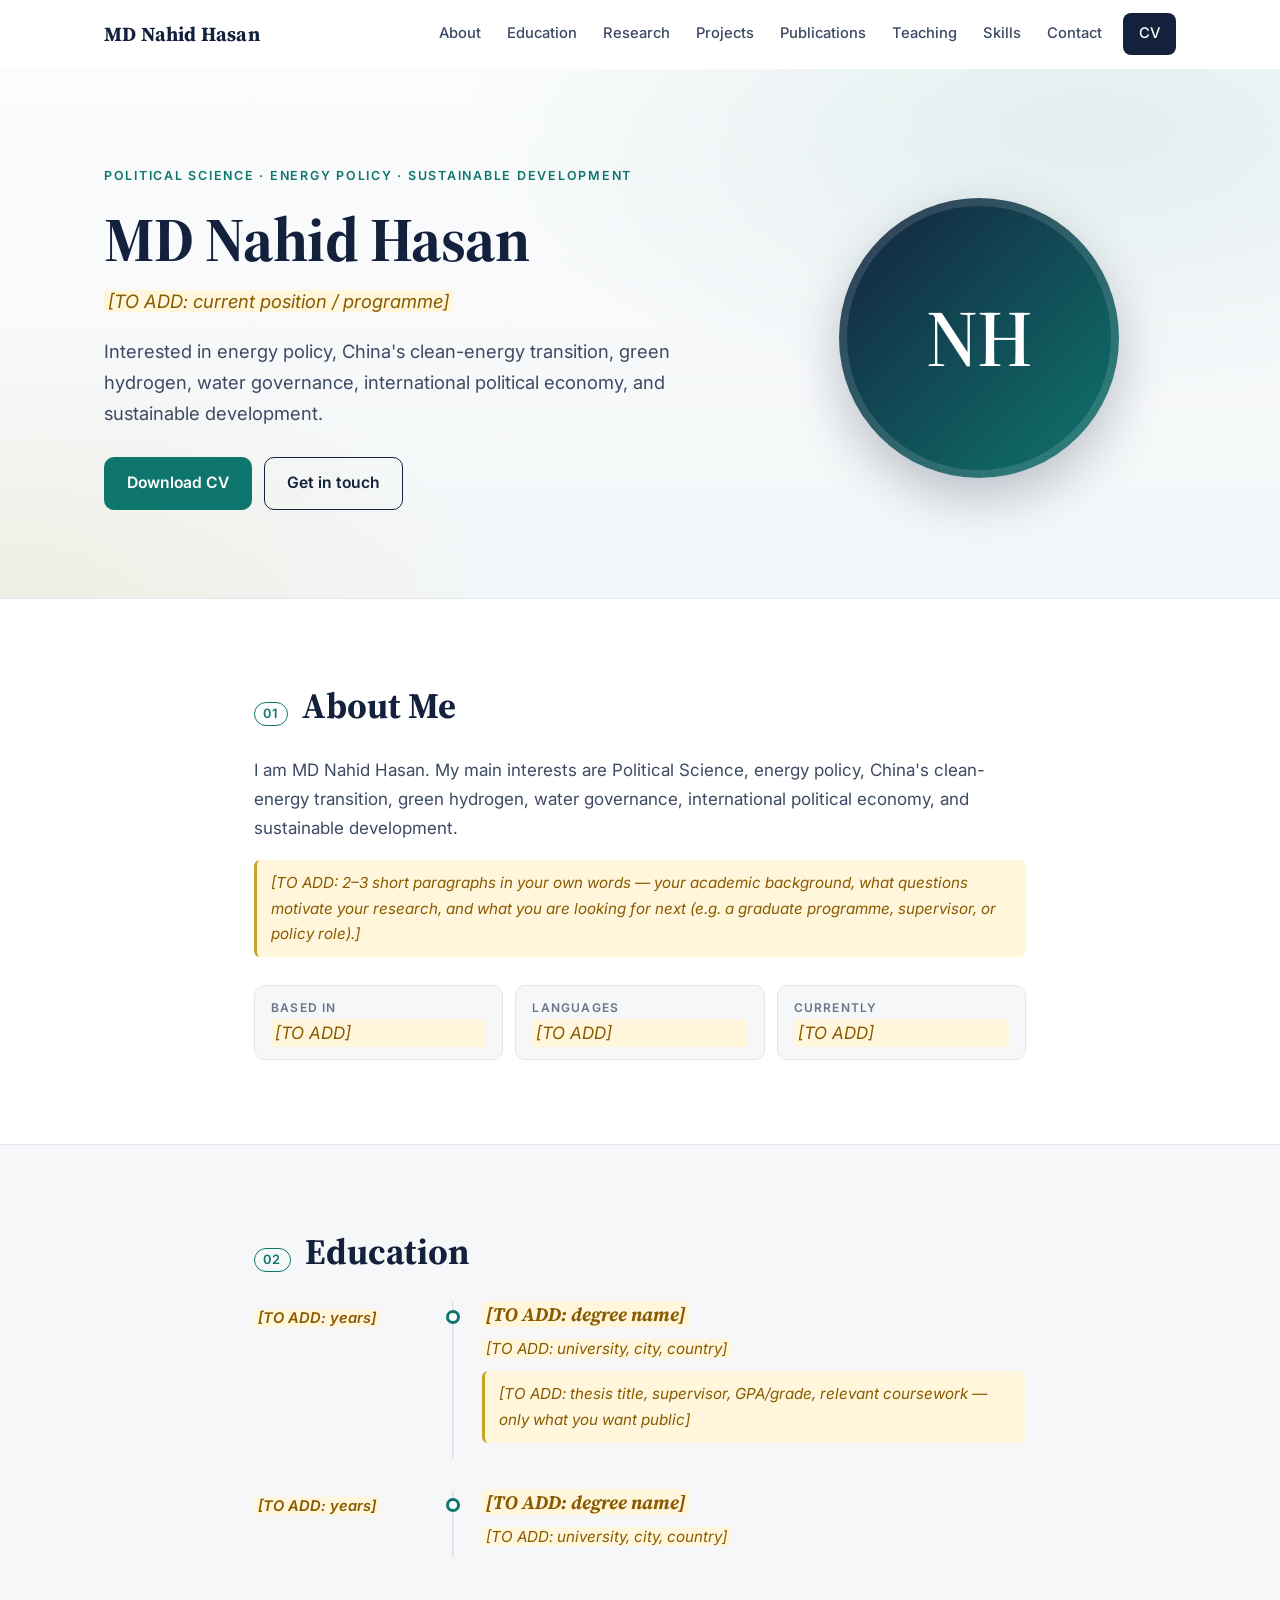
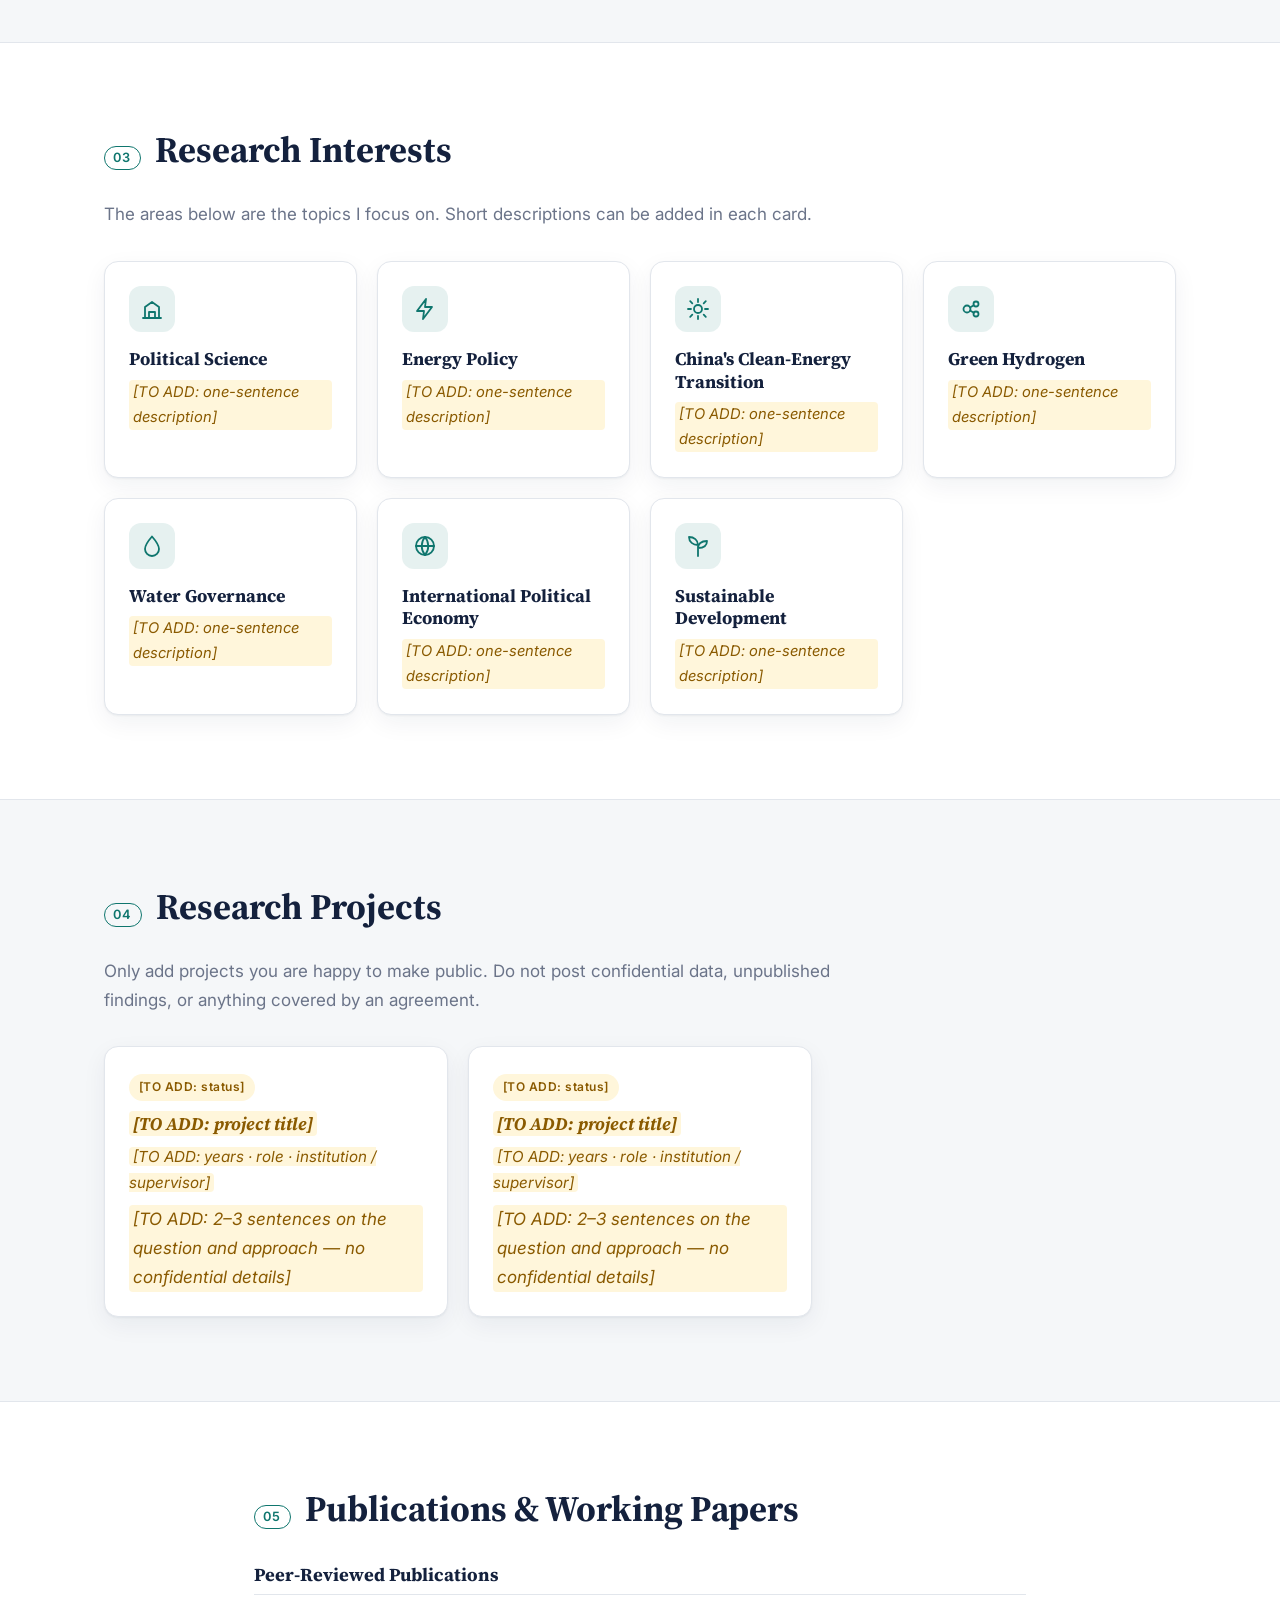
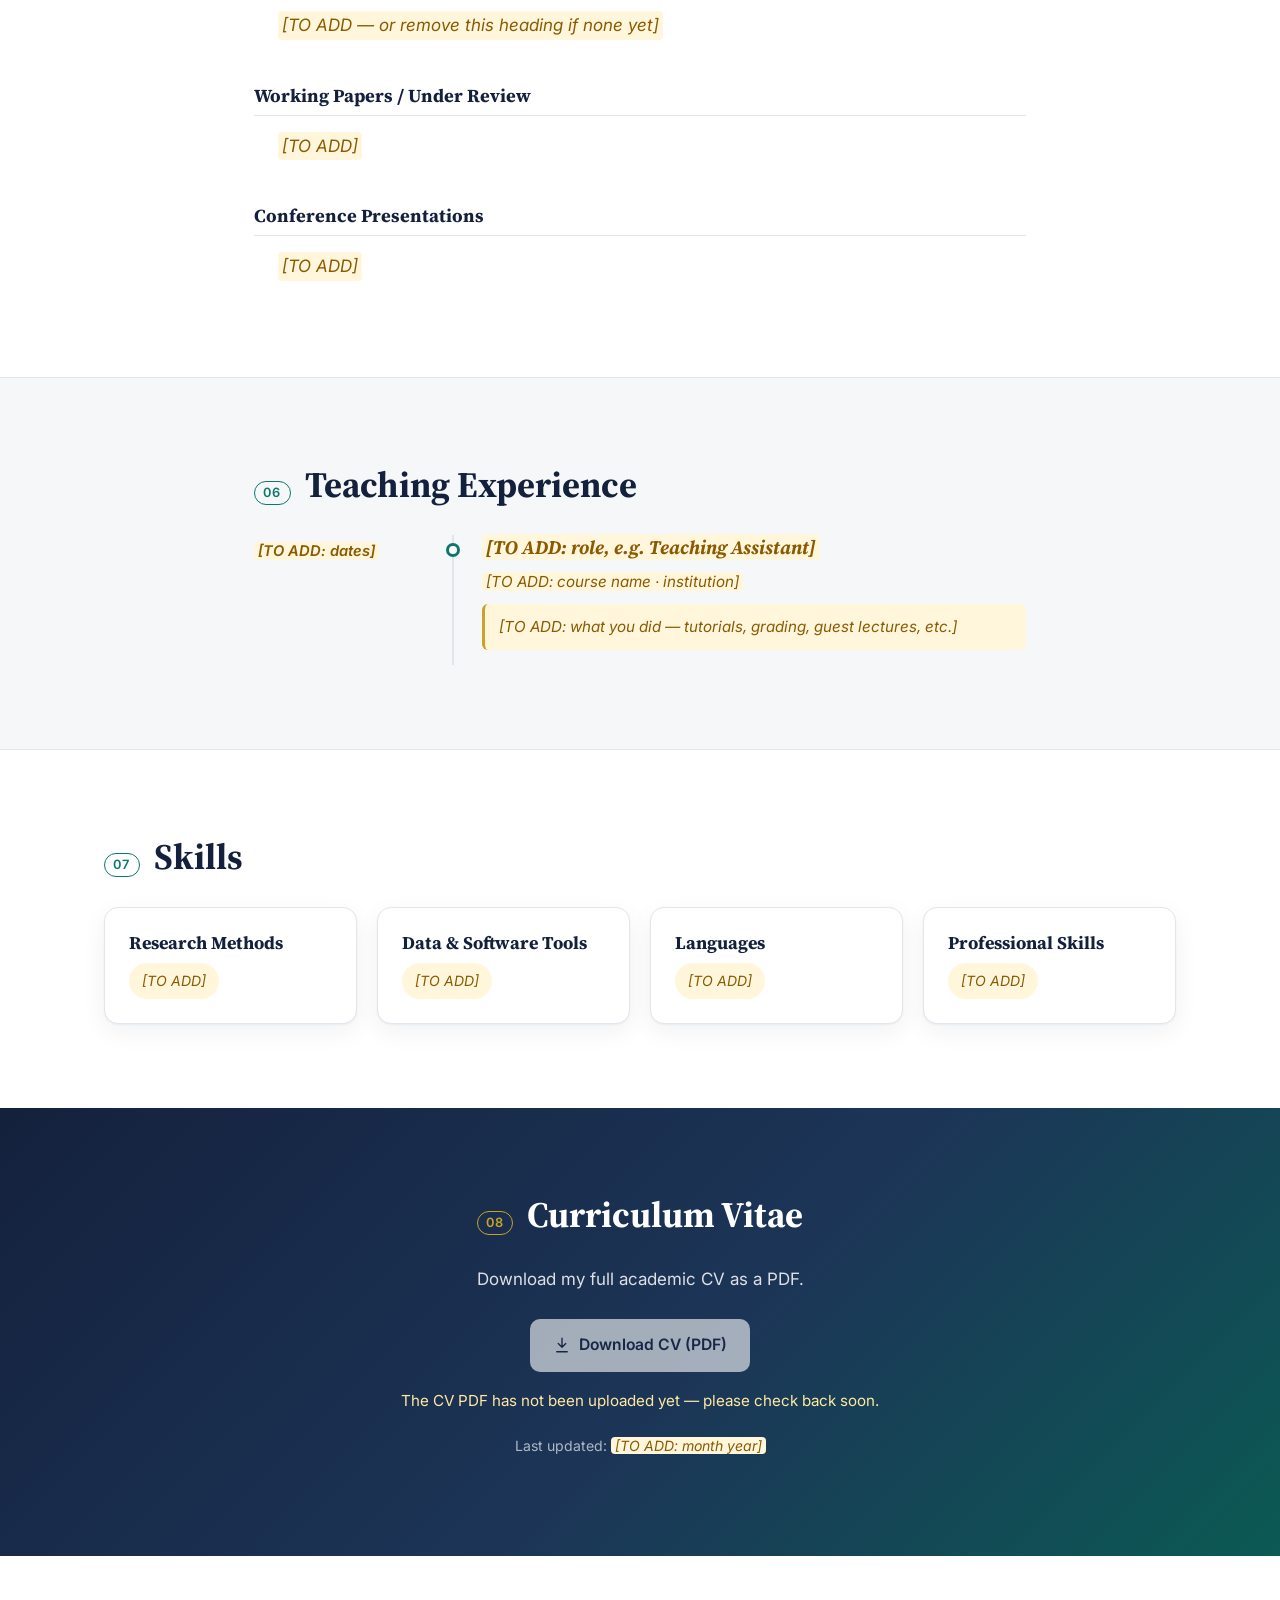
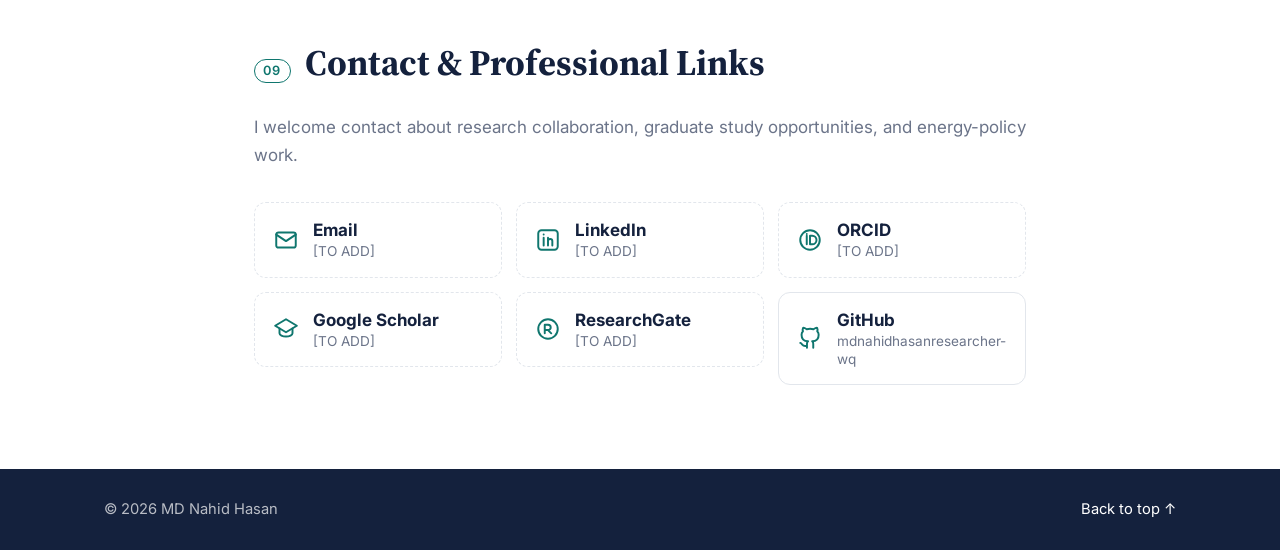
==== index.html @ 3b17d207 "Build first version of academic website Single-page responsive site for GitHub Pages: navigation bar" ====
<!DOCTYPE html>
<html lang="en">
<head>
  <meta charset="UTF-8">
  <meta name="viewport" content="width=device-width, initial-scale=1.0">
  <title>MD Nahid Hasan | Political Science &amp; Energy Policy</title>
  <meta name="description" content="Academic and professional website of MD Nahid Hasan — Political Science, energy policy, China's clean-energy transition, green hydrogen, water governance, international political economy, and sustainable development.">
  <meta name="author" content="MD Nahid Hasan">

  <!-- Preview card when the link is shared (LinkedIn, WeChat, email, etc.) -->
  <meta property="og:type" content="website">
  <meta property="og:title" content="MD Nahid Hasan | Political Science &amp; Energy Policy">
  <meta property="og:description" content="Political Science · Energy Policy · China's Clean-Energy Transition · Green Hydrogen · Water Governance · Sustainable Development">
  <meta property="og:url" content="https://mdnahidhasanresearcher-wq.github.io/">

  <link rel="icon" href="assets/img/favicon.svg" type="image/svg+xml">
  <link rel="preconnect" href="https://fonts.googleapis.com">
  <link rel="preconnect" href="https://fonts.gstatic.com" crossorigin>
  <link href="https://fonts.googleapis.com/css2?family=Inter:wght@400;500;600;700&family=Source+Serif+4:opsz,wght@8..60,500;8..60,600;8..60,700&display=swap" rel="stylesheet">
  <link rel="stylesheet" href="assets/css/style.css">
</head>
<body>

  <a class="skip-link" href="#main">Skip to content</a>

  <!-- ================= NAVIGATION BAR ================= -->
  <header class="site-header" id="top">
    <nav class="nav container" aria-label="Main navigation">
      <a class="brand" href="#home">MD Nahid Hasan</a>
      <button class="nav-toggle" aria-label="Open menu" aria-expanded="false" aria-controls="nav-menu">
        <span></span><span></span><span></span>
      </button>
      <ul class="nav-menu" id="nav-menu">
        <li><a href="#about">About</a></li>
        <li><a href="#education">Education</a></li>
        <li><a href="#research">Research</a></li>
        <li><a href="#projects">Projects</a></li>
        <li><a href="#publications">Publications</a></li>
        <li><a href="#teaching">Teaching</a></li>
        <li><a href="#skills">Skills</a></li>
        <li><a href="#contact">Contact</a></li>
        <li><a class="nav-cta" href="#cv">CV</a></li>
      </ul>
    </nav>
  </header>

  <main id="main">

    <!-- ================= HOME / HERO ================= -->
    <section class="hero" id="home">
      <div class="container hero-grid">
        <div class="hero-text">
          <p class="eyebrow">Political Science · Energy Policy · Sustainable Development</p>
          <h1>MD Nahid Hasan</h1>
          <!-- Replace with your current title, e.g. your degree programme or position -->
          <p class="hero-role"><span class="todo">[TO ADD: current position / programme]</span></p>
          <p class="hero-lead">
            Interested in energy policy, China's clean-energy transition, green hydrogen,
            water governance, international political economy, and sustainable development.
          </p>
          <div class="hero-actions">
            <a class="btn btn-primary" href="#cv">Download CV</a>
            <a class="btn btn-ghost" href="#contact">Get in touch</a>
          </div>
        </div>
        <div class="hero-photo">
          <!--
            TO ADD YOUR PHOTO: put a square photo at assets/img/profile.jpg, then replace
            the <div class="avatar">…</div> below with:
            <img class="avatar" src="assets/img/profile.jpg" alt="Portrait of MD Nahid Hasan">
          -->
          <div class="avatar" role="img" aria-label="Initials of MD Nahid Hasan">NH</div>
        </div>
      </div>
    </section>

    <!-- ================= ABOUT ME ================= -->
    <section class="section" id="about">
      <div class="container narrow">
        <h2 class="section-title"><span class="section-num">01</span>About Me</h2>
        <p>
          I am MD Nahid Hasan. My main interests are Political Science, energy policy,
          China's clean-energy transition, green hydrogen, water governance, international
          political economy, and sustainable development.
        </p>
        <p class="todo-block">
          [TO ADD: 2–3 short paragraphs in your own words — your academic background,
          what questions motivate your research, and what you are looking for next
          (e.g. a graduate programme, supervisor, or policy role).]
        </p>
        <ul class="facts">
          <li><span class="fact-label">Based in</span><span class="todo">[TO ADD]</span></li>
          <li><span class="fact-label">Languages</span><span class="todo">[TO ADD]</span></li>
          <li><span class="fact-label">Currently</span><span class="todo">[TO ADD]</span></li>
        </ul>
      </div>
    </section>

    <!-- ================= EDUCATION ================= -->
    <section class="section alt" id="education">
      <div class="container narrow">
        <h2 class="section-title"><span class="section-num">02</span>Education</h2>

        <!--
          HOW TO ADD A DEGREE: copy one whole <article class="timeline-item">…</article>
          block and change the text. Newest degree goes first.
        -->
        <div class="timeline">
          <article class="timeline-item">
            <div class="timeline-date"><span class="todo">[TO ADD: years]</span></div>
            <div class="timeline-body">
              <h3><span class="todo">[TO ADD: degree name]</span></h3>
              <p class="meta"><span class="todo">[TO ADD: university, city, country]</span></p>
              <p class="todo-block">[TO ADD: thesis title, supervisor, GPA/grade, relevant coursework — only what you want public]</p>
            </div>
          </article>
          <article class="timeline-item">
            <div class="timeline-date"><span class="todo">[TO ADD: years]</span></div>
            <div class="timeline-body">
              <h3><span class="todo">[TO ADD: degree name]</span></h3>
              <p class="meta"><span class="todo">[TO ADD: university, city, country]</span></p>
            </div>
          </article>
        </div>
      </div>
    </section>

    <!-- ================= RESEARCH INTERESTS ================= -->
    <section class="section" id="research">
      <div class="container">
        <h2 class="section-title"><span class="section-num">03</span>Research Interests</h2>
        <p class="section-intro">
          The areas below are the topics I focus on. Short descriptions can be added in each card.
        </p>
        <div class="card-grid">
          <article class="card interest">
            <div class="icon" aria-hidden="true">
              <svg viewBox="0 0 24 24"><path d="M3 21h18M5 21V10l7-5 7 5v11M9 21v-6h6v6"/></svg>
            </div>
            <h3>Political Science</h3>
            <p class="todo">[TO ADD: one-sentence description]</p>
          </article>
          <article class="card interest">
            <div class="icon" aria-hidden="true">
              <svg viewBox="0 0 24 24"><path d="M13 2 4 14h7l-1 8 9-12h-7l1-8z"/></svg>
            </div>
            <h3>Energy Policy</h3>
            <p class="todo">[TO ADD: one-sentence description]</p>
          </article>
          <article class="card interest">
            <div class="icon" aria-hidden="true">
              <svg viewBox="0 0 24 24"><circle cx="12" cy="12" r="4"/><path d="M12 2v3M12 19v3M4.2 4.2l2.1 2.1M17.7 17.7l2.1 2.1M2 12h3M19 12h3M4.2 19.8l2.1-2.1M17.7 6.3l2.1-2.1"/></svg>
            </div>
            <h3>China's Clean-Energy Transition</h3>
            <p class="todo">[TO ADD: one-sentence description]</p>
          </article>
          <article class="card interest">
            <div class="icon" aria-hidden="true">
              <svg viewBox="0 0 24 24"><circle cx="8" cy="12" r="3.5"/><circle cx="17" cy="7" r="2.5"/><circle cx="17" cy="17" r="2.5"/><path d="M11 10.5l3.8-2.2M11 13.5l3.8 2.2"/></svg>
            </div>
            <h3>Green Hydrogen</h3>
            <p class="todo">[TO ADD: one-sentence description]</p>
          </article>
          <article class="card interest">
            <div class="icon" aria-hidden="true">
              <svg viewBox="0 0 24 24"><path d="M12 2.5S5 10.5 5 15a7 7 0 0 0 14 0c0-4.5-7-12.5-7-12.5z"/></svg>
            </div>
            <h3>Water Governance</h3>
            <p class="todo">[TO ADD: one-sentence description]</p>
          </article>
          <article class="card interest">
            <div class="icon" aria-hidden="true">
              <svg viewBox="0 0 24 24"><circle cx="12" cy="12" r="9"/><path d="M3 12h18M12 3a14 14 0 0 1 0 18M12 3a14 14 0 0 0 0 18"/></svg>
            </div>
            <h3>International Political Economy</h3>
            <p class="todo">[TO ADD: one-sentence description]</p>
          </article>
          <article class="card interest">
            <div class="icon" aria-hidden="true">
              <svg viewBox="0 0 24 24"><path d="M12 22V11M12 11C12 6 8 3 3 3c0 5 4 8 9 8zM12 14c0-4 3-7 9-7 0 4-3 7-9 7z"/></svg>
            </div>
            <h3>Sustainable Development</h3>
            <p class="todo">[TO ADD: one-sentence description]</p>
          </article>
        </div>
      </div>
    </section>

    <!-- ================= RESEARCH PROJECTS ================= -->
    <section class="section alt" id="projects">
      <div class="container">
        <h2 class="section-title"><span class="section-num">04</span>Research Projects</h2>
        <p class="section-intro">
          Only add projects you are happy to make public. Do not post confidential data,
          unpublished findings, or anything covered by an agreement.
        </p>
        <!--
          HOW TO ADD A PROJECT: copy one <article class="card project">…</article> block.
          Status options you can use: Ongoing, Completed, Planned.
        -->
        <div class="card-grid two">
          <article class="card project">
            <span class="tag">[TO ADD: status]</span>
            <h3><span class="todo">[TO ADD: project title]</span></h3>
            <p class="meta"><span class="todo">[TO ADD: years · role · institution / supervisor]</span></p>
            <p class="todo">[TO ADD: 2–3 sentences on the question and approach — no confidential details]</p>
          </article>
          <article class="card project">
            <span class="tag">[TO ADD: status]</span>
            <h3><span class="todo">[TO ADD: project title]</span></h3>
            <p class="meta"><span class="todo">[TO ADD: years · role · institution / supervisor]</span></p>
            <p class="todo">[TO ADD: 2–3 sentences on the question and approach — no confidential details]</p>
          </article>
        </div>
      </div>
    </section>

    <!-- ================= PUBLICATIONS / WORKING PAPERS ================= -->
    <section class="section" id="publications">
      <div class="container narrow">
        <h2 class="section-title"><span class="section-num">05</span>Publications &amp; Working Papers</h2>

        <!--
          HOW TO ADD A PUBLICATION: copy one <li>…</li> line into the right list.
          Example format (APA style):
          <li>Hasan, M. N. (Year). Title of paper. <em>Journal Name</em>, Volume(Issue), pages. <a href="https://doi.org/...">DOI</a></li>
          Only list items that really exist. Label work honestly: "Under review", "Working paper", "In preparation".
        -->
        <h3 class="sub-title">Peer-Reviewed Publications</h3>
        <ol class="pub-list">
          <li class="todo">[TO ADD — or remove this heading if none yet]</li>
        </ol>

        <h3 class="sub-title">Working Papers / Under Review</h3>
        <ol class="pub-list">
          <li class="todo">[TO ADD]</li>
        </ol>

        <h3 class="sub-title">Conference Presentations</h3>
        <ol class="pub-list">
          <li class="todo">[TO ADD]</li>
        </ol>
      </div>
    </section>

    <!-- ================= TEACHING EXPERIENCE ================= -->
    <section class="section alt" id="teaching">
      <div class="container narrow">
        <h2 class="section-title"><span class="section-num">06</span>Teaching Experience</h2>
        <!-- HOW TO ADD: copy one <article class="timeline-item">…</article> block. -->
        <div class="timeline">
          <article class="timeline-item">
            <div class="timeline-date"><span class="todo">[TO ADD: dates]</span></div>
            <div class="timeline-body">
              <h3><span class="todo">[TO ADD: role, e.g. Teaching Assistant]</span></h3>
              <p class="meta"><span class="todo">[TO ADD: course name · institution]</span></p>
              <p class="todo-block">[TO ADD: what you did — tutorials, grading, guest lectures, etc.]</p>
            </div>
          </article>
        </div>
      </div>
    </section>

    <!-- ================= SKILLS ================= -->
    <section class="section" id="skills">
      <div class="container">
        <h2 class="section-title"><span class="section-num">07</span>Skills</h2>
        <!--
          HOW TO ADD A SKILL: inside a list, replace or copy <li>[TO ADD]</li>,
          e.g. <li>Policy analysis</li>
        -->
        <div class="card-grid">
          <article class="card skill-group">
            <h3>Research Methods</h3>
            <ul class="chips"><li class="todo">[TO ADD]</li></ul>
          </article>
          <article class="card skill-group">
            <h3>Data &amp; Software Tools</h3>
            <ul class="chips"><li class="todo">[TO ADD]</li></ul>
          </article>
          <article class="card skill-group">
            <h3>Languages</h3>
            <ul class="chips"><li class="todo">[TO ADD]</li></ul>
          </article>
          <article class="card skill-group">
            <h3>Professional Skills</h3>
            <ul class="chips"><li class="todo">[TO ADD]</li></ul>
          </article>
        </div>
      </div>
    </section>

    <!-- ================= CV DOWNLOAD ================= -->
    <section class="section cv-section" id="cv">
      <div class="container narrow cv-box">
        <h2 class="section-title light"><span class="section-num">08</span>Curriculum Vitae</h2>
        <p>Download my full academic CV as a PDF.</p>
        <!--
          The button links to files/MD_Nahid_Hasan_CV.pdf
          To make it work: upload your CV PDF into the "files" folder with exactly that name.
        -->
        <a class="btn btn-light" id="cv-button" href="files/MD_Nahid_Hasan_CV.pdf" download>
          <svg viewBox="0 0 24 24" aria-hidden="true"><path d="M12 3v12M7 10l5 5 5-5M5 21h14"/></svg>
          Download CV (PDF)
        </a>
        <p class="cv-note" id="cv-note" hidden>The CV PDF has not been uploaded yet — please check back soon.</p>
        <p class="cv-updated">Last updated: <span class="todo">[TO ADD: month year]</span></p>
      </div>
    </section>

    <!-- ================= CONTACT / LINKS ================= -->
    <section class="section" id="contact">
      <div class="container narrow">
        <h2 class="section-title"><span class="section-num">09</span>Contact &amp; Professional Links</h2>
        <p class="section-intro">
          I welcome contact about research collaboration, graduate study opportunities,
          and energy-policy work.
        </p>
        <!--
          HOW TO ADD A LINK: replace href="#" with your real address, delete the
          class "is-placeholder", and replace "[TO ADD]" with a short label.
          Email example: href="mailto:yourname@example.com"
        -->
        <ul class="link-list">
          <li>
            <a class="link-card is-placeholder" href="#">
              <svg viewBox="0 0 24 24" aria-hidden="true"><rect x="3" y="5" width="18" height="14" rx="2"/><path d="m3 7 9 6 9-6"/></svg>
              <span><strong>Email</strong><small>[TO ADD]</small></span>
            </a>
          </li>
          <li>
            <a class="link-card is-placeholder" href="#">
              <svg viewBox="0 0 24 24" aria-hidden="true"><rect x="3" y="3" width="18" height="18" rx="3"/><path d="M8 10v7M8 7v.01M12 17v-4a2 2 0 0 1 4 0v4M12 10v7"/></svg>
              <span><strong>LinkedIn</strong><small>[TO ADD]</small></span>
            </a>
          </li>
          <li>
            <a class="link-card is-placeholder" href="#">
              <svg viewBox="0 0 24 24" aria-hidden="true"><circle cx="12" cy="12" r="9"/><path d="M9 8v8M9 6.5v.01M12 8h2a4 4 0 0 1 0 8h-2z"/></svg>
              <span><strong>ORCID</strong><small>[TO ADD]</small></span>
            </a>
          </li>
          <li>
            <a class="link-card is-placeholder" href="#">
              <svg viewBox="0 0 24 24" aria-hidden="true"><path d="M2 9 12 3l10 6-10 6z"/><path d="M6 11.5V16c0 1.5 2.7 3 6 3s6-1.5 6-3v-4.5"/></svg>
              <span><strong>Google Scholar</strong><small>[TO ADD]</small></span>
            </a>
          </li>
          <li>
            <a class="link-card is-placeholder" href="#">
              <svg viewBox="0 0 24 24" aria-hidden="true"><circle cx="12" cy="12" r="9"/><path d="M9 16V8h3a2.5 2.5 0 0 1 0 5H9M12 13l3 3"/></svg>
              <span><strong>ResearchGate</strong><small>[TO ADD]</small></span>
            </a>
          </li>
          <li>
            <a class="link-card" href="https://github.com/mdnahidhasanresearcher-wq" target="_blank" rel="noopener">
              <svg viewBox="0 0 24 24" aria-hidden="true"><path d="M9 19c-4 1.5-4-2-6-2.5M15 21v-3.5a3 3 0 0 0-1-2.5c3 0 6-1.5 6-6a4.6 4.6 0 0 0-1.3-3.2 4.3 4.3 0 0 0-.1-3.2s-1-.3-3.4 1.3a11.6 11.6 0 0 0-6.2 0C6.6 2.3 5.6 2.6 5.6 2.6a4.3 4.3 0 0 0-.1 3.2A4.6 4.6 0 0 0 4.2 9c0 4.5 3 6 6 6a3 3 0 0 0-1 2.5V21"/></svg>
              <span><strong>GitHub</strong><small>mdnahidhasanresearcher-wq</small></span>
            </a>
          </li>
        </ul>
      </div>
    </section>

  </main>

  <footer class="site-footer">
    <div class="container footer-inner">
      <p>&copy; <span id="year"></span> MD Nahid Hasan</p>
      <a href="#home">Back to top ↑</a>
    </div>
  </footer>

  <script src="assets/js/main.js"></script>
</body>
</html>
---- assets/css/style.css ----
/* =========================================================
   MD Nahid Hasan — site styles
   Colours are defined once here. Change them to restyle the site.
   ========================================================= */
:root {
  --ink: #14213d;          /* main dark navy */
  --ink-soft: #3d4a63;     /* body text */
  --muted: #6b7489;        /* small grey text */
  --accent: #0f766e;       /* deep teal (energy / sustainability) */
  --accent-dark: #0b5a54;
  --gold: #c9a227;         /* small warm highlight */
  --bg: #ffffff;
  --bg-alt: #f5f7f9;
  --line: #e2e6ec;
  --todo-bg: #fff6db;
  --todo-ink: #8a5a00;
  --radius: 14px;
  --shadow: 0 1px 2px rgba(20, 33, 61, .05), 0 8px 24px rgba(20, 33, 61, .06);
  --serif: "Source Serif 4", Georgia, "Times New Roman", serif;
  --sans: "Inter", system-ui, -apple-system, "Segoe UI", Roboto, Arial, sans-serif;
  --header-h: 68px;
}

*, *::before, *::after { box-sizing: border-box; }

html { scroll-behavior: smooth; scroll-padding-top: calc(var(--header-h) + 12px); }
@media (prefers-reduced-motion: reduce) { html { scroll-behavior: auto; } }

body {
  margin: 0;
  font-family: var(--sans);
  font-size: 1.0625rem;
  line-height: 1.7;
  color: var(--ink-soft);
  background: var(--bg);
  -webkit-font-smoothing: antialiased;
}

h1, h2, h3 { font-family: var(--serif); color: var(--ink); line-height: 1.25; margin: 0 0 .5em; }
h3 { font-size: 1.2rem; }
p { margin: 0 0 1em; }
a { color: var(--accent); text-underline-offset: 3px; }
a:hover { color: var(--accent-dark); }
svg { fill: none; stroke: currentColor; stroke-width: 1.8; stroke-linecap: round; stroke-linejoin: round; }

.container { width: 100%; max-width: 1120px; margin: 0 auto; padding: 0 24px; }
.container.narrow { max-width: 820px; }

.skip-link { position: absolute; left: -999px; top: 8px; background: var(--ink); color: #fff; padding: 8px 14px; border-radius: 6px; z-index: 100; }
.skip-link:focus { left: 8px; }

/* ---------- [TO ADD] placeholder highlighting ---------- */
.todo, .todo-block, .tag, .is-placeholder small {
  color: var(--todo-ink);
}
.todo { background: var(--todo-bg); border-radius: 4px; padding: 0 4px; font-style: italic; }
p.todo, li.todo { display: inline-block; }
.todo-block { background: var(--todo-bg); border-left: 3px solid var(--gold); padding: 10px 14px; border-radius: 6px; font-style: italic; font-size: .95rem; }

/* ---------- Header / navigation ---------- */
.site-header {
  position: sticky; top: 0; z-index: 50;
  background: rgba(255, 255, 255, .92);
  backdrop-filter: saturate(160%) blur(10px);
  -webkit-backdrop-filter: saturate(160%) blur(10px);
  border-bottom: 1px solid transparent;
  transition: border-color .2s, box-shadow .2s;
}
.site-header.scrolled { border-bottom-color: var(--line); box-shadow: 0 2px 12px rgba(20, 33, 61, .05); }
.nav { display: flex; align-items: center; justify-content: space-between; height: var(--header-h); }
.brand { font-family: var(--serif); font-weight: 700; font-size: 1.25rem; color: var(--ink); text-decoration: none; letter-spacing: .2px; }
.nav-menu { list-style: none; display: flex; gap: 4px; margin: 0; padding: 0; align-items: center; }
.nav-menu a {
  display: block; padding: 8px 11px; border-radius: 8px;
  color: var(--ink-soft); text-decoration: none; font-size: .92rem; font-weight: 500;
}
.nav-menu a:hover, .nav-menu a.active { color: var(--accent); background: rgba(15, 118, 110, .08); }
.nav-menu a.nav-cta { background: var(--ink); color: #fff; margin-left: 6px; padding: 8px 16px; }
.nav-menu a.nav-cta:hover { background: var(--accent); color: #fff; }

.nav-toggle { display: none; background: none; border: 0; padding: 10px; cursor: pointer; }
.nav-toggle span { display: block; width: 22px; height: 2px; background: var(--ink); margin: 5px 0; border-radius: 2px; transition: transform .25s, opacity .25s; }
.nav-toggle[aria-expanded="true"] span:nth-child(1) { transform: translateY(7px) rotate(45deg); }
.nav-toggle[aria-expanded="true"] span:nth-child(2) { opacity: 0; }
.nav-toggle[aria-expanded="true"] span:nth-child(3) { transform: translateY(-7px) rotate(-45deg); }

/* ---------- Hero ---------- */
.hero {
  padding: 96px 0 88px;
  background:
    radial-gradient(900px 400px at 85% 10%, rgba(15, 118, 110, .10), transparent 70%),
    radial-gradient(700px 360px at 0% 100%, rgba(201, 162, 39, .10), transparent 70%),
    linear-gradient(180deg, #fbfcfd, #f3f6f8);
  border-bottom: 1px solid var(--line);
}
.hero-grid { display: grid; grid-template-columns: 1.6fr 1fr; gap: 48px; align-items: center; }
.eyebrow { text-transform: uppercase; letter-spacing: .14em; font-size: .78rem; font-weight: 600; color: var(--accent); margin-bottom: 14px; }
.hero h1 { font-size: clamp(2.4rem, 6vw, 3.9rem); margin-bottom: 8px; letter-spacing: -.5px; }
.hero-role { font-size: 1.15rem; margin-bottom: 18px; }
.hero-lead { font-size: 1.15rem; max-width: 36em; color: var(--ink-soft); }
.hero-actions { display: flex; flex-wrap: wrap; gap: 12px; margin-top: 28px; }
.hero-photo { display: flex; justify-content: center; }
.avatar {
  width: min(280px, 70vw); aspect-ratio: 1; border-radius: 50%;
  object-fit: cover;
  display: grid; place-items: center;
  font-family: var(--serif); font-size: 5rem; font-weight: 600; color: #fff;
  background: linear-gradient(135deg, var(--ink) 0%, var(--accent) 100%);
  box-shadow: 0 20px 50px rgba(20, 33, 61, .25), inset 0 0 0 8px rgba(255, 255, 255, .12);
}

/* ---------- Buttons ---------- */
.btn {
  display: inline-flex; align-items: center; gap: 8px;
  padding: 12px 22px; border-radius: 10px;
  font-weight: 600; font-size: .98rem; text-decoration: none;
  border: 1.5px solid transparent; transition: transform .15s, background .2s, color .2s, border-color .2s;
}
.btn:hover { transform: translateY(-1px); }
.btn svg { width: 18px; height: 18px; }
.btn-primary { background: var(--accent); color: #fff; }
.btn-primary:hover { background: var(--accent-dark); color: #fff; }
.btn-ghost { border-color: var(--ink); color: var(--ink); }
.btn-ghost:hover { background: var(--ink); color: #fff; }
.btn-light { background: #fff; color: var(--ink); }
.btn-light:hover { background: var(--gold); color: var(--ink); }

/* ---------- Sections ---------- */
.section { padding: 84px 0; }
.section.alt { background: var(--bg-alt); border-top: 1px solid var(--line); border-bottom: 1px solid var(--line); }
.section-title { font-size: clamp(1.7rem, 3.5vw, 2.25rem); display: flex; align-items: baseline; gap: 14px; margin-bottom: 28px; }
.section-num { font-family: var(--sans); font-size: .8rem; font-weight: 600; color: var(--accent); letter-spacing: .1em; padding: 3px 8px; border: 1px solid currentColor; border-radius: 999px; }
.section-intro { color: var(--muted); margin-bottom: 32px; max-width: 46em; }
.sub-title { font-size: 1.15rem; margin-top: 32px; padding-bottom: 8px; border-bottom: 1px solid var(--line); }
.meta { color: var(--muted); font-size: .95rem; margin-bottom: .6em; }

.facts { list-style: none; padding: 0; margin: 28px 0 0; display: grid; grid-template-columns: repeat(auto-fit, minmax(200px, 1fr)); gap: 12px; }
.facts li { background: var(--bg-alt); border: 1px solid var(--line); border-radius: 10px; padding: 12px 16px; display: flex; flex-direction: column; }
.fact-label { font-size: .75rem; text-transform: uppercase; letter-spacing: .1em; color: var(--muted); font-weight: 600; }

/* ---------- Timeline (education, teaching) ---------- */
.timeline { position: relative; padding-left: 0; }
.timeline-item { display: grid; grid-template-columns: 170px 1fr; gap: 28px; padding: 0 0 32px; position: relative; }
.timeline-item:last-child { padding-bottom: 0; }
.timeline-date { font-weight: 600; color: var(--accent); font-size: .92rem; padding-top: 4px; }
.timeline-body { border-left: 2px solid var(--line); padding-left: 28px; position: relative; }
.timeline-body::before {
  content: ""; position: absolute; left: -8px; top: 8px; width: 14px; height: 14px;
  border-radius: 50%; background: #fff; border: 3px solid var(--accent);
}

/* ---------- Cards ---------- */
.card-grid { display: grid; grid-template-columns: repeat(auto-fill, minmax(250px, 1fr)); gap: 20px; }
.card-grid.two { grid-template-columns: repeat(auto-fill, minmax(320px, 1fr)); }
.card {
  background: #fff; border: 1px solid var(--line); border-radius: var(--radius);
  padding: 24px; box-shadow: var(--shadow); transition: transform .2s, box-shadow .2s, border-color .2s;
}
.card:hover { transform: translateY(-3px); border-color: rgba(15, 118, 110, .35); box-shadow: 0 14px 34px rgba(20, 33, 61, .10); }
.card h3 { font-size: 1.12rem; }
.card p:last-child { margin-bottom: 0; }
.card .icon {
  width: 46px; height: 46px; border-radius: 12px; display: grid; place-items: center;
  background: rgba(15, 118, 110, .10); color: var(--accent); margin-bottom: 16px;
}
.card .icon svg { width: 24px; height: 24px; }
.interest p { font-size: .92rem; }
.tag {
  display: inline-block; font-size: .75rem; font-weight: 600; letter-spacing: .04em;
  background: var(--todo-bg); padding: 3px 10px; border-radius: 999px; margin-bottom: 12px;
}

/* ---------- Publications ---------- */
.pub-list { padding-left: 1.4em; margin: 16px 0 0; }
.pub-list li { margin-bottom: 12px; padding-left: 4px; }

/* ---------- Skills ---------- */
.chips { list-style: none; padding: 0; margin: 0; display: flex; flex-wrap: wrap; gap: 8px; }
.chips li { font-size: .88rem; padding: 5px 12px; border-radius: 999px; background: var(--bg-alt); border: 1px solid var(--line); color: var(--ink); }
.chips li.todo { background: var(--todo-bg); border-color: transparent; color: var(--todo-ink); }

/* ---------- CV ---------- */
.cv-section {
  background: linear-gradient(135deg, var(--ink) 0%, #1c3557 55%, var(--accent-dark) 100%);
  color: rgba(255, 255, 255, .85);
}
.cv-box { text-align: center; }
.section-title.light { color: #fff; justify-content: center; }
.section-title.light .section-num { color: var(--gold); }
.cv-box .btn { margin-top: 8px; }
.cv-note { margin-top: 16px; color: #ffe8a3; font-size: .95rem; }
.cv-updated { margin-top: 20px; font-size: .88rem; color: rgba(255, 255, 255, .65); }

/* ---------- Contact links ---------- */
.link-list { list-style: none; padding: 0; margin: 0; display: grid; grid-template-columns: repeat(auto-fill, minmax(230px, 1fr)); gap: 14px; }
.link-card {
  display: flex; align-items: center; gap: 14px; padding: 16px 18px;
  border: 1px solid var(--line); border-radius: 12px; background: #fff;
  text-decoration: none; color: var(--ink); transition: border-color .2s, transform .2s, box-shadow .2s;
}
.link-card:hover { border-color: var(--accent); transform: translateY(-2px); box-shadow: var(--shadow); color: var(--ink); }
.link-card svg { width: 26px; height: 26px; flex-shrink: 0; color: var(--accent); }
.link-card span { display: flex; flex-direction: column; line-height: 1.35; min-width: 0; }
.link-card small { color: var(--muted); font-size: .85rem; overflow-wrap: anywhere; }
.link-card.is-placeholder { border-style: dashed; cursor: default; }
.link-card.is-placeholder:hover { transform: none; box-shadow: none; border-color: var(--gold); }

/* ---------- Footer ---------- */
.site-footer { background: var(--ink); color: rgba(255, 255, 255, .7); padding: 28px 0; font-size: .92rem; }
.footer-inner { display: flex; justify-content: space-between; align-items: center; gap: 16px; flex-wrap: wrap; }
.site-footer p { margin: 0; }
.site-footer a { color: #fff; text-decoration: none; }

/* ---------- Fade-in on scroll ---------- */
.reveal { opacity: 0; transform: translateY(16px); transition: opacity .6s ease, transform .6s ease; }
.reveal.visible { opacity: 1; transform: none; }
@media (prefers-reduced-motion: reduce) { .reveal { opacity: 1; transform: none; transition: none; } }

/* =========================================================
   Responsive: tablets and phones
   ========================================================= */
@media (max-width: 960px) {
  .nav-toggle { display: block; }
  .nav-menu {
    position: absolute; top: var(--header-h); left: 0; right: 0;
    flex-direction: column; align-items: stretch; gap: 0;
    background: #fff; border-bottom: 1px solid var(--line);
    box-shadow: 0 12px 24px rgba(20, 33, 61, .08);
    padding: 8px 16px 16px;
    max-height: calc(100vh - var(--header-h)); overflow-y: auto;
    display: none;
  }
  .nav-menu.open { display: flex; }
  .nav-menu a { padding: 12px 10px; font-size: 1rem; }
  .nav-menu a.nav-cta { margin: 8px 0 0; text-align: center; }
}

@media (max-width: 760px) {
  body { font-size: 1rem; }
  .container { padding: 0 16px; }
  .hero { padding: 56px 0 60px; }
  .hero-grid { grid-template-columns: 1fr; gap: 32px; text-align: center; }
  .hero-photo { order: -1; }
  .avatar { width: 150px; font-size: 3rem; }
  .hero-lead { margin-left: auto; margin-right: auto; }
  .hero-actions { justify-content: center; }
  .section { padding: 60px 0; }
  .timeline-item { grid-template-columns: 1fr; gap: 6px; }
  .timeline-date { padding-left: 28px; }
  .card-grid.two { grid-template-columns: 1fr; }
}
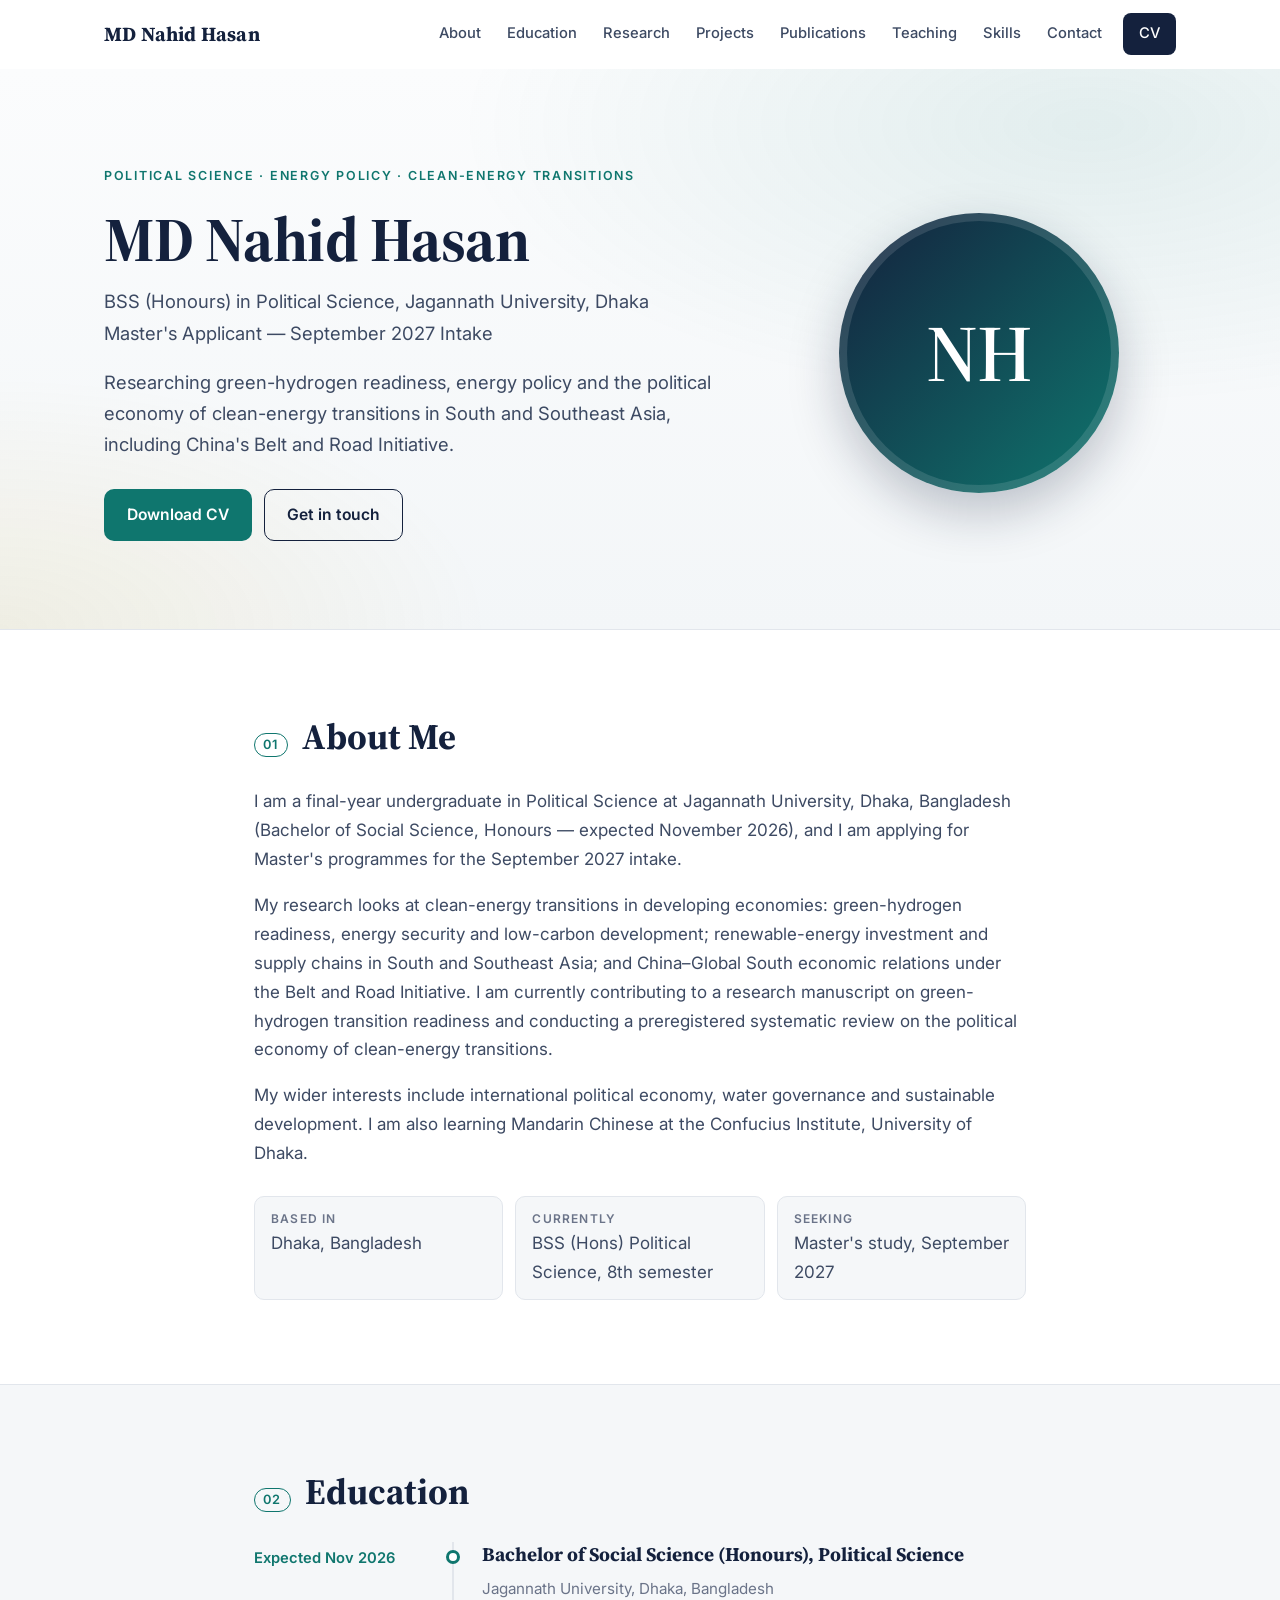
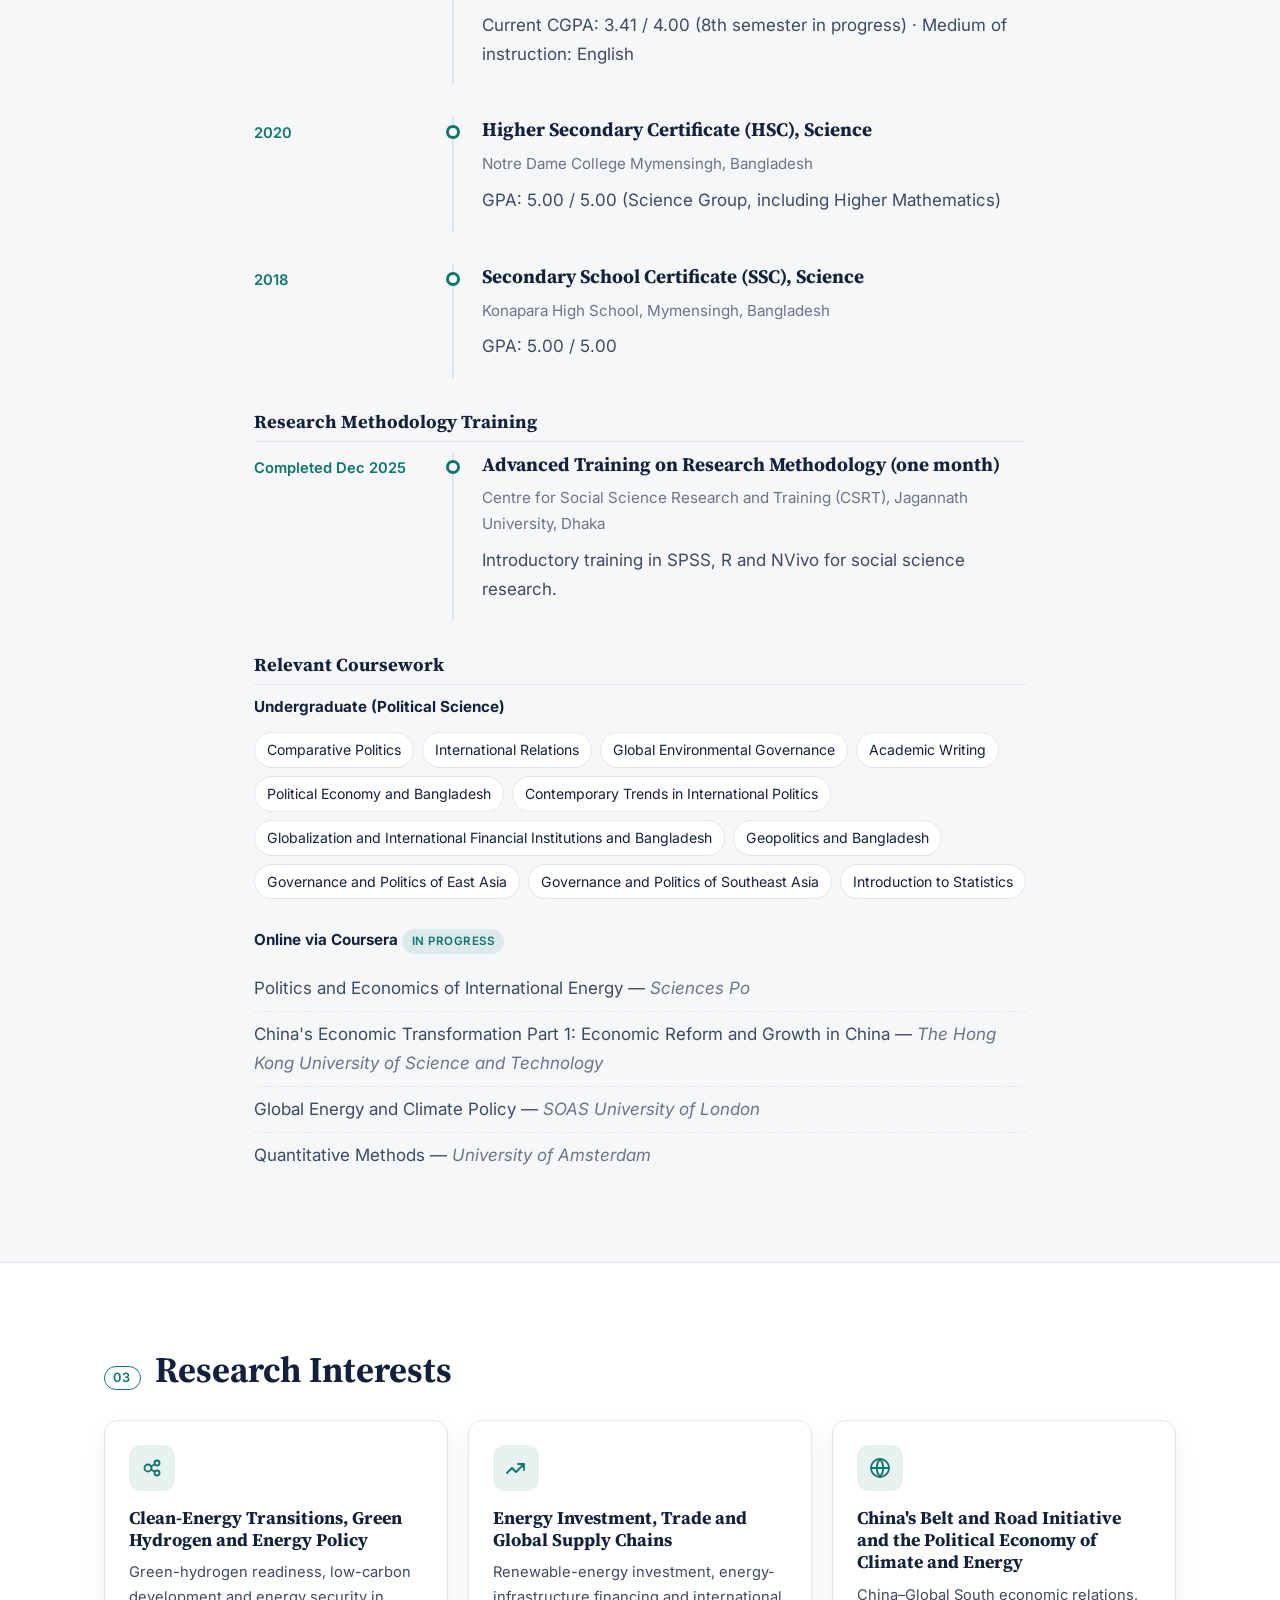
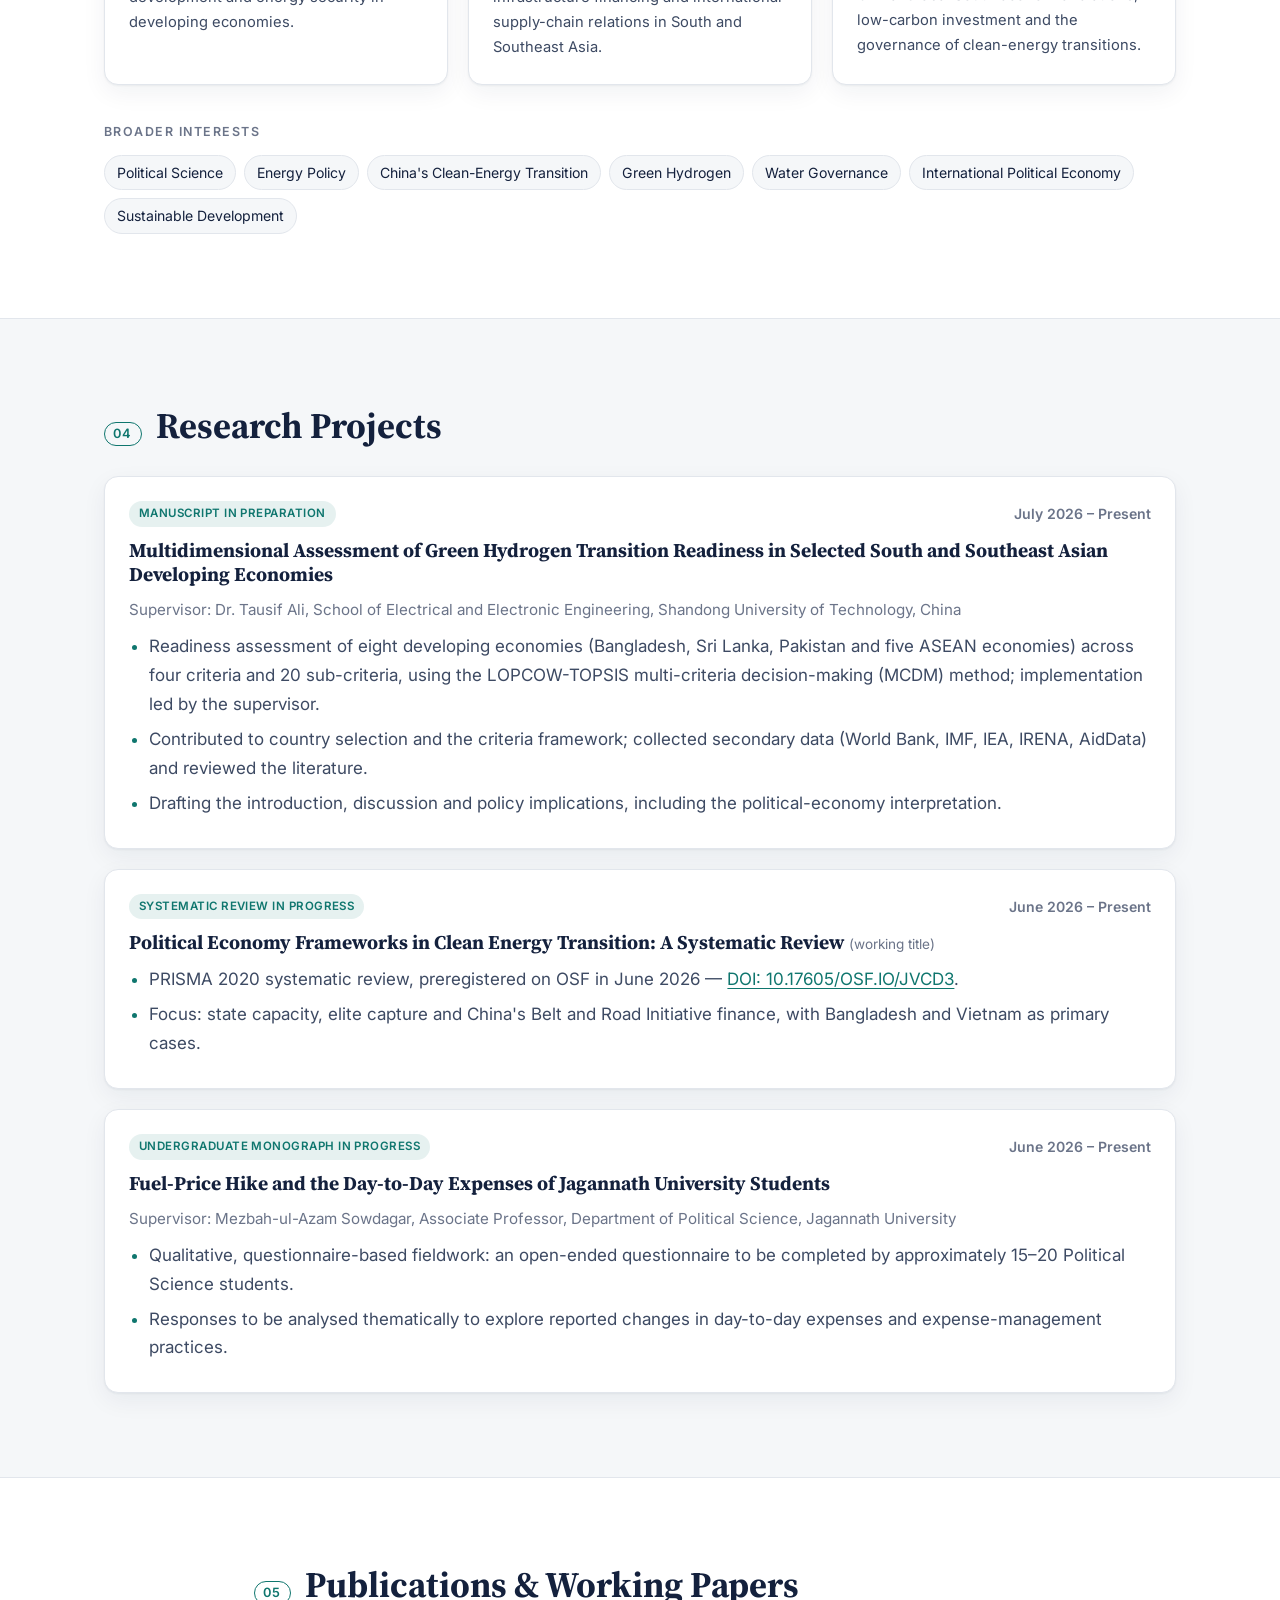
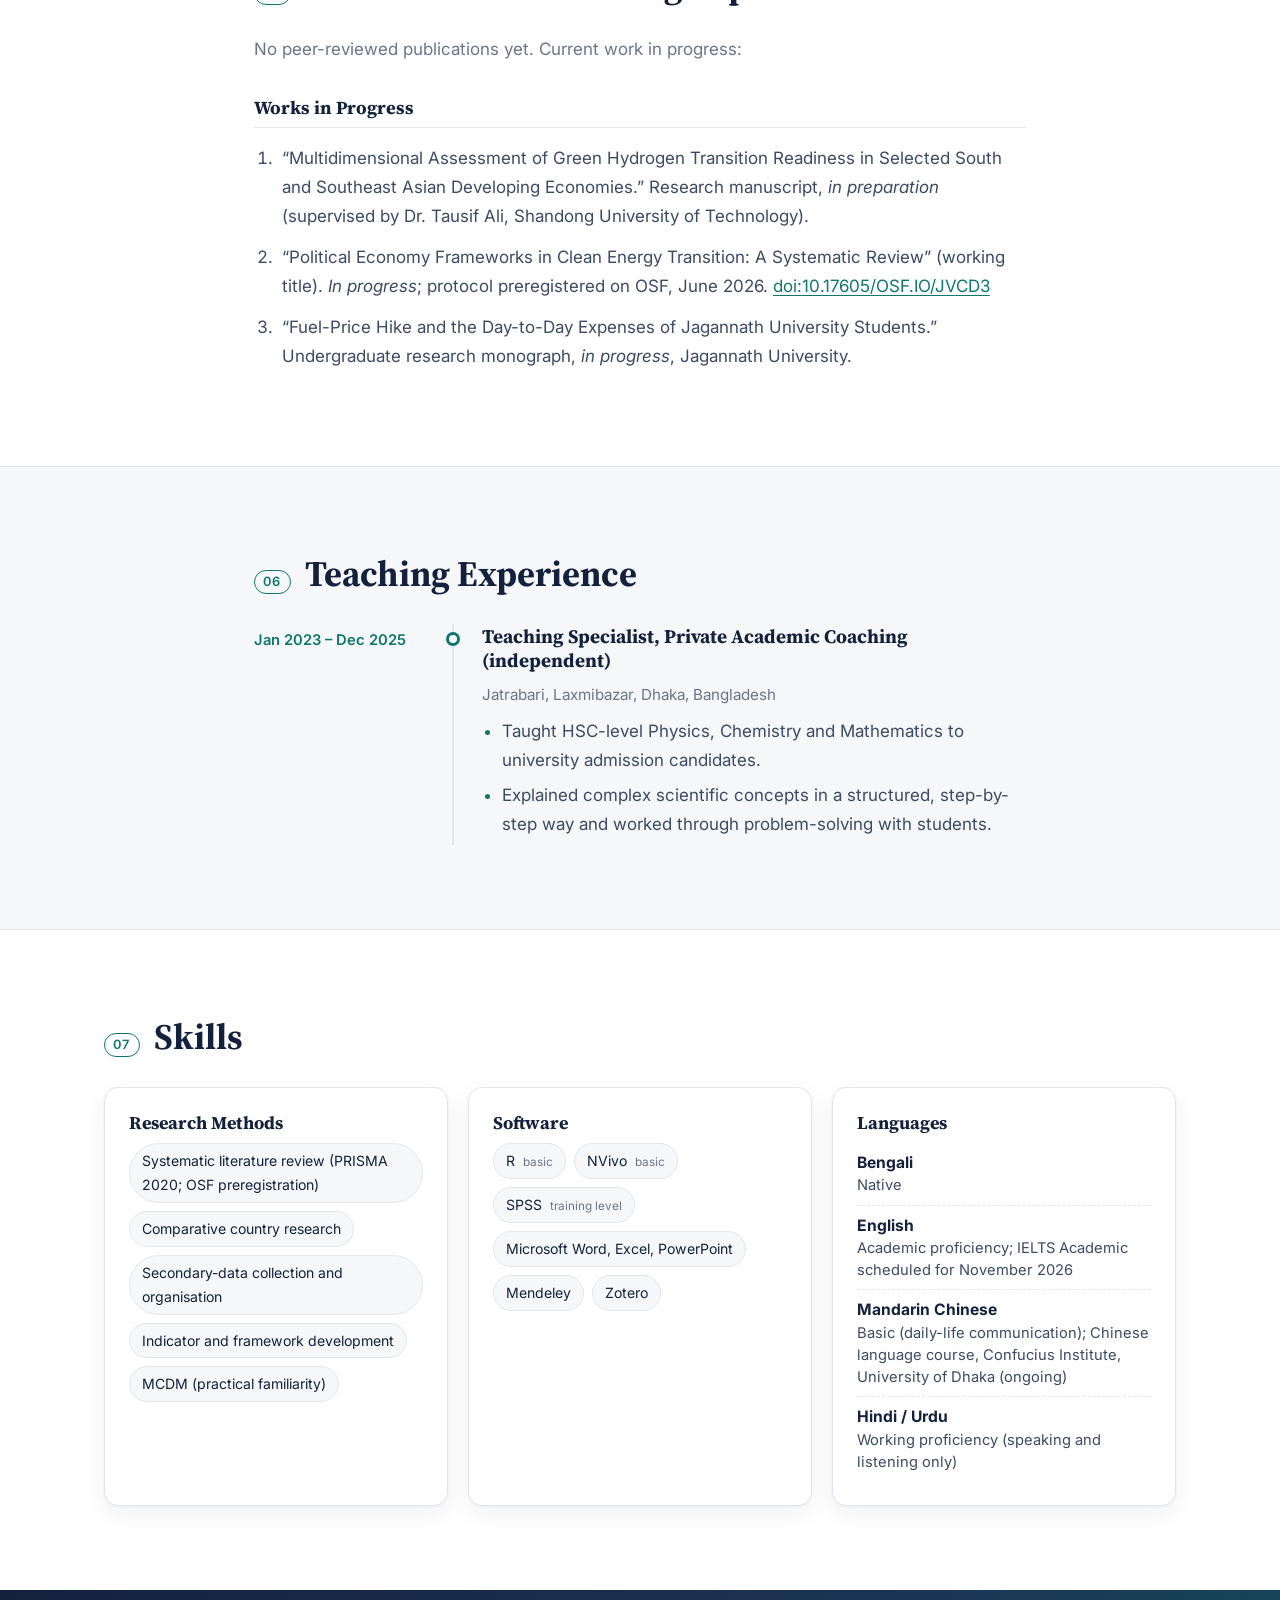
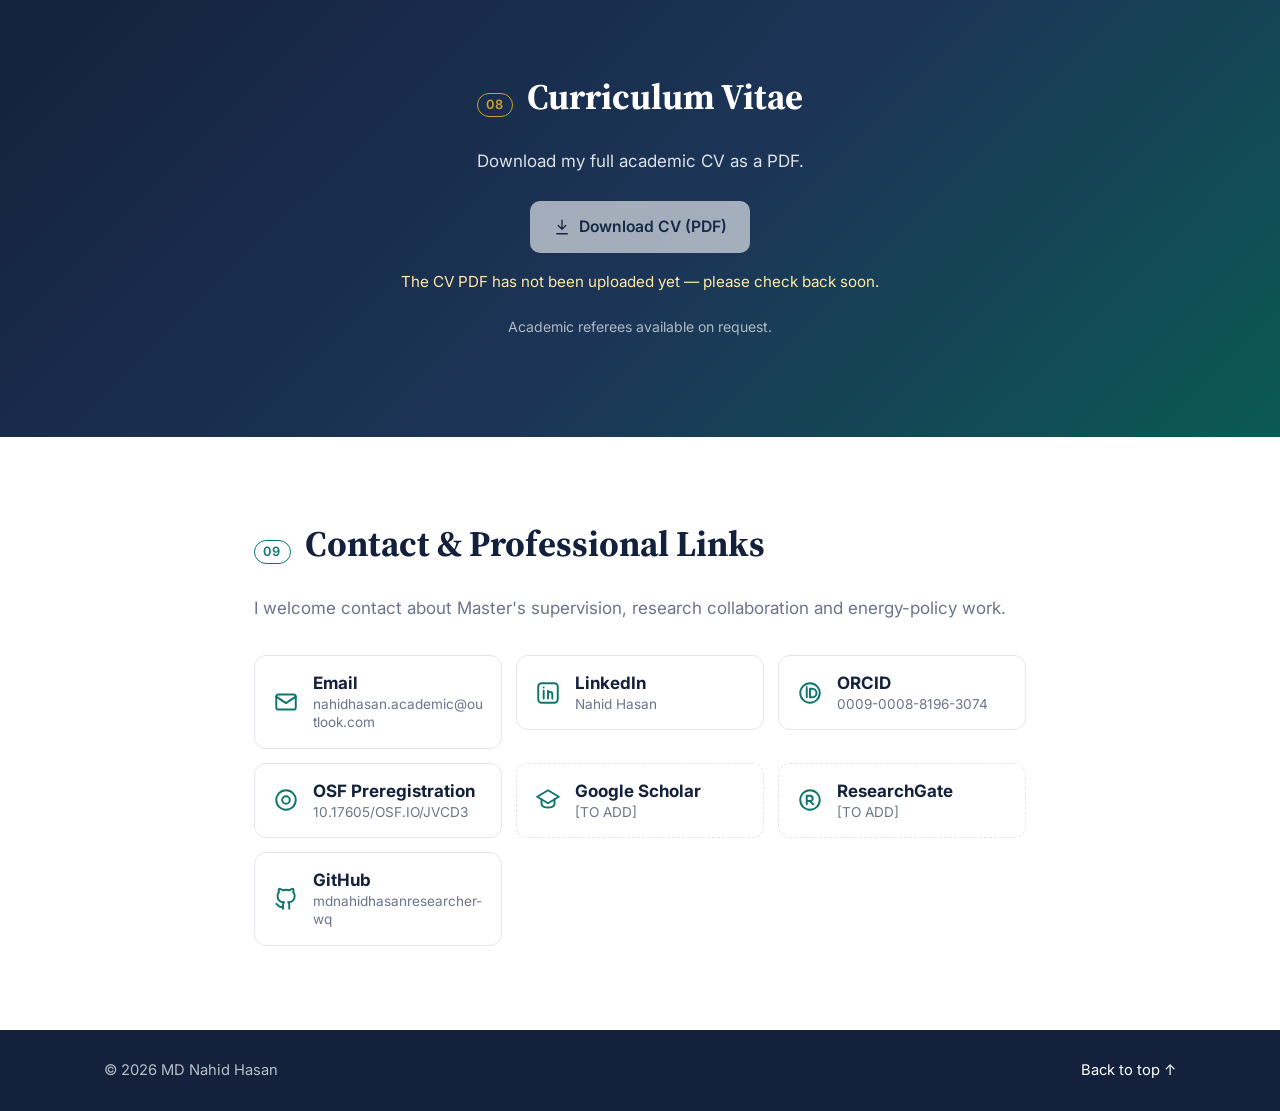
==== commit c059a32b: "Add verified CV content to website Fill in education, research methodology training, coursework, res" ====
--- a/index.html
+++ b/index.html
@@ -4,13 +4,13 @@
   <meta charset="UTF-8">
   <meta name="viewport" content="width=device-width, initial-scale=1.0">
   <title>MD Nahid Hasan | Political Science &amp; Energy Policy</title>
-  <meta name="description" content="Academic and professional website of MD Nahid Hasan — Political Science, energy policy, China's clean-energy transition, green hydrogen, water governance, international political economy, and sustainable development.">
+  <meta name="description" content="MD Nahid Hasan — BSS (Honours) in Political Science, Jagannath University, Dhaka. Research on clean-energy transitions, green hydrogen, energy policy and the political economy of China's Belt and Road Initiative. Master's applicant, September 2027 intake.">
   <meta name="author" content="MD Nahid Hasan">
 
   <!-- Preview card when the link is shared (LinkedIn, WeChat, email, etc.) -->
   <meta property="og:type" content="website">
   <meta property="og:title" content="MD Nahid Hasan | Political Science &amp; Energy Policy">
-  <meta property="og:description" content="Political Science · Energy Policy · China's Clean-Energy Transition · Green Hydrogen · Water Governance · Sustainable Development">
+  <meta property="og:description" content="Clean-energy transitions · Green hydrogen · Energy policy · China's Belt and Road Initiative · South and Southeast Asia">
   <meta property="og:url" content="https://mdnahidhasanresearcher-wq.github.io/">
 
   <link rel="icon" href="assets/img/favicon.svg" type="image/svg+xml">
@@ -50,13 +50,16 @@
     <section class="hero" id="home">
       <div class="container hero-grid">
         <div class="hero-text">
-          <p class="eyebrow">Political Science · Energy Policy · Sustainable Development</p>
+          <p class="eyebrow">Political Science · Energy Policy · Clean-Energy Transitions</p>
           <h1>MD Nahid Hasan</h1>
-          <!-- Replace with your current title, e.g. your degree programme or position -->
-          <p class="hero-role"><span class="todo">[TO ADD: current position / programme]</span></p>
+          <p class="hero-role">
+            BSS (Honours) in Political Science, Jagannath University, Dhaka<br>
+            Master's Applicant — September 2027 Intake
+          </p>
           <p class="hero-lead">
-            Interested in energy policy, China's clean-energy transition, green hydrogen,
-            water governance, international political economy, and sustainable development.
+            Researching green-hydrogen readiness, energy policy and the political economy of
+            clean-energy transitions in South and Southeast Asia, including China's Belt and
+            Road Initiative.
           </p>
           <div class="hero-actions">
             <a class="btn btn-primary" href="#cv">Download CV</a>
@@ -79,19 +82,27 @@
       <div class="container narrow">
         <h2 class="section-title"><span class="section-num">01</span>About Me</h2>
         <p>
-          I am MD Nahid Hasan. My main interests are Political Science, energy policy,
-          China's clean-energy transition, green hydrogen, water governance, international
-          political economy, and sustainable development.
+          I am a final-year undergraduate in Political Science at Jagannath University, Dhaka,
+          Bangladesh (Bachelor of Social Science, Honours — expected November 2026), and I am
+          applying for Master's programmes for the September 2027 intake.
         </p>
-        <p class="todo-block">
-          [TO ADD: 2–3 short paragraphs in your own words — your academic background,
-          what questions motivate your research, and what you are looking for next
-          (e.g. a graduate programme, supervisor, or policy role).]
+        <p>
+          My research looks at clean-energy transitions in developing economies: green-hydrogen
+          readiness, energy security and low-carbon development; renewable-energy investment and
+          supply chains in South and Southeast Asia; and China–Global South economic relations
+          under the Belt and Road Initiative. I am currently contributing to a research manuscript
+          on green-hydrogen transition readiness and conducting a preregistered systematic review
+          on the political economy of clean-energy transitions.
+        </p>
+        <p>
+          My wider interests include international political economy, water governance and
+          sustainable development. I am also learning Mandarin Chinese at the Confucius Institute,
+          University of Dhaka.
         </p>
         <ul class="facts">
-          <li><span class="fact-label">Based in</span><span class="todo">[TO ADD]</span></li>
-          <li><span class="fact-label">Languages</span><span class="todo">[TO ADD]</span></li>
-          <li><span class="fact-label">Currently</span><span class="todo">[TO ADD]</span></li>
+          <li><span class="fact-label">Based in</span>Dhaka, Bangladesh</li>
+          <li><span class="fact-label">Currently</span>BSS (Hons) Political Science, 8th semester</li>
+          <li><span class="fact-label">Seeking</span>Master's study, September 2027</li>
         </ul>
       </div>
     </section>
@@ -107,20 +118,70 @@
         -->
         <div class="timeline">
           <article class="timeline-item">
-            <div class="timeline-date"><span class="todo">[TO ADD: years]</span></div>
+            <div class="timeline-date">Expected Nov 2026</div>
             <div class="timeline-body">
-              <h3><span class="todo">[TO ADD: degree name]</span></h3>
-              <p class="meta"><span class="todo">[TO ADD: university, city, country]</span></p>
-              <p class="todo-block">[TO ADD: thesis title, supervisor, GPA/grade, relevant coursework — only what you want public]</p>
+              <h3>Bachelor of Social Science (Honours), Political Science</h3>
+              <p class="meta">Jagannath University, Dhaka, Bangladesh</p>
+              <p>Current CGPA: 3.41 / 4.00 (8th semester in progress) · Medium of instruction: English</p>
             </div>
           </article>
           <article class="timeline-item">
-            <div class="timeline-date"><span class="todo">[TO ADD: years]</span></div>
+            <div class="timeline-date">2020</div>
             <div class="timeline-body">
-              <h3><span class="todo">[TO ADD: degree name]</span></h3>
-              <p class="meta"><span class="todo">[TO ADD: university, city, country]</span></p>
-            </div>
-          </article>
+              <h3>Higher Secondary Certificate (HSC), Science</h3>
+              <p class="meta">Notre Dame College Mymensingh, Bangladesh</p>
+              <p>GPA: 5.00 / 5.00 (Science Group, including Higher Mathematics)</p>
+            </div>
+          </article>
+          <article class="timeline-item">
+            <div class="timeline-date">2018</div>
+            <div class="timeline-body">
+              <h3>Secondary School Certificate (SSC), Science</h3>
+              <p class="meta">Konapara High School, Mymensingh, Bangladesh</p>
+              <p>GPA: 5.00 / 5.00</p>
+            </div>
+          </article>
+        </div>
+
+        <h3 class="sub-title">Research Methodology Training</h3>
+        <div class="timeline">
+          <article class="timeline-item">
+            <div class="timeline-date">Completed Dec 2025</div>
+            <div class="timeline-body">
+              <h3>Advanced Training on Research Methodology (one month)</h3>
+              <p class="meta">Centre for Social Science Research and Training (CSRT), Jagannath University, Dhaka</p>
+              <p>Introductory training in SPSS, R and NVivo for social science research.</p>
+            </div>
+          </article>
+        </div>
+
+        <h3 class="sub-title">Relevant Coursework</h3>
+        <div class="course-grid">
+          <div>
+            <h4>Undergraduate (Political Science)</h4>
+            <ul class="chips">
+              <li>Comparative Politics</li>
+              <li>International Relations</li>
+              <li>Global Environmental Governance</li>
+              <li>Academic Writing</li>
+              <li>Political Economy and Bangladesh</li>
+              <li>Contemporary Trends in International Politics</li>
+              <li>Globalization and International Financial Institutions and Bangladesh</li>
+              <li>Geopolitics and Bangladesh</li>
+              <li>Governance and Politics of East Asia</li>
+              <li>Governance and Politics of Southeast Asia</li>
+              <li>Introduction to Statistics</li>
+            </ul>
+          </div>
+          <div>
+            <h4>Online via Coursera <span class="status">In progress</span></h4>
+            <ul class="plain-list">
+              <li>Politics and Economics of International Energy — <em>Sciences Po</em></li>
+              <li>China's Economic Transformation Part 1: Economic Reform and Growth in China — <em>The Hong Kong University of Science and Technology</em></li>
+              <li>Global Energy and Climate Policy — <em>SOAS University of London</em></li>
+              <li>Quantitative Methods — <em>University of Amsterdam</em></li>
+            </ul>
+          </div>
         </div>
       </div>
     </section>
@@ -129,60 +190,39 @@
     <section class="section" id="research">
       <div class="container">
         <h2 class="section-title"><span class="section-num">03</span>Research Interests</h2>
-        <p class="section-intro">
-          The areas below are the topics I focus on. Short descriptions can be added in each card.
-        </p>
-        <div class="card-grid">
-          <article class="card interest">
-            <div class="icon" aria-hidden="true">
-              <svg viewBox="0 0 24 24"><path d="M3 21h18M5 21V10l7-5 7 5v11M9 21v-6h6v6"/></svg>
-            </div>
-            <h3>Political Science</h3>
-            <p class="todo">[TO ADD: one-sentence description]</p>
-          </article>
-          <article class="card interest">
-            <div class="icon" aria-hidden="true">
-              <svg viewBox="0 0 24 24"><path d="M13 2 4 14h7l-1 8 9-12h-7l1-8z"/></svg>
-            </div>
-            <h3>Energy Policy</h3>
-            <p class="todo">[TO ADD: one-sentence description]</p>
-          </article>
-          <article class="card interest">
-            <div class="icon" aria-hidden="true">
-              <svg viewBox="0 0 24 24"><circle cx="12" cy="12" r="4"/><path d="M12 2v3M12 19v3M4.2 4.2l2.1 2.1M17.7 17.7l2.1 2.1M2 12h3M19 12h3M4.2 19.8l2.1-2.1M17.7 6.3l2.1-2.1"/></svg>
-            </div>
-            <h3>China's Clean-Energy Transition</h3>
-            <p class="todo">[TO ADD: one-sentence description]</p>
-          </article>
+        <div class="card-grid three">
           <article class="card interest">
             <div class="icon" aria-hidden="true">
               <svg viewBox="0 0 24 24"><circle cx="8" cy="12" r="3.5"/><circle cx="17" cy="7" r="2.5"/><circle cx="17" cy="17" r="2.5"/><path d="M11 10.5l3.8-2.2M11 13.5l3.8 2.2"/></svg>
             </div>
-            <h3>Green Hydrogen</h3>
-            <p class="todo">[TO ADD: one-sentence description]</p>
+            <h3>Clean-Energy Transitions, Green Hydrogen and Energy Policy</h3>
+            <p>Green-hydrogen readiness, low-carbon development and energy security in developing economies.</p>
           </article>
           <article class="card interest">
             <div class="icon" aria-hidden="true">
-              <svg viewBox="0 0 24 24"><path d="M12 2.5S5 10.5 5 15a7 7 0 0 0 14 0c0-4.5-7-12.5-7-12.5z"/></svg>
-            </div>
-            <h3>Water Governance</h3>
-            <p class="todo">[TO ADD: one-sentence description]</p>
+              <svg viewBox="0 0 24 24"><path d="M3 17l5-5 4 4 8-8M14 8h6v6"/></svg>
+            </div>
+            <h3>Energy Investment, Trade and Global Supply Chains</h3>
+            <p>Renewable-energy investment, energy-infrastructure financing and international supply-chain relations in South and Southeast Asia.</p>
           </article>
           <article class="card interest">
             <div class="icon" aria-hidden="true">
               <svg viewBox="0 0 24 24"><circle cx="12" cy="12" r="9"/><path d="M3 12h18M12 3a14 14 0 0 1 0 18M12 3a14 14 0 0 0 0 18"/></svg>
             </div>
-            <h3>International Political Economy</h3>
-            <p class="todo">[TO ADD: one-sentence description]</p>
-          </article>
-          <article class="card interest">
-            <div class="icon" aria-hidden="true">
-              <svg viewBox="0 0 24 24"><path d="M12 22V11M12 11C12 6 8 3 3 3c0 5 4 8 9 8zM12 14c0-4 3-7 9-7 0 4-3 7-9 7z"/></svg>
-            </div>
-            <h3>Sustainable Development</h3>
-            <p class="todo">[TO ADD: one-sentence description]</p>
-          </article>
-        </div>
+            <h3>China's Belt and Road Initiative and the Political Economy of Climate and Energy</h3>
+            <p>China–Global South economic relations, low-carbon investment and the governance of clean-energy transitions.</p>
+          </article>
+        </div>
+        <p class="also-label">Broader interests</p>
+        <ul class="chips">
+          <li>Political Science</li>
+          <li>Energy Policy</li>
+          <li>China's Clean-Energy Transition</li>
+          <li>Green Hydrogen</li>
+          <li>Water Governance</li>
+          <li>International Political Economy</li>
+          <li>Sustainable Development</li>
+        </ul>
       </div>
     </section>
 
@@ -190,26 +230,49 @@
     <section class="section alt" id="projects">
       <div class="container">
         <h2 class="section-title"><span class="section-num">04</span>Research Projects</h2>
-        <p class="section-intro">
-          Only add projects you are happy to make public. Do not post confidential data,
-          unpublished findings, or anything covered by an agreement.
-        </p>
         <!--
           HOW TO ADD A PROJECT: copy one <article class="card project">…</article> block.
-          Status options you can use: Ongoing, Completed, Planned.
+          Only add projects you are happy to make public. Do not post confidential data or results.
         -->
-        <div class="card-grid two">
+        <div class="project-list">
           <article class="card project">
-            <span class="tag">[TO ADD: status]</span>
-            <h3><span class="todo">[TO ADD: project title]</span></h3>
-            <p class="meta"><span class="todo">[TO ADD: years · role · institution / supervisor]</span></p>
-            <p class="todo">[TO ADD: 2–3 sentences on the question and approach — no confidential details]</p>
-          </article>
+            <div class="project-head">
+              <span class="status">Manuscript in preparation</span>
+              <span class="project-date">July 2026 – Present</span>
+            </div>
+            <h3>Multidimensional Assessment of Green Hydrogen Transition Readiness in Selected South and Southeast Asian Developing Economies</h3>
+            <p class="meta">Supervisor: Dr. Tausif Ali, School of Electrical and Electronic Engineering, Shandong University of Technology, China</p>
+            <ul class="bullets">
+              <li>Readiness assessment of eight developing economies (Bangladesh, Sri Lanka, Pakistan and five ASEAN economies) across four criteria and 20 sub-criteria, using the LOPCOW-TOPSIS multi-criteria decision-making (MCDM) method; implementation led by the supervisor.</li>
+              <li>Contributed to country selection and the criteria framework; collected secondary data (World Bank, IMF, IEA, IRENA, AidData) and reviewed the literature.</li>
+              <li>Drafting the introduction, discussion and policy implications, including the political-economy interpretation.</li>
+            </ul>
+          </article>
+
           <article class="card project">
-            <span class="tag">[TO ADD: status]</span>
-            <h3><span class="todo">[TO ADD: project title]</span></h3>
-            <p class="meta"><span class="todo">[TO ADD: years · role · institution / supervisor]</span></p>
-            <p class="todo">[TO ADD: 2–3 sentences on the question and approach — no confidential details]</p>
+            <div class="project-head">
+              <span class="status">Systematic review in progress</span>
+              <span class="project-date">June 2026 – Present</span>
+            </div>
+            <h3>Political Economy Frameworks in Clean Energy Transition: A Systematic Review <span class="working-title">(working title)</span></h3>
+            <ul class="bullets">
+              <li>PRISMA 2020 systematic review, preregistered on OSF in June 2026 —
+                <a href="https://doi.org/10.17605/OSF.IO/JVCD3" target="_blank" rel="noopener">DOI: 10.17605/OSF.IO/JVCD3</a>.</li>
+              <li>Focus: state capacity, elite capture and China's Belt and Road Initiative finance, with Bangladesh and Vietnam as primary cases.</li>
+            </ul>
+          </article>
+
+          <article class="card project">
+            <div class="project-head">
+              <span class="status">Undergraduate monograph in progress</span>
+              <span class="project-date">June 2026 – Present</span>
+            </div>
+            <h3>Fuel-Price Hike and the Day-to-Day Expenses of Jagannath University Students</h3>
+            <p class="meta">Supervisor: Mezbah-ul-Azam Sowdagar, Associate Professor, Department of Political Science, Jagannath University</p>
+            <ul class="bullets">
+              <li>Qualitative, questionnaire-based fieldwork: an open-ended questionnaire to be completed by approximately 15–20 Political Science students.</li>
+              <li>Responses to be analysed thematically to explore reported changes in day-to-day expenses and expense-management practices.</li>
+            </ul>
           </article>
         </div>
       </div>
@@ -221,24 +284,29 @@
         <h2 class="section-title"><span class="section-num">05</span>Publications &amp; Working Papers</h2>
 
         <!--
-          HOW TO ADD A PUBLICATION: copy one <li>…</li> line into the right list.
-          Example format (APA style):
-          <li>Hasan, M. N. (Year). Title of paper. <em>Journal Name</em>, Volume(Issue), pages. <a href="https://doi.org/...">DOI</a></li>
-          Only list items that really exist. Label work honestly: "Under review", "Working paper", "In preparation".
+          HOW TO ADD A PUBLICATION: when a paper is accepted or published, add a new heading
+          <h3 class="sub-title">Peer-Reviewed Publications</h3> above "Works in Progress" and list it as:
+          <li>Hasan, M. N. (Year). Title. <em>Journal Name</em>, Volume(Issue), pages. <a href="https://doi.org/...">DOI</a></li>
+          Always label work honestly: "In preparation", "Under review", "Published".
         -->
-        <h3 class="sub-title">Peer-Reviewed Publications</h3>
+        <p class="section-intro">No peer-reviewed publications yet. Current work in progress:</p>
+
+        <h3 class="sub-title">Works in Progress</h3>
         <ol class="pub-list">
-          <li class="todo">[TO ADD — or remove this heading if none yet]</li>
-        </ol>
-
-        <h3 class="sub-title">Working Papers / Under Review</h3>
-        <ol class="pub-list">
-          <li class="todo">[TO ADD]</li>
-        </ol>
-
-        <h3 class="sub-title">Conference Presentations</h3>
-        <ol class="pub-list">
-          <li class="todo">[TO ADD]</li>
+          <li>
+            “Multidimensional Assessment of Green Hydrogen Transition Readiness in Selected South and
+            Southeast Asian Developing Economies.” Research manuscript, <em>in preparation</em>
+            (supervised by Dr. Tausif Ali, Shandong University of Technology).
+          </li>
+          <li>
+            “Political Economy Frameworks in Clean Energy Transition: A Systematic Review” (working title).
+            <em>In progress</em>; protocol preregistered on OSF, June 2026.
+            <a href="https://doi.org/10.17605/OSF.IO/JVCD3" target="_blank" rel="noopener">doi:10.17605/OSF.IO/JVCD3</a>
+          </li>
+          <li>
+            “Fuel-Price Hike and the Day-to-Day Expenses of Jagannath University Students.”
+            Undergraduate research monograph, <em>in progress</em>, Jagannath University.
+          </li>
         </ol>
       </div>
     </section>
@@ -250,11 +318,14 @@
         <!-- HOW TO ADD: copy one <article class="timeline-item">…</article> block. -->
         <div class="timeline">
           <article class="timeline-item">
-            <div class="timeline-date"><span class="todo">[TO ADD: dates]</span></div>
+            <div class="timeline-date">Jan 2023 – Dec 2025</div>
             <div class="timeline-body">
-              <h3><span class="todo">[TO ADD: role, e.g. Teaching Assistant]</span></h3>
-              <p class="meta"><span class="todo">[TO ADD: course name · institution]</span></p>
-              <p class="todo-block">[TO ADD: what you did — tutorials, grading, guest lectures, etc.]</p>
+              <h3>Teaching Specialist, Private Academic Coaching (independent)</h3>
+              <p class="meta">Jatrabari, Laxmibazar, Dhaka, Bangladesh</p>
+              <ul class="bullets">
+                <li>Taught HSC-level Physics, Chemistry and Mathematics to university admission candidates.</li>
+                <li>Explained complex scientific concepts in a structured, step-by-step way and worked through problem-solving with students.</li>
+              </ul>
             </div>
           </article>
         </div>
@@ -265,26 +336,37 @@
     <section class="section" id="skills">
       <div class="container">
         <h2 class="section-title"><span class="section-num">07</span>Skills</h2>
-        <!--
-          HOW TO ADD A SKILL: inside a list, replace or copy <li>[TO ADD]</li>,
-          e.g. <li>Policy analysis</li>
-        -->
-        <div class="card-grid">
+        <!-- HOW TO ADD A SKILL: copy a <li>…</li> line inside the right list. -->
+        <div class="card-grid three">
           <article class="card skill-group">
             <h3>Research Methods</h3>
-            <ul class="chips"><li class="todo">[TO ADD]</li></ul>
+            <ul class="chips">
+              <li>Systematic literature review (PRISMA 2020; OSF preregistration)</li>
+              <li>Comparative country research</li>
+              <li>Secondary-data collection and organisation</li>
+              <li>Indicator and framework development</li>
+              <li>MCDM (practical familiarity)</li>
+            </ul>
           </article>
           <article class="card skill-group">
-            <h3>Data &amp; Software Tools</h3>
-            <ul class="chips"><li class="todo">[TO ADD]</li></ul>
+            <h3>Software</h3>
+            <ul class="chips">
+              <li>R <small>basic</small></li>
+              <li>NVivo <small>basic</small></li>
+              <li>SPSS <small>training level</small></li>
+              <li>Microsoft Word, Excel, PowerPoint</li>
+              <li>Mendeley</li>
+              <li>Zotero</li>
+            </ul>
           </article>
           <article class="card skill-group">
             <h3>Languages</h3>
-            <ul class="chips"><li class="todo">[TO ADD]</li></ul>
-          </article>
-          <article class="card skill-group">
-            <h3>Professional Skills</h3>
-            <ul class="chips"><li class="todo">[TO ADD]</li></ul>
+            <ul class="lang-list">
+              <li><strong>Bengali</strong> Native</li>
+              <li><strong>English</strong> Academic proficiency; IELTS Academic scheduled for November 2026</li>
+              <li><strong>Mandarin Chinese</strong> Basic (daily-life communication); Chinese language course, Confucius Institute, University of Dhaka (ongoing)</li>
+              <li><strong>Hindi / Urdu</strong> Working proficiency (speaking and listening only)</li>
+            </ul>
           </article>
         </div>
       </div>
@@ -297,14 +379,15 @@
         <p>Download my full academic CV as a PDF.</p>
         <!--
           The button links to files/MD_Nahid_Hasan_CV.pdf
-          To make it work: upload your CV PDF into the "files" folder with exactly that name.
+          To make it work: upload your PUBLIC CV PDF into the "files" folder with exactly that name.
+          Use a version WITHOUT your home address, phone number, WeChat ID and referees' emails.
         -->
         <a class="btn btn-light" id="cv-button" href="files/MD_Nahid_Hasan_CV.pdf" download>
           <svg viewBox="0 0 24 24" aria-hidden="true"><path d="M12 3v12M7 10l5 5 5-5M5 21h14"/></svg>
           Download CV (PDF)
         </a>
         <p class="cv-note" id="cv-note" hidden>The CV PDF has not been uploaded yet — please check back soon.</p>
-        <p class="cv-updated">Last updated: <span class="todo">[TO ADD: month year]</span></p>
+        <p class="cv-updated">Academic referees available on request.</p>
       </div>
     </section>
 
@@ -313,31 +396,36 @@
       <div class="container narrow">
         <h2 class="section-title"><span class="section-num">09</span>Contact &amp; Professional Links</h2>
         <p class="section-intro">
-          I welcome contact about research collaboration, graduate study opportunities,
-          and energy-policy work.
+          I welcome contact about Master's supervision, research collaboration and
+          energy-policy work.
         </p>
         <!--
           HOW TO ADD A LINK: replace href="#" with your real address, delete the
           class "is-placeholder", and replace "[TO ADD]" with a short label.
-          Email example: href="mailto:yourname@example.com"
         -->
         <ul class="link-list">
           <li>
-            <a class="link-card is-placeholder" href="#">
+            <a class="link-card" href="mailto:nahidhasan.academic@outlook.com">
               <svg viewBox="0 0 24 24" aria-hidden="true"><rect x="3" y="5" width="18" height="14" rx="2"/><path d="m3 7 9 6 9-6"/></svg>
-              <span><strong>Email</strong><small>[TO ADD]</small></span>
-            </a>
-          </li>
-          <li>
-            <a class="link-card is-placeholder" href="#">
+              <span><strong>Email</strong><small>nahidhasan.academic@outlook.com</small></span>
+            </a>
+          </li>
+          <li>
+            <a class="link-card" href="https://www.linkedin.com/in/nahid-hasan-%E6%9E%97%E5%AE%89%E5%AE%87-74589a313" target="_blank" rel="noopener">
               <svg viewBox="0 0 24 24" aria-hidden="true"><rect x="3" y="3" width="18" height="18" rx="3"/><path d="M8 10v7M8 7v.01M12 17v-4a2 2 0 0 1 4 0v4M12 10v7"/></svg>
-              <span><strong>LinkedIn</strong><small>[TO ADD]</small></span>
-            </a>
-          </li>
-          <li>
-            <a class="link-card is-placeholder" href="#">
+              <span><strong>LinkedIn</strong><small>Nahid Hasan</small></span>
+            </a>
+          </li>
+          <li>
+            <a class="link-card" href="https://orcid.org/0009-0008-8196-3074" target="_blank" rel="noopener">
               <svg viewBox="0 0 24 24" aria-hidden="true"><circle cx="12" cy="12" r="9"/><path d="M9 8v8M9 6.5v.01M12 8h2a4 4 0 0 1 0 8h-2z"/></svg>
-              <span><strong>ORCID</strong><small>[TO ADD]</small></span>
+              <span><strong>ORCID</strong><small>0009-0008-8196-3074</small></span>
+            </a>
+          </li>
+          <li>
+            <a class="link-card" href="https://doi.org/10.17605/OSF.IO/JVCD3" target="_blank" rel="noopener">
+              <svg viewBox="0 0 24 24" aria-hidden="true"><circle cx="12" cy="12" r="9"/><circle cx="12" cy="12" r="3.5"/></svg>
+              <span><strong>OSF Preregistration</strong><small>10.17605/OSF.IO/JVCD3</small></span>
             </a>
           </li>
           <li>
--- a/assets/css/style.css
+++ b/assets/css/style.css
@@ -170,6 +170,36 @@
   background: var(--todo-bg); padding: 3px 10px; border-radius: 999px; margin-bottom: 12px;
 }
 
+.card-grid.three { grid-template-columns: repeat(auto-fill, minmax(290px, 1fr)); }
+.also-label { margin: 36px 0 12px; font-size: .78rem; font-weight: 600; letter-spacing: .12em; text-transform: uppercase; color: var(--muted); }
+
+/* Status label, e.g. "In progress" */
+.status {
+  display: inline-block; font-family: var(--sans); font-size: .72rem; font-weight: 600; letter-spacing: .04em;
+  text-transform: uppercase; color: var(--accent); background: rgba(15, 118, 110, .10);
+  padding: 3px 10px; border-radius: 999px; vertical-align: middle;
+}
+
+/* Lists with bullets inside cards / timeline */
+.bullets { margin: 0; padding-left: 1.2em; }
+.bullets li { margin-bottom: 6px; }
+.bullets li::marker { color: var(--accent); }
+.plain-list { list-style: none; margin: 0; padding: 0; }
+.plain-list li { padding: 8px 0; border-bottom: 1px dashed var(--line); }
+.plain-list li:last-child { border-bottom: 0; }
+.plain-list em { color: var(--muted); }
+
+/* Coursework */
+.course-grid { display: grid; gap: 28px; }
+.course-grid h4 { font-family: var(--sans); font-size: .95rem; color: var(--ink); margin: 0 0 12px; }
+
+/* Projects */
+.project-list { display: grid; gap: 20px; }
+.project-head { display: flex; justify-content: space-between; align-items: center; flex-wrap: wrap; gap: 8px; margin-bottom: 12px; }
+.project-date { font-size: .88rem; font-weight: 600; color: var(--muted); }
+.project h3 { font-size: 1.22rem; }
+.working-title { font-family: var(--sans); font-size: .85rem; font-weight: 400; color: var(--muted); }
+
 /* ---------- Publications ---------- */
 .pub-list { padding-left: 1.4em; margin: 16px 0 0; }
 .pub-list li { margin-bottom: 12px; padding-left: 4px; }
@@ -178,6 +208,12 @@
 .chips { list-style: none; padding: 0; margin: 0; display: flex; flex-wrap: wrap; gap: 8px; }
 .chips li { font-size: .88rem; padding: 5px 12px; border-radius: 999px; background: var(--bg-alt); border: 1px solid var(--line); color: var(--ink); }
 .chips li.todo { background: var(--todo-bg); border-color: transparent; color: var(--todo-ink); }
+.chips small { color: var(--muted); margin-left: 4px; }
+.section.alt .chips li { background: #fff; }
+.lang-list { list-style: none; margin: 0; padding: 0; }
+.lang-list li { padding: 8px 0; border-bottom: 1px dashed var(--line); font-size: .92rem; line-height: 1.5; }
+.lang-list li:last-child { border-bottom: 0; }
+.lang-list strong { display: block; color: var(--ink); font-size: .98rem; }
 
 /* ---------- CV ---------- */
 .cv-section {
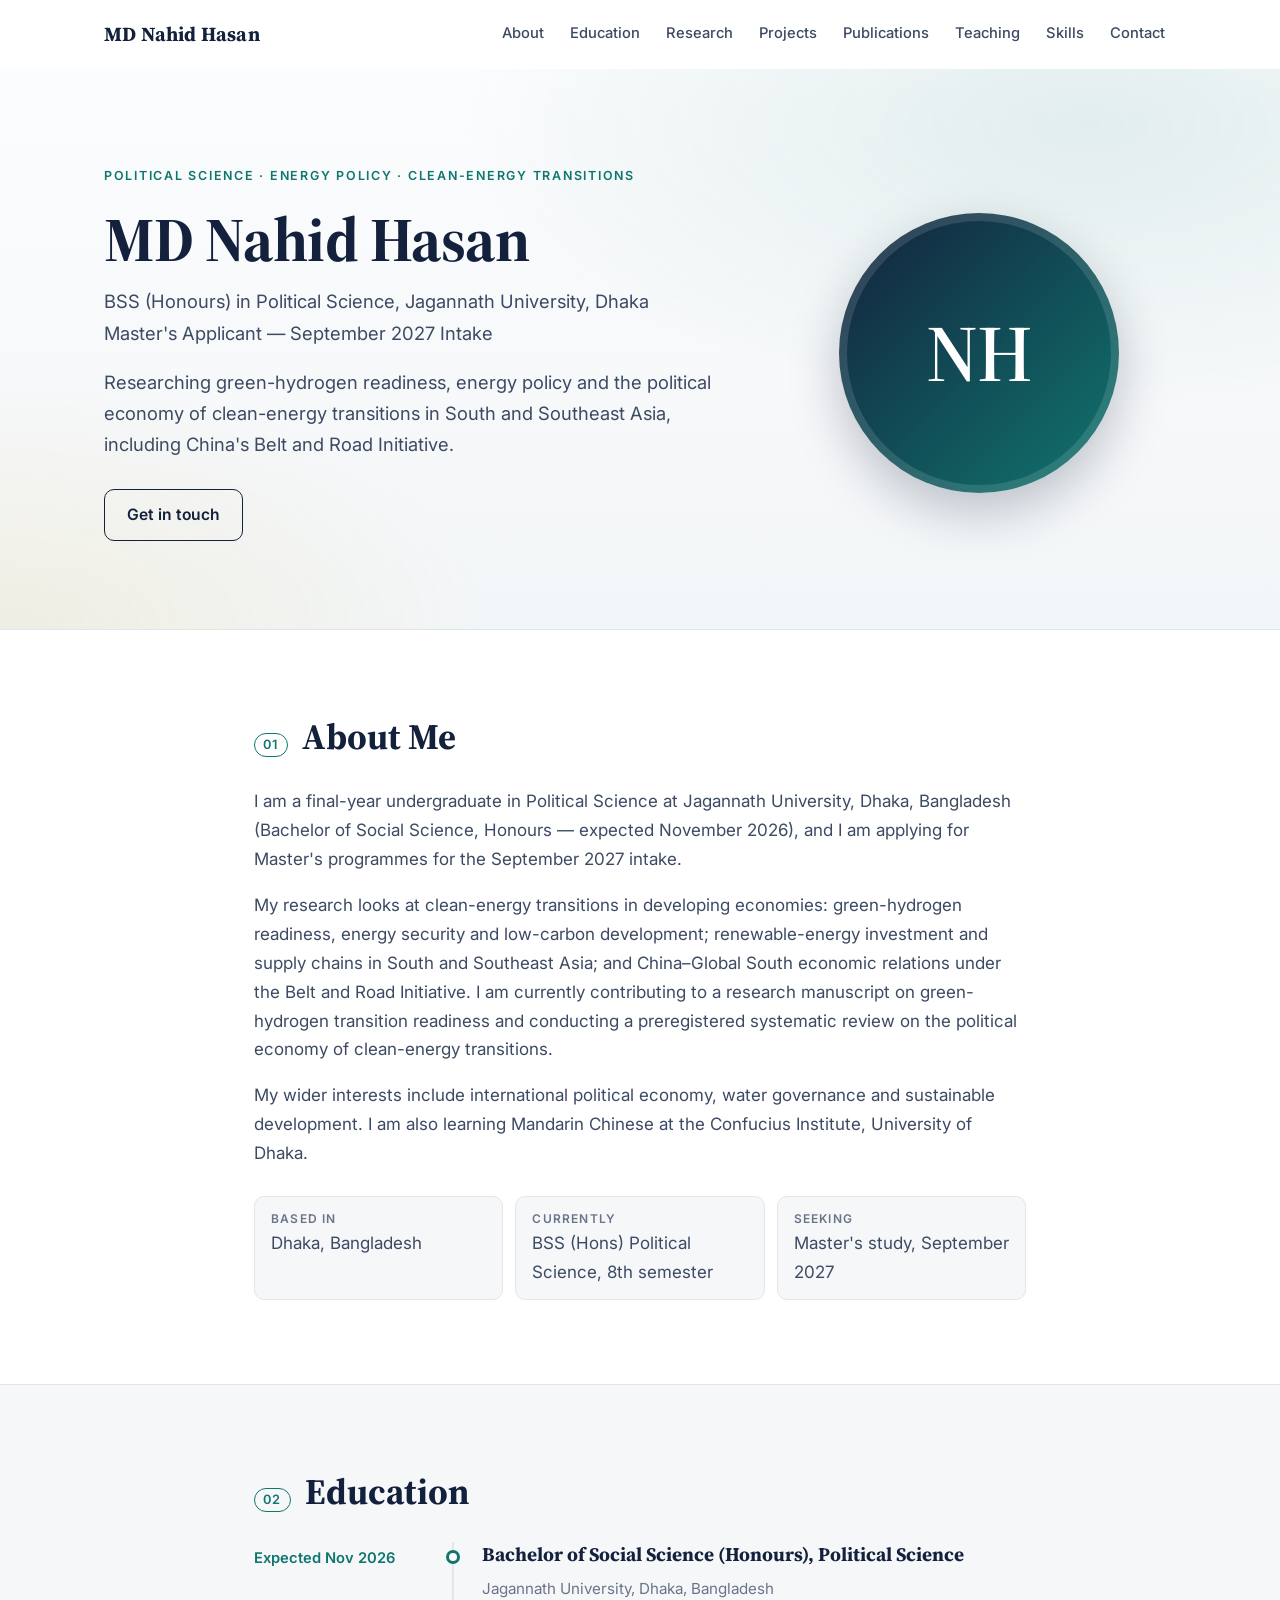
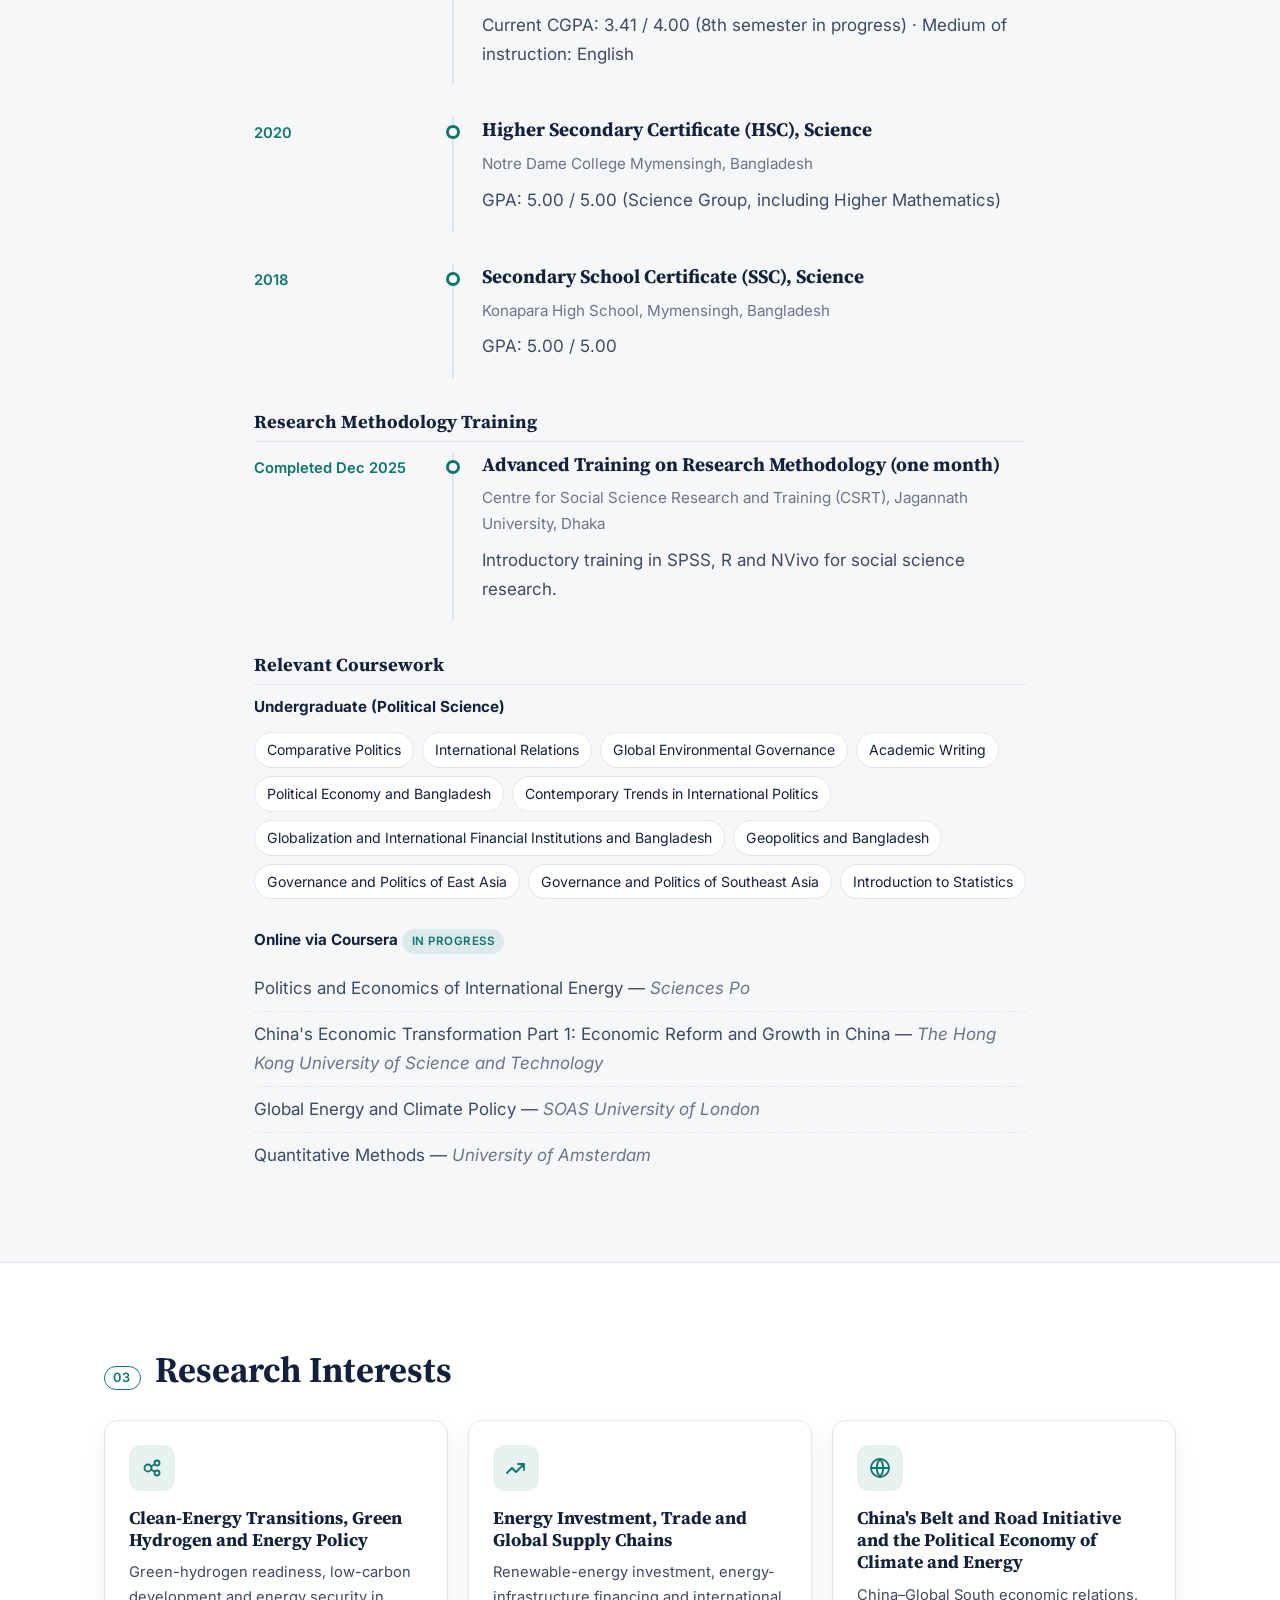
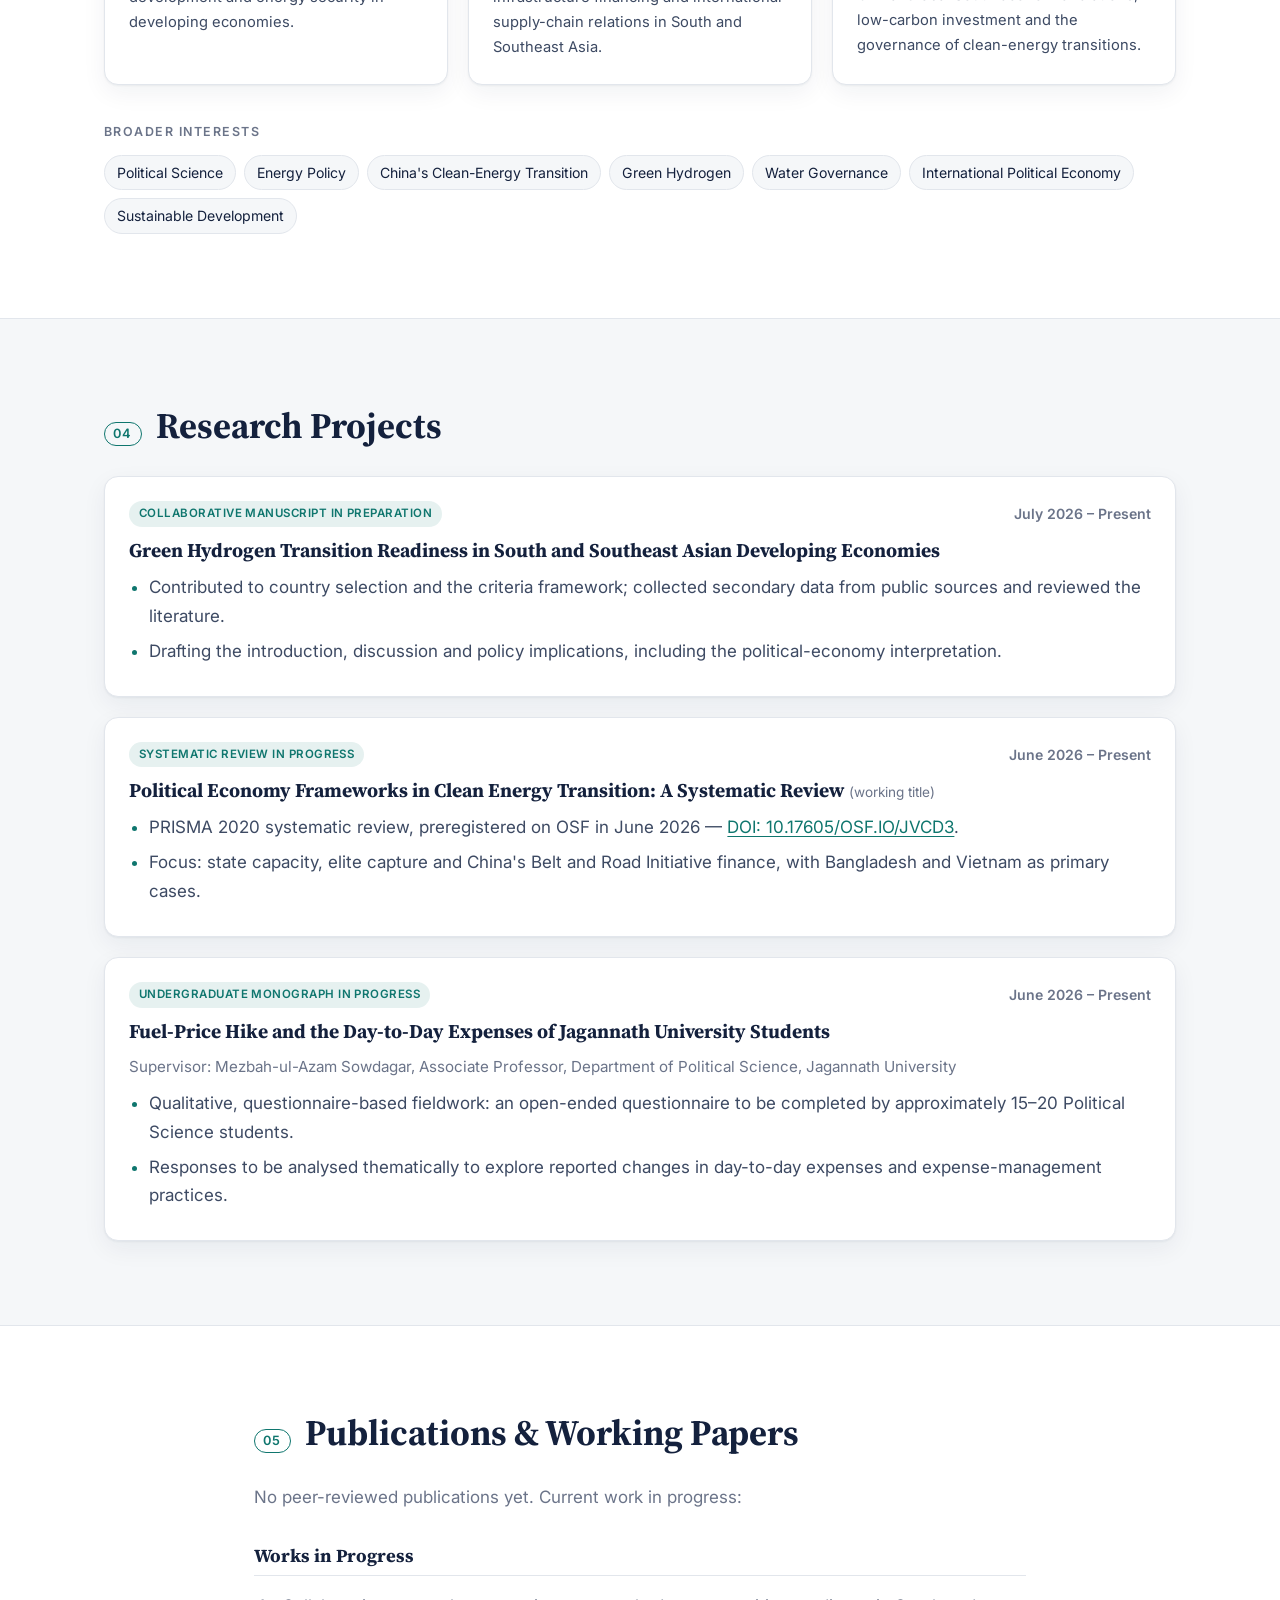
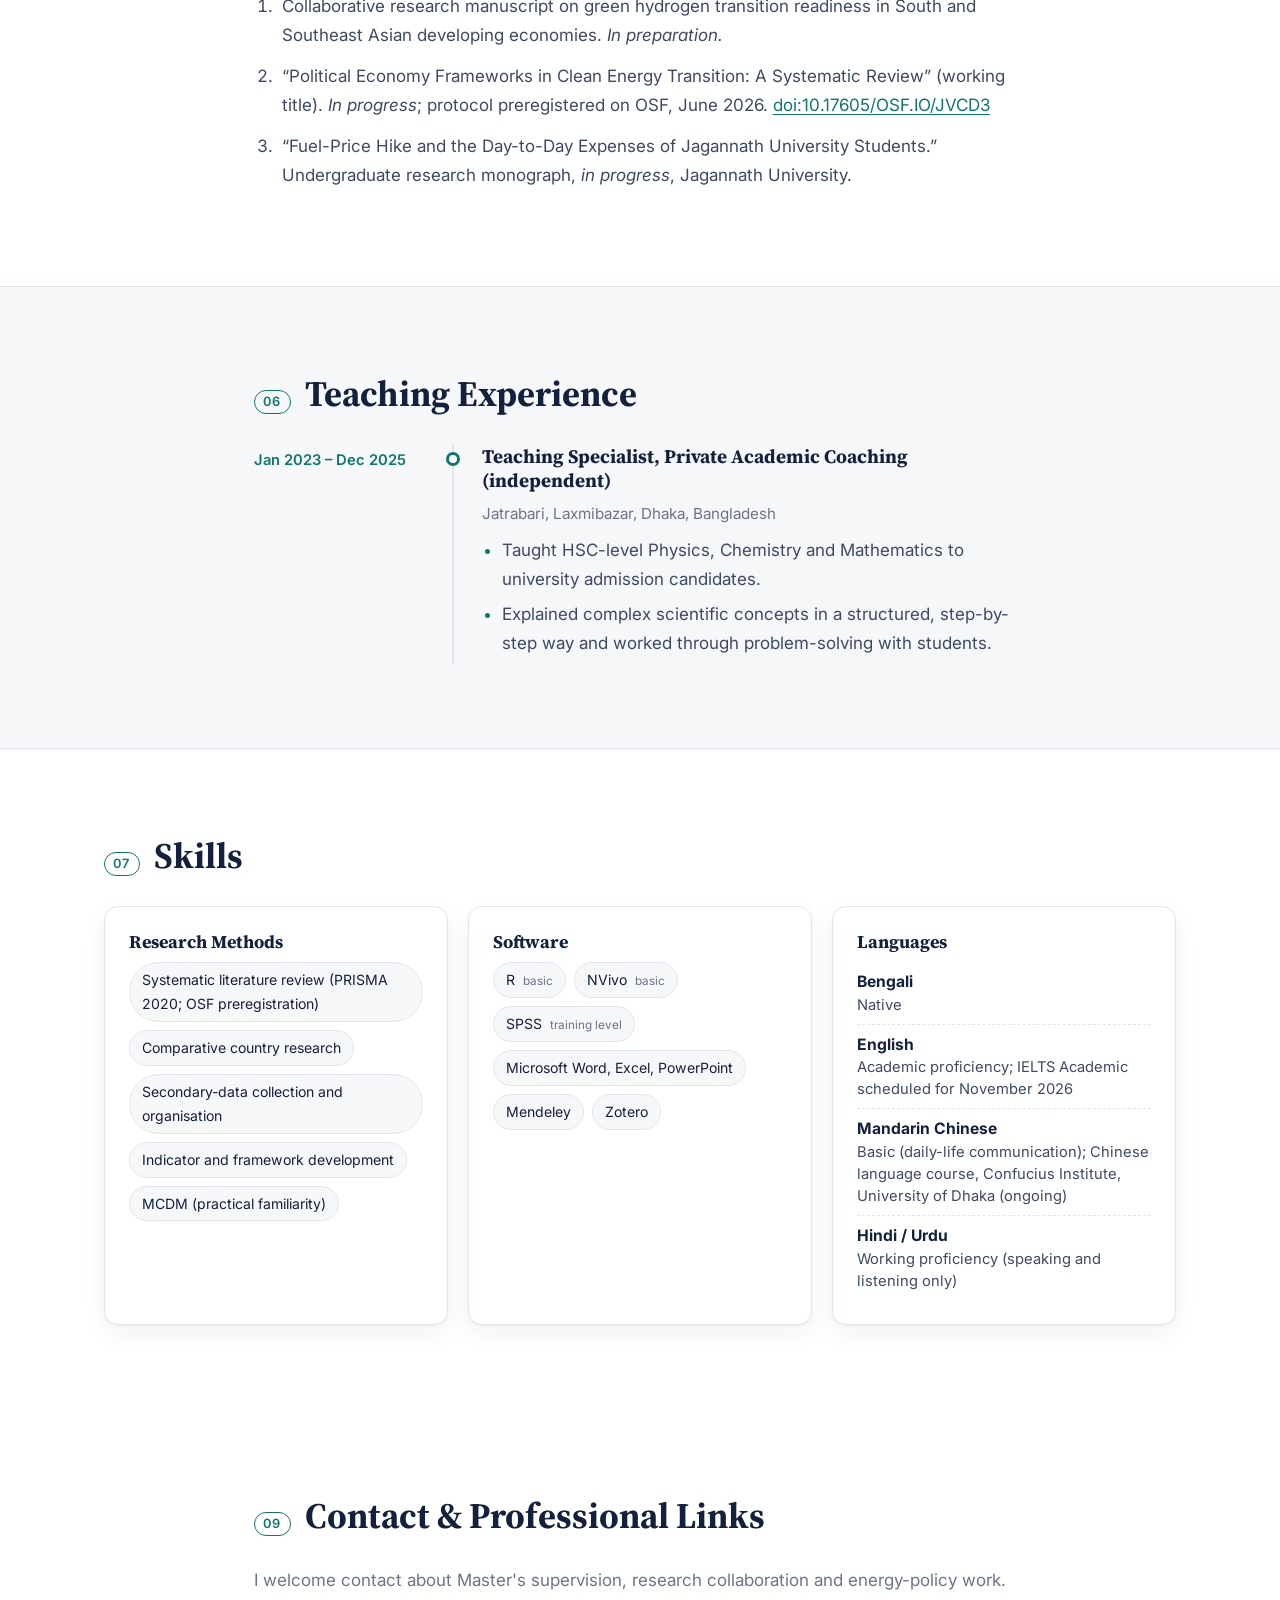
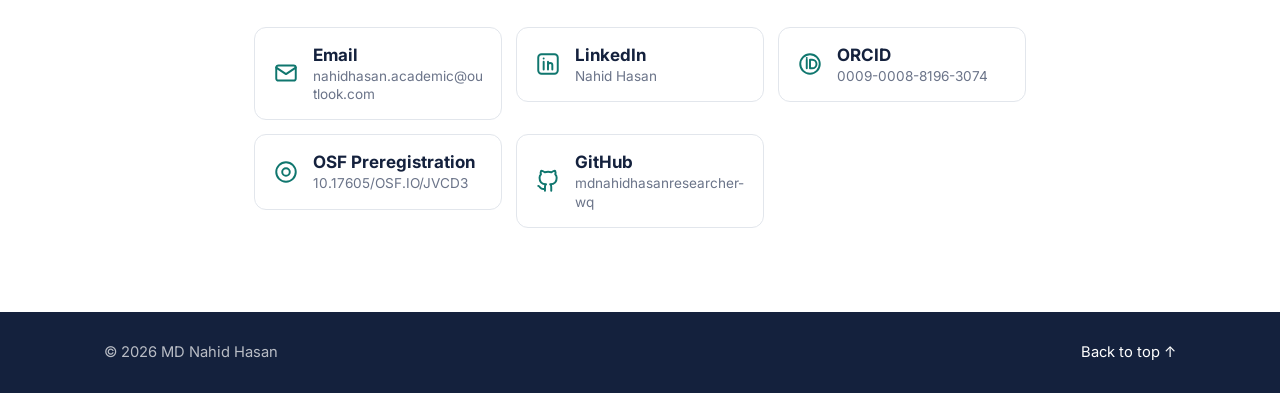
==== commit 84e29ceb: "Pre-publication review fixes Remove visible [TO ADD] link placeholders, hide the CV section and butt" ====
--- a/index.html
+++ b/index.html
@@ -39,7 +39,7 @@
         <li><a href="#teaching">Teaching</a></li>
         <li><a href="#skills">Skills</a></li>
         <li><a href="#contact">Contact</a></li>
-        <li><a class="nav-cta" href="#cv">CV</a></li>
+        <li class="needs-cv" hidden><a class="nav-cta" href="#cv">CV</a></li>
       </ul>
     </nav>
   </header>
@@ -62,7 +62,7 @@
             Road Initiative.
           </p>
           <div class="hero-actions">
-            <a class="btn btn-primary" href="#cv">Download CV</a>
+            <a class="btn btn-primary needs-cv" href="#cv" hidden>Download CV</a>
             <a class="btn btn-ghost" href="#contact">Get in touch</a>
           </div>
         </div>
@@ -237,14 +237,16 @@
         <div class="project-list">
           <article class="card project">
             <div class="project-head">
-              <span class="status">Manuscript in preparation</span>
+              <span class="status">Collaborative manuscript in preparation</span>
               <span class="project-date">July 2026 – Present</span>
             </div>
-            <h3>Multidimensional Assessment of Green Hydrogen Transition Readiness in Selected South and Southeast Asian Developing Economies</h3>
-            <p class="meta">Supervisor: Dr. Tausif Ali, School of Electrical and Electronic Engineering, Shandong University of Technology, China</p>
+            <!--
+              Kept general on purpose: the exact title, supervisor, country sample, criteria and
+              method of this unpublished joint manuscript are not shown until the supervisor agrees.
+            -->
+            <h3>Green Hydrogen Transition Readiness in South and Southeast Asian Developing Economies</h3>
             <ul class="bullets">
-              <li>Readiness assessment of eight developing economies (Bangladesh, Sri Lanka, Pakistan and five ASEAN economies) across four criteria and 20 sub-criteria, using the LOPCOW-TOPSIS multi-criteria decision-making (MCDM) method; implementation led by the supervisor.</li>
-              <li>Contributed to country selection and the criteria framework; collected secondary data (World Bank, IMF, IEA, IRENA, AidData) and reviewed the literature.</li>
+              <li>Contributed to country selection and the criteria framework; collected secondary data from public sources and reviewed the literature.</li>
               <li>Drafting the introduction, discussion and policy implications, including the political-economy interpretation.</li>
             </ul>
           </article>
@@ -294,9 +296,8 @@
         <h3 class="sub-title">Works in Progress</h3>
         <ol class="pub-list">
           <li>
-            “Multidimensional Assessment of Green Hydrogen Transition Readiness in Selected South and
-            Southeast Asian Developing Economies.” Research manuscript, <em>in preparation</em>
-            (supervised by Dr. Tausif Ali, Shandong University of Technology).
+            Collaborative research manuscript on green hydrogen transition readiness in South and
+            Southeast Asian developing economies. <em>In preparation.</em>
           </li>
           <li>
             “Political Economy Frameworks in Clean Energy Transition: A Systematic Review” (working title).
@@ -373,7 +374,8 @@
     </section>
 
     <!-- ================= CV DOWNLOAD ================= -->
-    <section class="section cv-section" id="cv">
+    <!-- This section stays hidden until files/MD_Nahid_Hasan_CV.pdf exists (see assets/js/main.js). -->
+    <section class="section cv-section needs-cv" id="cv" hidden>
       <div class="container narrow cv-box">
         <h2 class="section-title light"><span class="section-num">08</span>Curriculum Vitae</h2>
         <p>Download my full academic CV as a PDF.</p>
@@ -386,7 +388,6 @@
           <svg viewBox="0 0 24 24" aria-hidden="true"><path d="M12 3v12M7 10l5 5 5-5M5 21h14"/></svg>
           Download CV (PDF)
         </a>
-        <p class="cv-note" id="cv-note" hidden>The CV PDF has not been uploaded yet — please check back soon.</p>
         <p class="cv-updated">Academic referees available on request.</p>
       </div>
     </section>
@@ -400,8 +401,8 @@
           energy-policy work.
         </p>
         <!--
-          HOW TO ADD A LINK: replace href="#" with your real address, delete the
-          class "is-placeholder", and replace "[TO ADD]" with a short label.
+          HOW TO ADD A LINK (e.g. Google Scholar, ResearchGate): copy one whole
+          <li>…</li> block below and change the address (href), the name and the label.
         -->
         <ul class="link-list">
           <li>
@@ -426,18 +427,6 @@
             <a class="link-card" href="https://doi.org/10.17605/OSF.IO/JVCD3" target="_blank" rel="noopener">
               <svg viewBox="0 0 24 24" aria-hidden="true"><circle cx="12" cy="12" r="9"/><circle cx="12" cy="12" r="3.5"/></svg>
               <span><strong>OSF Preregistration</strong><small>10.17605/OSF.IO/JVCD3</small></span>
-            </a>
-          </li>
-          <li>
-            <a class="link-card is-placeholder" href="#">
-              <svg viewBox="0 0 24 24" aria-hidden="true"><path d="M2 9 12 3l10 6-10 6z"/><path d="M6 11.5V16c0 1.5 2.7 3 6 3s6-1.5 6-3v-4.5"/></svg>
-              <span><strong>Google Scholar</strong><small>[TO ADD]</small></span>
-            </a>
-          </li>
-          <li>
-            <a class="link-card is-placeholder" href="#">
-              <svg viewBox="0 0 24 24" aria-hidden="true"><circle cx="12" cy="12" r="9"/><path d="M9 16V8h3a2.5 2.5 0 0 1 0 5H9M12 13l3 3"/></svg>
-              <span><strong>ResearchGate</strong><small>[TO ADD]</small></span>
             </a>
           </li>
           <li>
--- a/assets/css/style.css
+++ b/assets/css/style.css
@@ -22,6 +22,7 @@
 }
 
 *, *::before, *::after { box-sizing: border-box; }
+[hidden] { display: none !important; }
 
 html { scroll-behavior: smooth; scroll-padding-top: calc(var(--header-h) + 12px); }
 @media (prefers-reduced-motion: reduce) { html { scroll-behavior: auto; } }
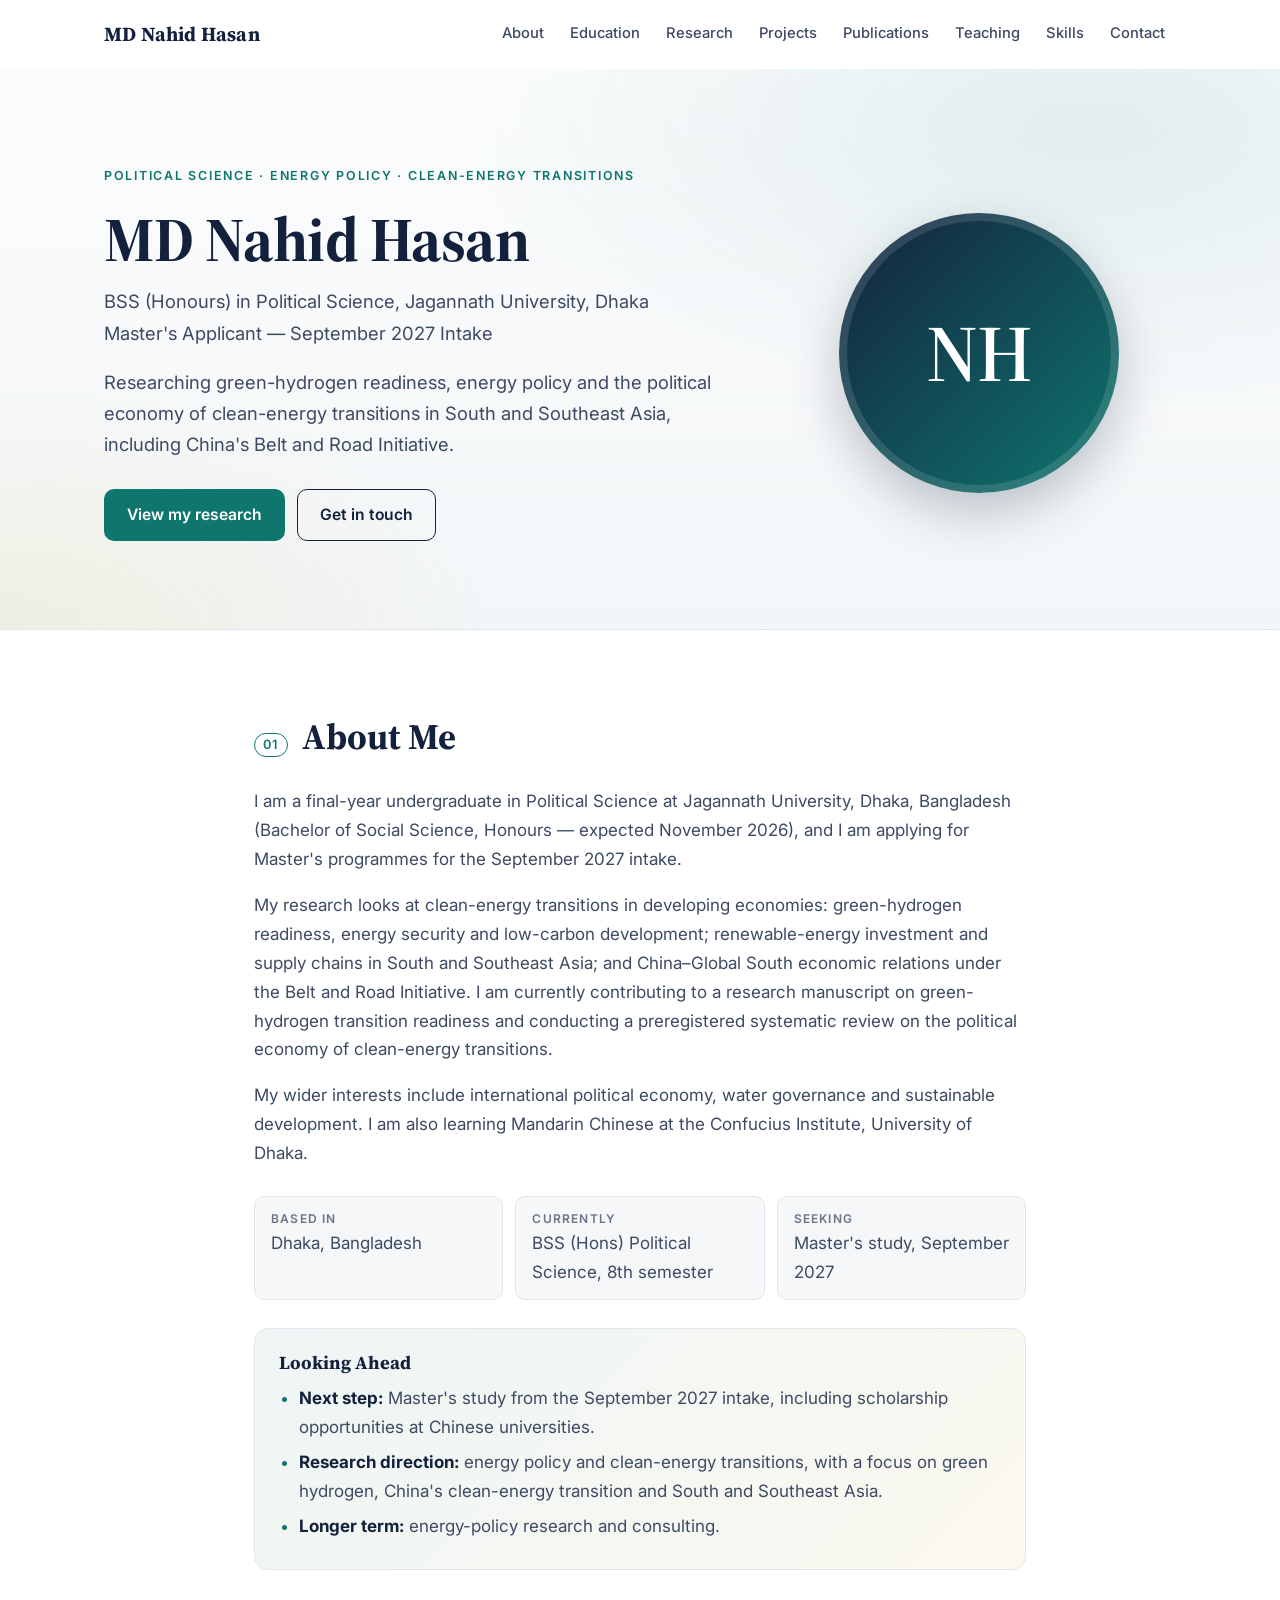
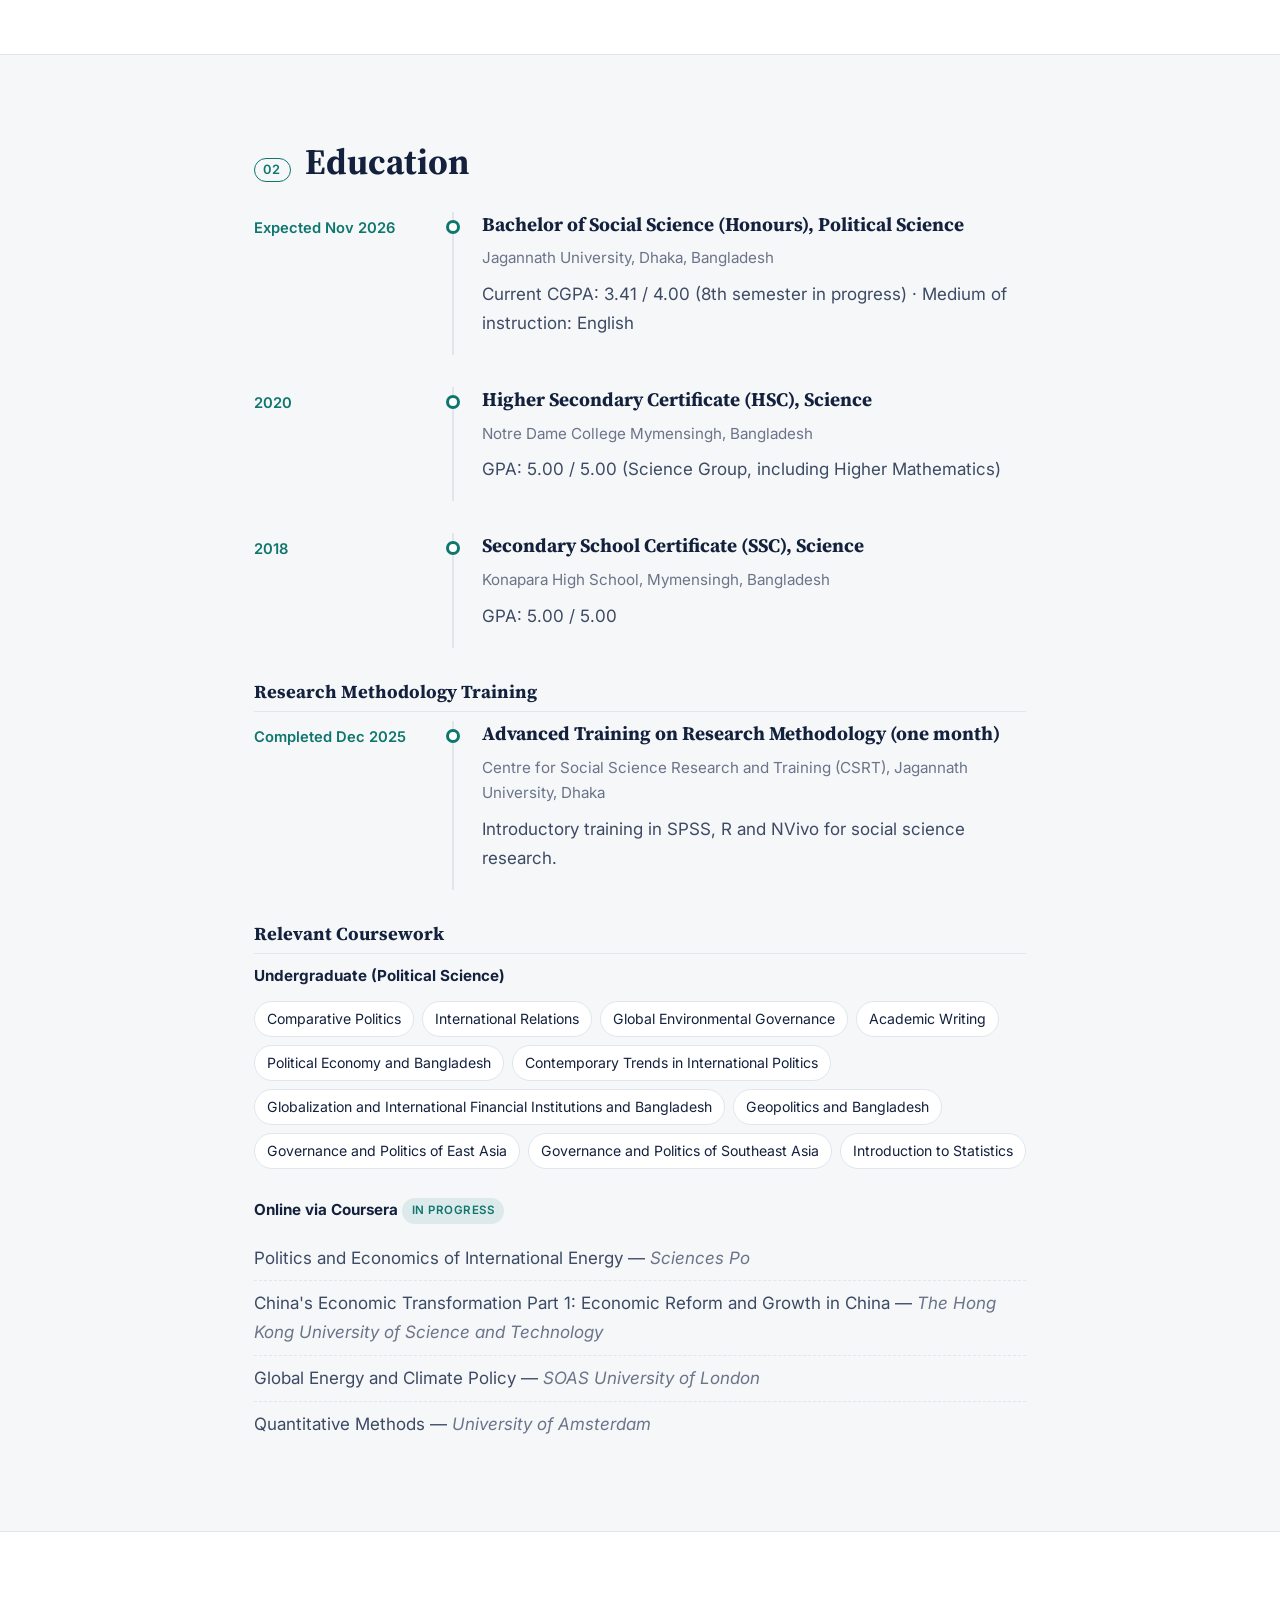
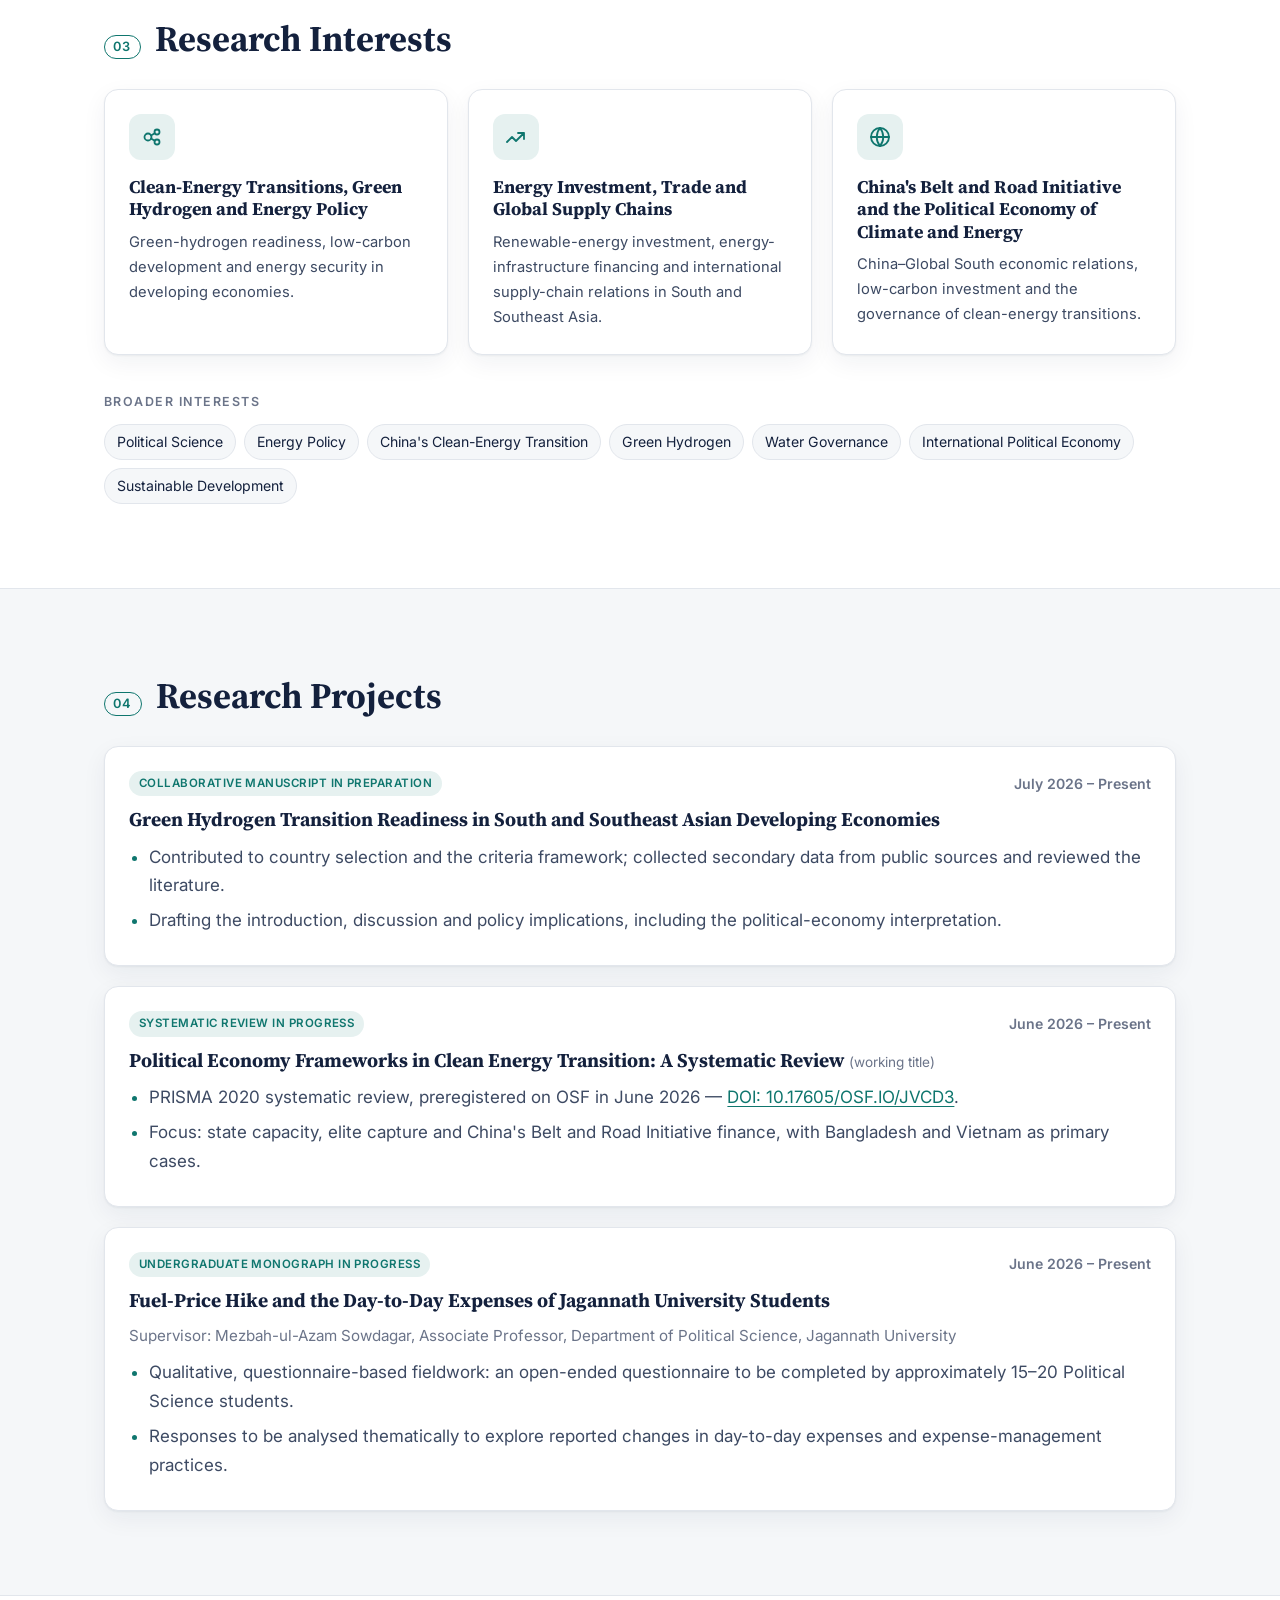
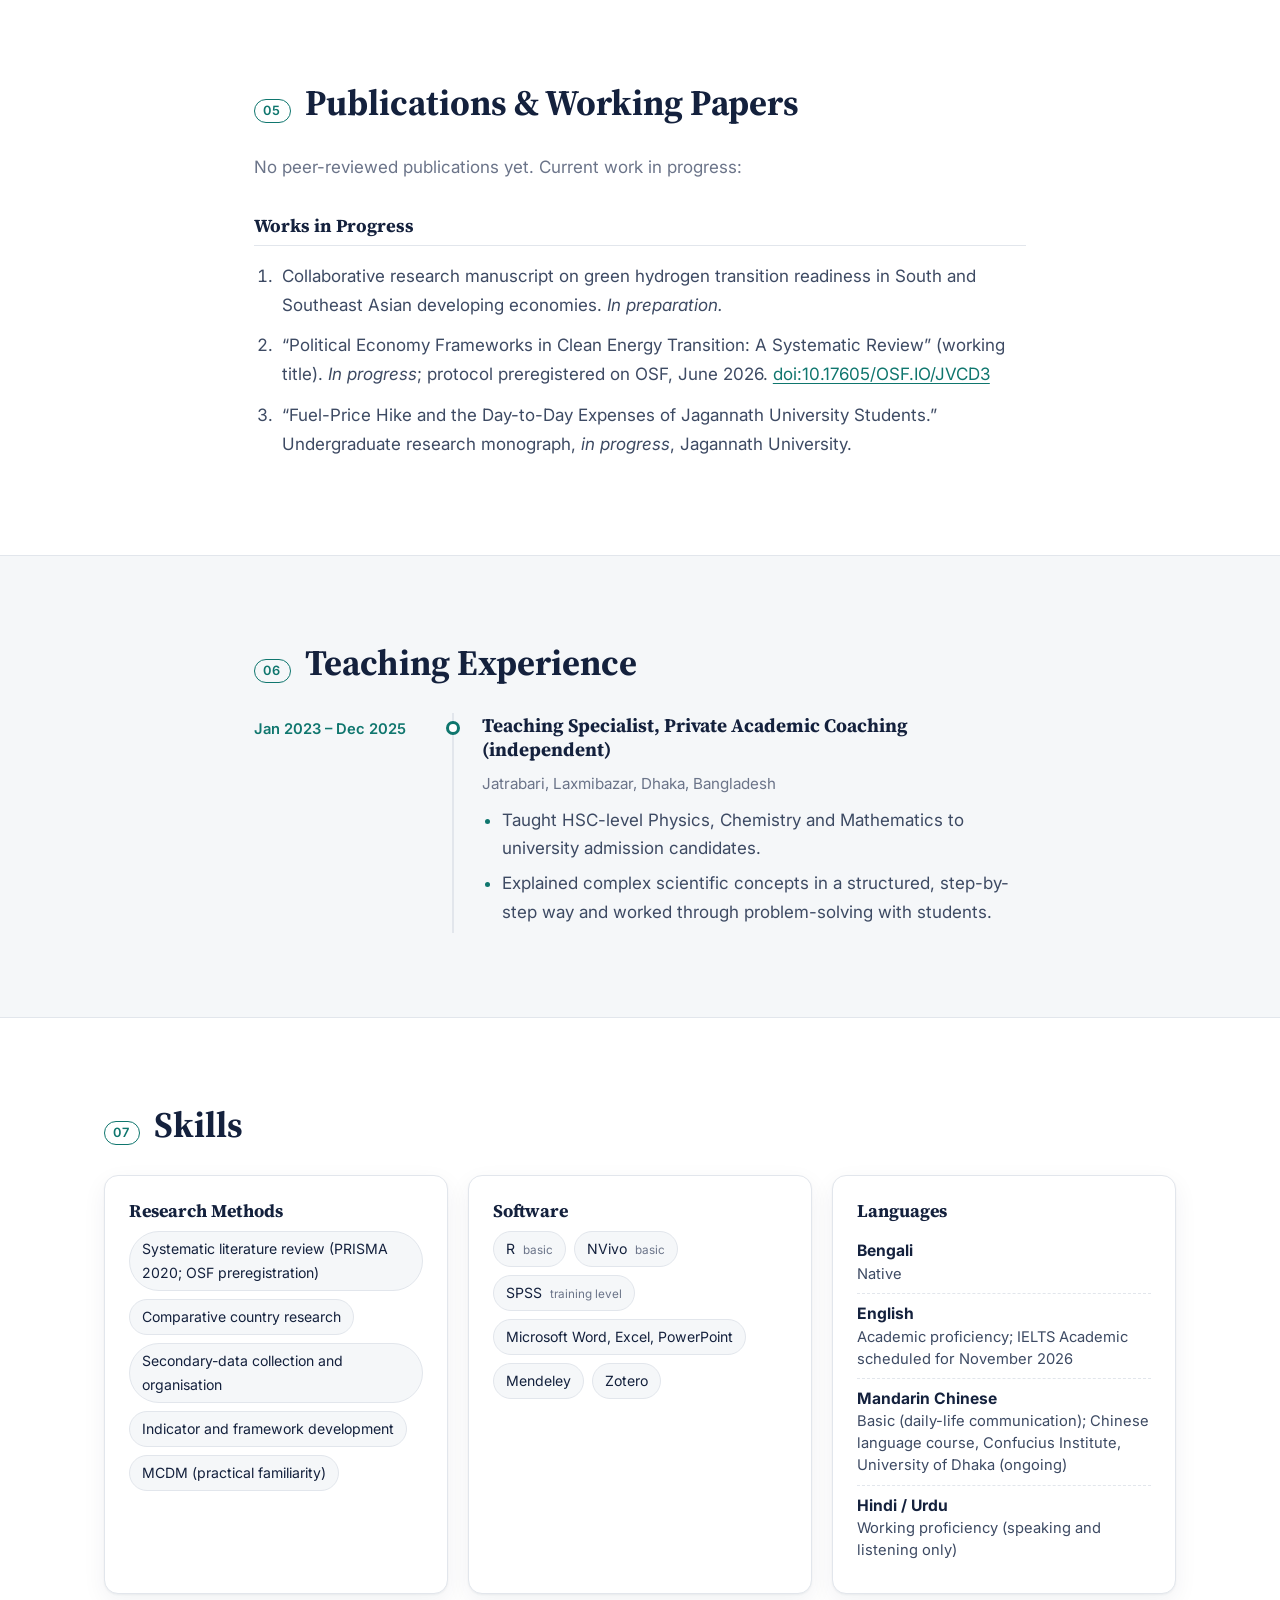
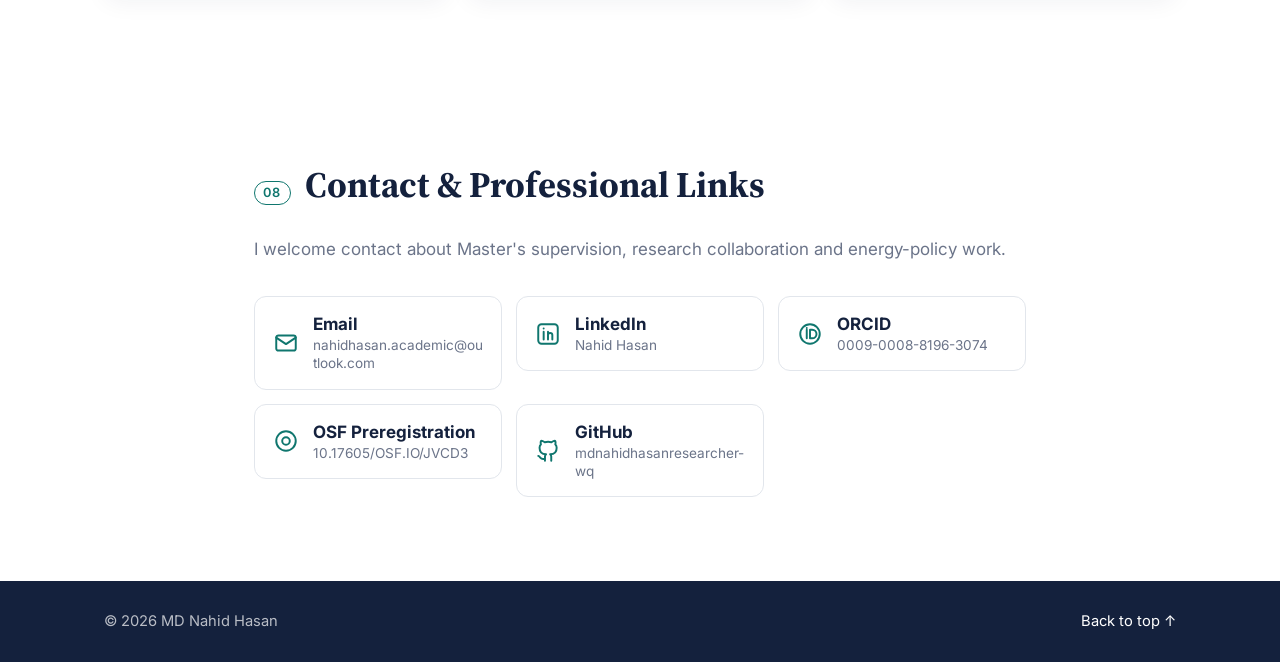
==== commit fadd8bc9: "Add career interests, sharing preview and publishing guide Add a Looking Ahead block to About, a pri" ====
--- a/index.html
+++ b/index.html
@@ -12,6 +12,28 @@
   <meta property="og:title" content="MD Nahid Hasan | Political Science &amp; Energy Policy">
   <meta property="og:description" content="Clean-energy transitions · Green hydrogen · Energy policy · China's Belt and Road Initiative · South and Southeast Asia">
   <meta property="og:url" content="https://mdnahidhasanresearcher-wq.github.io/">
+  <meta property="og:image" content="https://mdnahidhasanresearcher-wq.github.io/assets/img/social-card.png">
+  <meta property="og:image:width" content="1200">
+  <meta property="og:image:height" content="630">
+  <meta name="twitter:card" content="summary_large_image">
+  <link rel="canonical" href="https://mdnahidhasanresearcher-wq.github.io/">
+
+  <!-- Helps search engines connect this site with your ORCID and LinkedIn profiles -->
+  <script type="application/ld+json">
+  {
+    "@context": "https://schema.org",
+    "@type": "Person",
+    "name": "MD Nahid Hasan",
+    "url": "https://mdnahidhasanresearcher-wq.github.io/",
+    "affiliation": { "@type": "CollegeOrUniversity", "name": "Jagannath University" },
+    "knowsAbout": ["Political Science", "Energy policy", "Clean-energy transitions", "Green hydrogen", "Belt and Road Initiative", "International political economy", "Water governance", "Sustainable development"],
+    "sameAs": [
+      "https://orcid.org/0009-0008-8196-3074",
+      "https://www.linkedin.com/in/nahid-hasan-%E6%9E%97%E5%AE%89%E5%AE%87-74589a313",
+      "https://github.com/mdnahidhasanresearcher-wq"
+    ]
+  }
+  </script>
 
   <link rel="icon" href="assets/img/favicon.svg" type="image/svg+xml">
   <link rel="preconnect" href="https://fonts.googleapis.com">
@@ -62,8 +84,9 @@
             Road Initiative.
           </p>
           <div class="hero-actions">
-            <a class="btn btn-primary needs-cv" href="#cv" hidden>Download CV</a>
+            <a class="btn btn-primary" href="#projects">View my research</a>
             <a class="btn btn-ghost" href="#contact">Get in touch</a>
+            <a class="btn btn-ghost needs-cv" href="#cv" hidden>Download CV</a>
           </div>
         </div>
         <div class="hero-photo">
@@ -104,6 +127,15 @@
           <li><span class="fact-label">Currently</span>BSS (Hons) Political Science, 8th semester</li>
           <li><span class="fact-label">Seeking</span>Master's study, September 2027</li>
         </ul>
+
+        <div class="goals" id="goals">
+          <h3>Looking Ahead</h3>
+          <ul class="bullets">
+            <li><strong>Next step:</strong> Master's study from the September 2027 intake, including scholarship opportunities at Chinese universities.</li>
+            <li><strong>Research direction:</strong> energy policy and clean-energy transitions, with a focus on green hydrogen, China's clean-energy transition and South and Southeast Asia.</li>
+            <li><strong>Longer term:</strong> energy-policy research and consulting.</li>
+          </ul>
+        </div>
       </div>
     </section>
 
@@ -377,7 +409,7 @@
     <!-- This section stays hidden until files/MD_Nahid_Hasan_CV.pdf exists (see assets/js/main.js). -->
     <section class="section cv-section needs-cv" id="cv" hidden>
       <div class="container narrow cv-box">
-        <h2 class="section-title light"><span class="section-num">08</span>Curriculum Vitae</h2>
+        <h2 class="section-title light">Curriculum Vitae</h2>
         <p>Download my full academic CV as a PDF.</p>
         <!--
           The button links to files/MD_Nahid_Hasan_CV.pdf
@@ -395,7 +427,7 @@
     <!-- ================= CONTACT / LINKS ================= -->
     <section class="section" id="contact">
       <div class="container narrow">
-        <h2 class="section-title"><span class="section-num">09</span>Contact &amp; Professional Links</h2>
+        <h2 class="section-title"><span class="section-num">08</span>Contact &amp; Professional Links</h2>
         <p class="section-intro">
           I welcome contact about Master's supervision, research collaboration and
           energy-policy work.
--- a/assets/css/style.css
+++ b/assets/css/style.css
@@ -286,3 +286,8 @@
   .timeline-date { padding-left: 28px; }
   .card-grid.two { grid-template-columns: 1fr; }
 }
+
+/* ---------- Looking ahead (About section) ---------- */
+.goals { margin-top: 28px; padding: 22px 24px; border-radius: var(--radius); background: linear-gradient(135deg, rgba(15, 118, 110, .07), rgba(201, 162, 39, .07)); border: 1px solid var(--line); }
+.goals h3 { font-size: 1.15rem; margin-bottom: 10px; }
+.goals strong { color: var(--ink); }
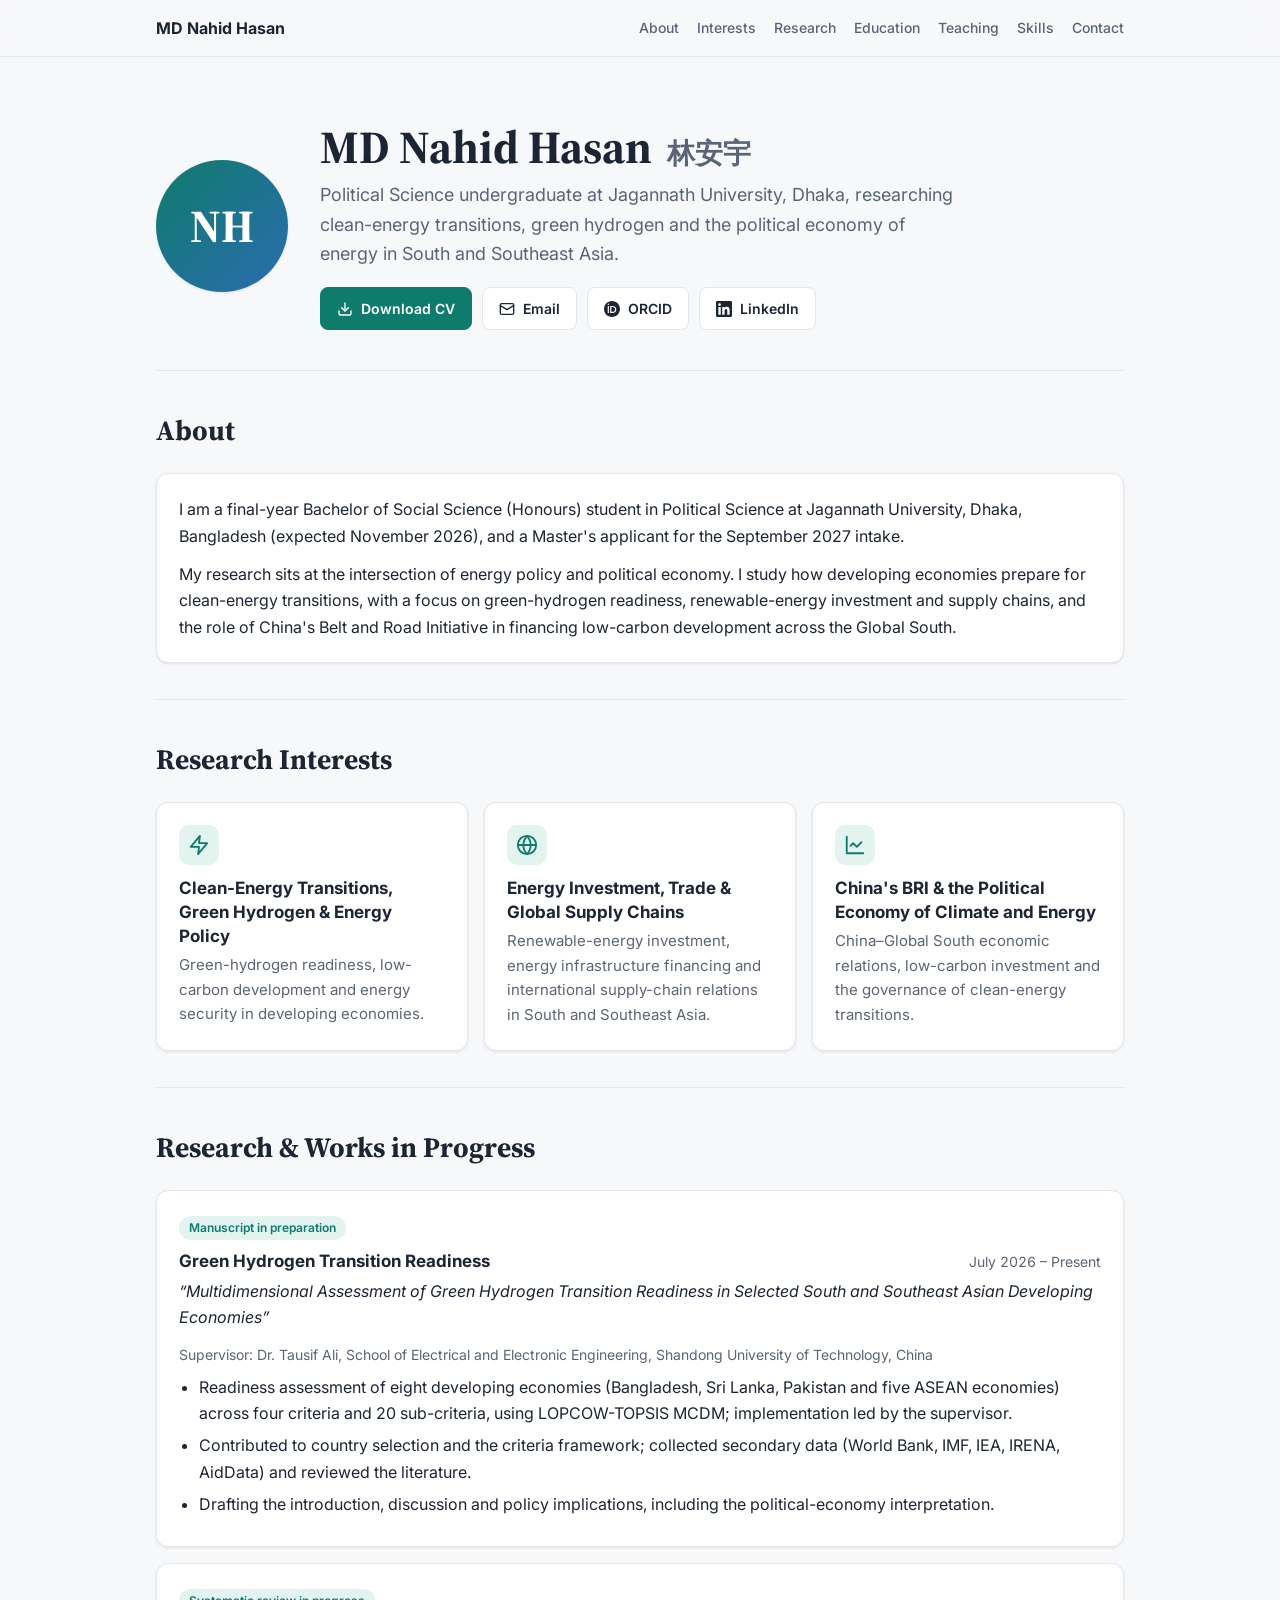
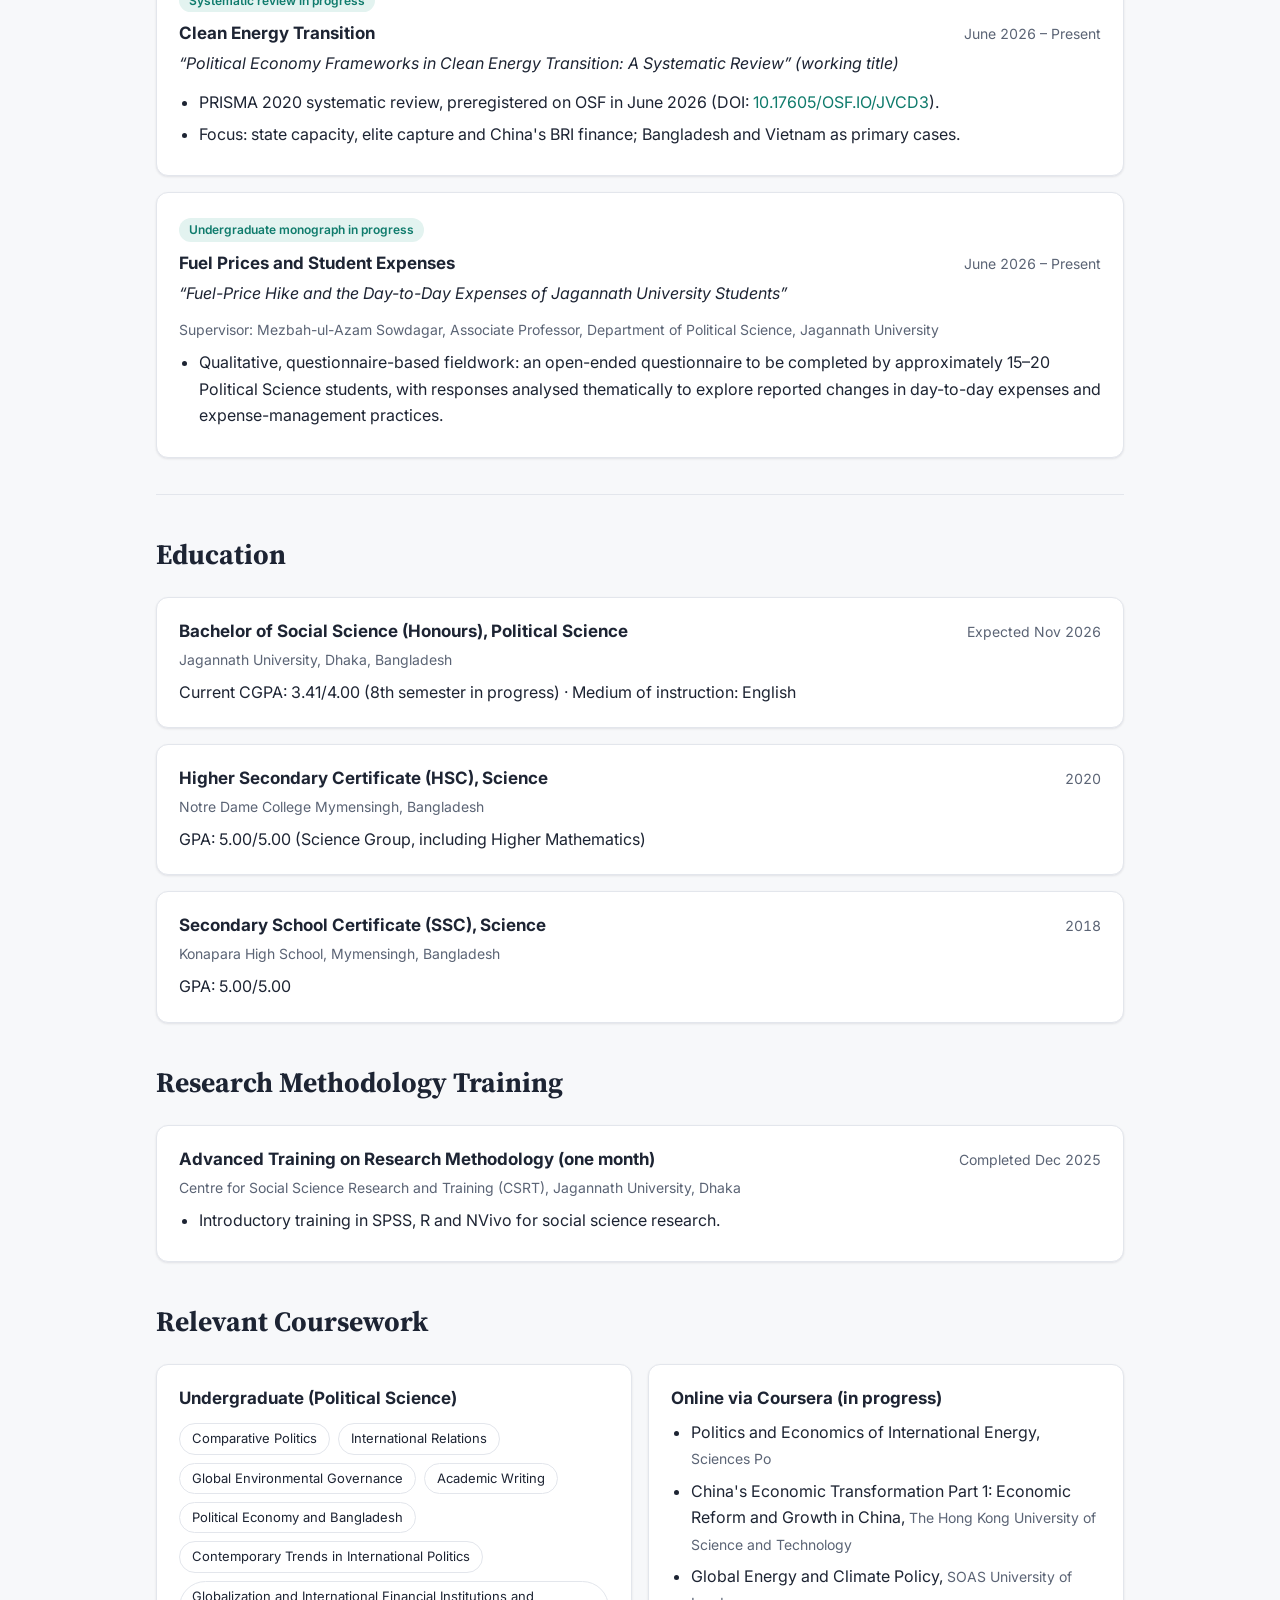
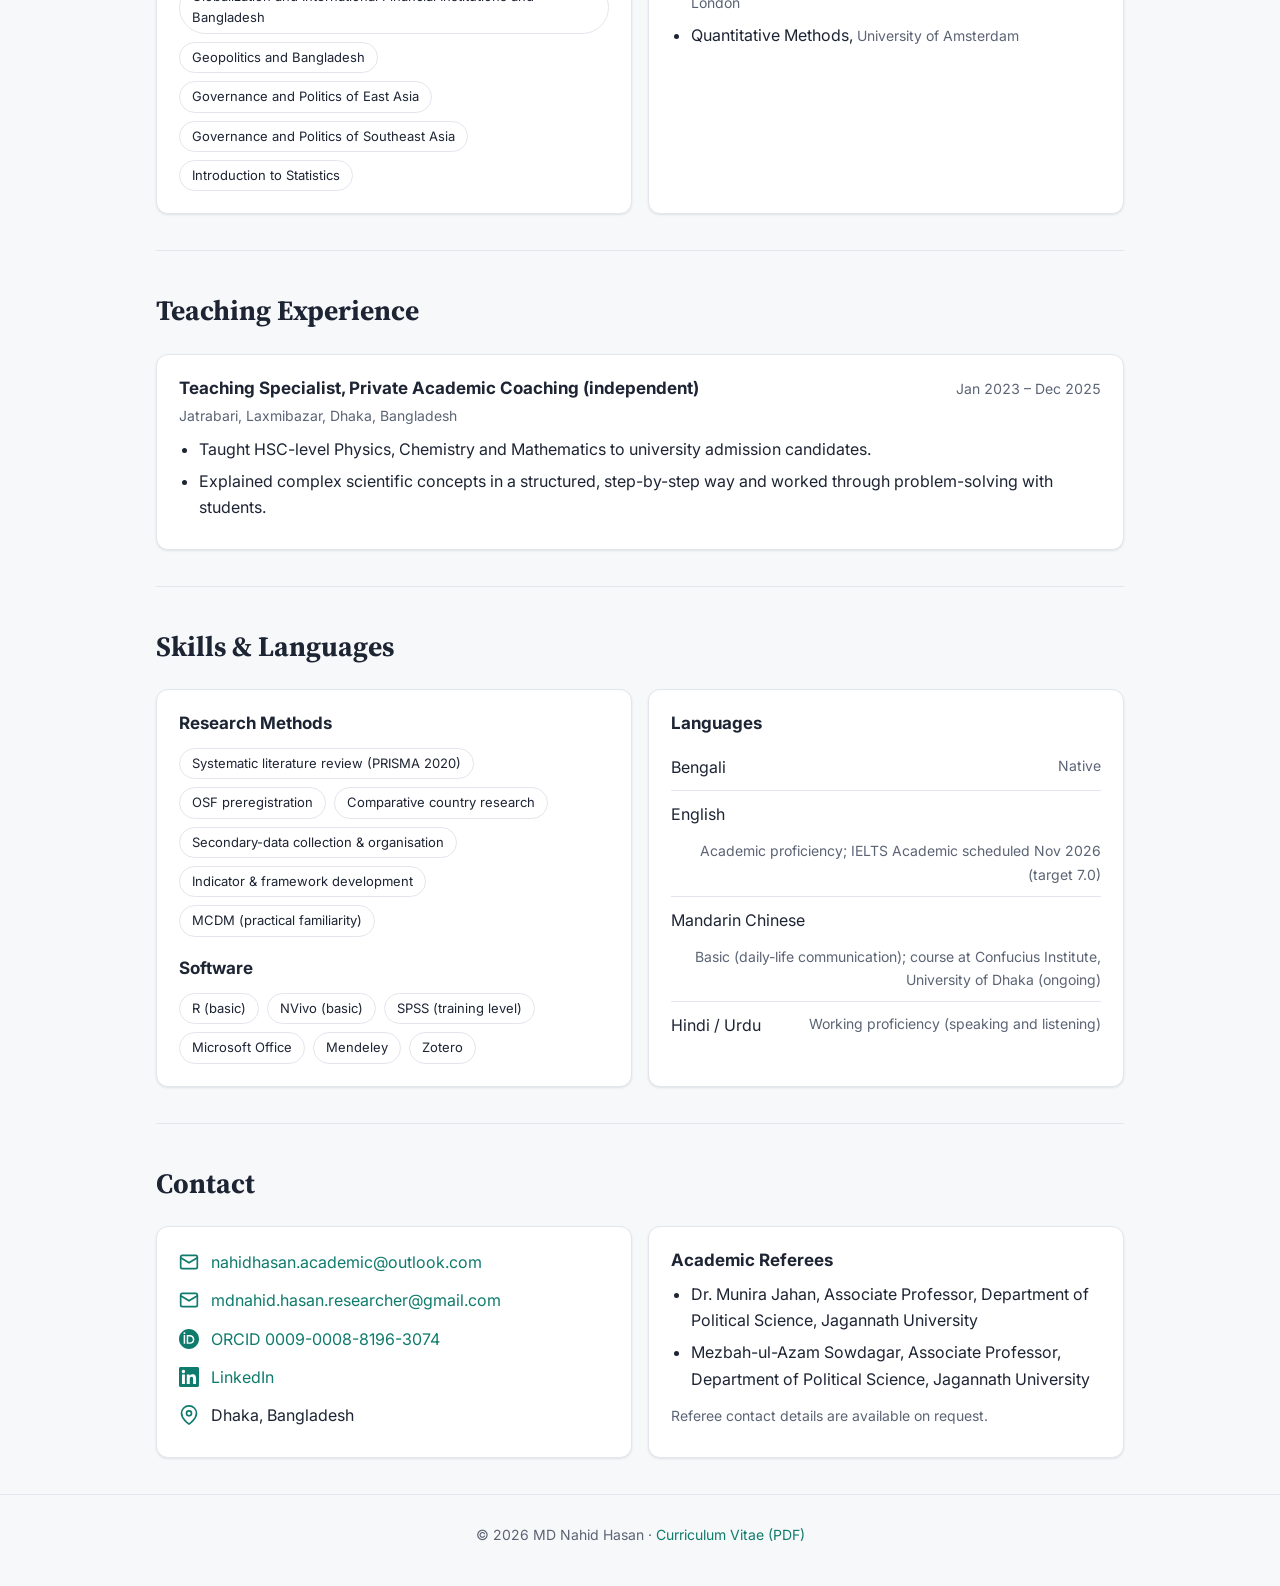
==== commit 9f37df08: "Add files via upload" ====
--- a/index.html
+++ b/index.html
@@ -1,485 +1,450 @@
-<!DOCTYPE html>
+<!doctype html>
 <html lang="en">
 <head>
-  <meta charset="UTF-8">
-  <meta name="viewport" content="width=device-width, initial-scale=1.0">
-  <title>MD Nahid Hasan | Political Science &amp; Energy Policy</title>
-  <meta name="description" content="MD Nahid Hasan — BSS (Honours) in Political Science, Jagannath University, Dhaka. Research on clean-energy transitions, green hydrogen, energy policy and the political economy of China's Belt and Road Initiative. Master's applicant, September 2027 intake.">
+  <meta charset="utf-8">
+  <meta name="viewport" content="width=device-width, initial-scale=1">
+  <title>MD Nahid Hasan (林安宇) | Academic Portfolio</title>
+  <meta name="description" content="Academic portfolio of MD Nahid Hasan: political science researcher working on clean-energy transitions, green hydrogen, energy policy and China's Belt and Road Initiative.">
   <meta name="author" content="MD Nahid Hasan">
-
-  <!-- Preview card when the link is shared (LinkedIn, WeChat, email, etc.) -->
+  <meta property="og:title" content="MD Nahid Hasan | Academic Portfolio">
+  <meta property="og:description" content="Clean-energy transitions, green hydrogen, energy policy and the political economy of climate and energy.">
   <meta property="og:type" content="website">
-  <meta property="og:title" content="MD Nahid Hasan | Political Science &amp; Energy Policy">
-  <meta property="og:description" content="Clean-energy transitions · Green hydrogen · Energy policy · China's Belt and Road Initiative · South and Southeast Asia">
-  <meta property="og:url" content="https://mdnahidhasanresearcher-wq.github.io/">
-  <meta property="og:image" content="https://mdnahidhasanresearcher-wq.github.io/assets/img/social-card.png">
-  <meta property="og:image:width" content="1200">
-  <meta property="og:image:height" content="630">
-  <meta name="twitter:card" content="summary_large_image">
-  <link rel="canonical" href="https://mdnahidhasanresearcher-wq.github.io/">
-
-  <!-- Helps search engines connect this site with your ORCID and LinkedIn profiles -->
-  <script type="application/ld+json">
-  {
-    "@context": "https://schema.org",
-    "@type": "Person",
-    "name": "MD Nahid Hasan",
-    "url": "https://mdnahidhasanresearcher-wq.github.io/",
-    "affiliation": { "@type": "CollegeOrUniversity", "name": "Jagannath University" },
-    "knowsAbout": ["Political Science", "Energy policy", "Clean-energy transitions", "Green hydrogen", "Belt and Road Initiative", "International political economy", "Water governance", "Sustainable development"],
-    "sameAs": [
-      "https://orcid.org/0009-0008-8196-3074",
-      "https://www.linkedin.com/in/nahid-hasan-%E6%9E%97%E5%AE%89%E5%AE%87-74589a313",
-      "https://github.com/mdnahidhasanresearcher-wq"
-    ]
-  }
-  </script>
-
-  <link rel="icon" href="assets/img/favicon.svg" type="image/svg+xml">
   <link rel="preconnect" href="https://fonts.googleapis.com">
   <link rel="preconnect" href="https://fonts.gstatic.com" crossorigin>
-  <link href="https://fonts.googleapis.com/css2?family=Inter:wght@400;500;600;700&family=Source+Serif+4:opsz,wght@8..60,500;8..60,600;8..60,700&display=swap" rel="stylesheet">
-  <link rel="stylesheet" href="assets/css/style.css">
+  <link href="https://fonts.googleapis.com/css2?family=Inter:wght@400;500;600;700&family=Source+Serif+4:wght@600;700&display=swap" rel="stylesheet">
+  <style>
+    :root {
+      --bg: #f7f8fa;
+      --surface: #ffffff;
+      --text: #1d2433;
+      --muted: #5b6475;
+      --border: #e3e6ec;
+      --accent: #0f7b6c;
+      --accent-soft: #e3f3f0;
+      --shadow: 0 1px 3px rgba(16, 24, 40, .06), 0 1px 2px rgba(16, 24, 40, .04);
+    }
+    @media (prefers-color-scheme: dark) {
+      :root {
+        --bg: #0f141b;
+        --surface: #161d27;
+        --text: #e6e9ef;
+        --muted: #9aa3b2;
+        --border: #263040;
+        --accent: #4fc3ad;
+        --accent-soft: #15302c;
+        --shadow: none;
+      }
+    }
+    * { box-sizing: border-box; }
+    html { scroll-behavior: smooth; }
+    body {
+      margin: 0;
+      font-family: "Inter", system-ui, -apple-system, "Segoe UI", Roboto, sans-serif;
+      background: var(--bg);
+      color: var(--text);
+      line-height: 1.65;
+      font-size: 16px;
+    }
+    a { color: var(--accent); text-decoration: none; }
+    a:hover { text-decoration: underline; }
+
+    /* Navigation */
+    nav {
+      position: sticky; top: 0; z-index: 10;
+      background: color-mix(in srgb, var(--bg) 88%, transparent);
+      backdrop-filter: blur(8px);
+      border-bottom: 1px solid var(--border);
+    }
+    .nav-inner {
+      max-width: 1000px; margin: 0 auto; padding: 0 16px;
+      display: flex; align-items: center; justify-content: space-between; gap: 16px;
+      height: 56px;
+    }
+    .brand { font-weight: 700; color: var(--text); white-space: nowrap; }
+    .nav-links { display: flex; gap: 18px; overflow-x: auto; scrollbar-width: none; }
+    .nav-links::-webkit-scrollbar { display: none; }
+    .nav-links a { color: var(--muted); font-size: 14px; font-weight: 500; white-space: nowrap; }
+    .nav-links a:hover { color: var(--accent); text-decoration: none; }
+
+    .wrap { max-width: 1000px; margin: 0 auto; padding: 0 16px; }
+
+    /* Hero */
+    header.hero { padding: 64px 0 40px; }
+    .hero-grid { display: grid; grid-template-columns: auto 1fr; gap: 32px; align-items: center; }
+    .avatar {
+      width: 132px; height: 132px; border-radius: 50%;
+      background: linear-gradient(135deg, var(--accent), #2b6cb0);
+      color: #fff; display: grid; place-items: center;
+      font-family: "Source Serif 4", Georgia, serif; font-size: 46px; font-weight: 700;
+      box-shadow: var(--shadow);
+    }
+    h1 {
+      font-family: "Source Serif 4", Georgia, serif;
+      font-size: clamp(32px, 5vw, 46px); line-height: 1.15; margin: 0 0 6px;
+    }
+    h1 .cn { font-weight: 600; color: var(--muted); font-size: .6em; margin-left: 6px; }
+    .tagline { font-size: 18px; color: var(--muted); margin: 0 0 18px; max-width: 640px; }
+    .buttons { display: flex; flex-wrap: wrap; gap: 10px; }
+    .btn {
+      display: inline-flex; align-items: center; gap: 8px;
+      padding: 9px 16px; border-radius: 8px; font-size: 14px; font-weight: 600;
+      border: 1px solid var(--border); background: var(--surface); color: var(--text);
+    }
+    .btn:hover { border-color: var(--accent); color: var(--accent); text-decoration: none; }
+    .btn.primary { background: var(--accent); border-color: var(--accent); color: #fff; }
+    .btn.primary:hover { filter: brightness(1.08); color: #fff; }
+    .btn svg { width: 16px; height: 16px; flex: none; }
+
+    /* Sections */
+    section { padding: 36px 0; border-top: 1px solid var(--border); scroll-margin-top: 64px; }
+    h2 {
+      font-family: "Source Serif 4", Georgia, serif;
+      font-size: 28px; margin: 0 0 20px;
+    }
+    h3 { font-size: 17px; margin: 0 0 4px; line-height: 1.4; }
+    p { margin: 0 0 12px; }
+    ul { margin: 8px 0 0; padding-left: 20px; }
+    li { margin-bottom: 6px; }
+
+    .card {
+      background: var(--surface); border: 1px solid var(--border);
+      border-radius: 12px; padding: 22px; box-shadow: var(--shadow);
+    }
+    .stack { display: grid; gap: 16px; }
+    .grid-3 { display: grid; grid-template-columns: repeat(3, 1fr); gap: 16px; }
+    .grid-2 { display: grid; grid-template-columns: repeat(2, 1fr); gap: 16px; }
+
+    .meta { color: var(--muted); font-size: 14px; margin-bottom: 8px; }
+    .row-head { display: flex; justify-content: space-between; gap: 12px; flex-wrap: wrap; align-items: baseline; }
+    .date { color: var(--muted); font-size: 14px; white-space: nowrap; font-variant-numeric: tabular-nums; }
+    .badge {
+      display: inline-block; font-size: 12px; font-weight: 600;
+      padding: 2px 10px; border-radius: 999px;
+      background: var(--accent-soft); color: var(--accent); margin-bottom: 10px;
+    }
+    .interest .icon {
+      width: 40px; height: 40px; border-radius: 10px; background: var(--accent-soft);
+      color: var(--accent); display: grid; place-items: center; margin-bottom: 12px;
+    }
+    .interest .icon svg { width: 22px; height: 22px; }
+    .interest p { color: var(--muted); font-size: 15px; margin: 0; }
+    .work-title { font-style: italic; color: var(--text); }
+
+    .tags { display: flex; flex-wrap: wrap; gap: 8px; margin-top: 4px; }
+    .tag {
+      font-size: 13px; padding: 4px 12px; border-radius: 999px;
+      border: 1px solid var(--border); background: var(--surface); color: var(--text);
+    }
+    .lang-row { display: flex; justify-content: space-between; gap: 12px; padding: 10px 0; border-bottom: 1px solid var(--border); flex-wrap: wrap; }
+    .lang-row:last-child { border-bottom: 0; }
+    .lang-row span:last-child { color: var(--muted); font-size: 14px; text-align: right; }
+
+    .contact-list { list-style: none; padding: 0; margin: 0; display: grid; gap: 12px; }
+    .contact-list li { display: flex; gap: 12px; align-items: center; margin: 0; overflow-wrap: anywhere; }
+    .contact-list svg { width: 20px; height: 20px; color: var(--accent); flex: none; }
+
+    footer { padding: 28px 0 40px; color: var(--muted); font-size: 14px; border-top: 1px solid var(--border); text-align: center; }
+
+    @media (max-width: 820px) {
+      .grid-3 { grid-template-columns: 1fr; }
+      .grid-2 { grid-template-columns: 1fr; }
+    }
+    @media (max-width: 600px) {
+      header.hero { padding: 40px 0 28px; }
+      .hero-grid { grid-template-columns: 1fr; gap: 20px; }
+      .avatar { width: 96px; height: 96px; font-size: 34px; }
+      .brand { display: none; }
+      .card { padding: 18px; }
+    }
+  </style>
 </head>
 <body>
 
-  <a class="skip-link" href="#main">Skip to content</a>
-
-  <!-- ================= NAVIGATION BAR ================= -->
-  <header class="site-header" id="top">
-    <nav class="nav container" aria-label="Main navigation">
-      <a class="brand" href="#home">MD Nahid Hasan</a>
-      <button class="nav-toggle" aria-label="Open menu" aria-expanded="false" aria-controls="nav-menu">
-        <span></span><span></span><span></span>
-      </button>
-      <ul class="nav-menu" id="nav-menu">
-        <li><a href="#about">About</a></li>
-        <li><a href="#education">Education</a></li>
-        <li><a href="#research">Research</a></li>
-        <li><a href="#projects">Projects</a></li>
-        <li><a href="#publications">Publications</a></li>
-        <li><a href="#teaching">Teaching</a></li>
-        <li><a href="#skills">Skills</a></li>
-        <li><a href="#contact">Contact</a></li>
-        <li class="needs-cv" hidden><a class="nav-cta" href="#cv">CV</a></li>
-      </ul>
-    </nav>
+<nav aria-label="Main">
+  <div class="nav-inner">
+    <a class="brand" href="#top">MD Nahid Hasan</a>
+    <div class="nav-links">
+      <a href="#about">About</a>
+      <a href="#interests">Interests</a>
+      <a href="#research">Research</a>
+      <a href="#education">Education</a>
+      <a href="#teaching">Teaching</a>
+      <a href="#skills">Skills</a>
+      <a href="#contact">Contact</a>
+    </div>
+  </div>
+</nav>
+
+<main id="top">
+  <header class="hero">
+    <div class="wrap hero-grid">
+      <div class="avatar" aria-hidden="true">NH</div>
+      <div>
+        <h1>MD Nahid Hasan <span class="cn" lang="zh">林安宇</span></h1>
+        <p class="tagline">Political Science undergraduate at Jagannath University, Dhaka, researching clean-energy transitions, green hydrogen and the political economy of energy in South and Southeast Asia.</p>
+        <div class="buttons">
+          <a class="btn primary" href="MD_Nahid_Hasan_CV.pdf" target="_blank" rel="noopener">
+            <svg viewBox="0 0 24 24" fill="none" stroke="currentColor" stroke-width="2" stroke-linecap="round" stroke-linejoin="round"><path d="M21 15v4a2 2 0 0 1-2 2H5a2 2 0 0 1-2-2v-4"/><polyline points="7 10 12 15 17 10"/><line x1="12" y1="15" x2="12" y2="3"/></svg>
+            Download CV
+          </a>
+          <a class="btn" href="mailto:nahidhasan.academic@outlook.com">
+            <svg viewBox="0 0 24 24" fill="none" stroke="currentColor" stroke-width="2" stroke-linecap="round" stroke-linejoin="round"><rect x="2" y="4" width="20" height="16" rx="2"/><path d="m22 7-10 6L2 7"/></svg>
+            Email
+          </a>
+          <a class="btn" href="https://orcid.org/0009-0008-8196-3074" target="_blank" rel="noopener">
+            <svg viewBox="0 0 24 24" fill="currentColor"><path d="M12 0C5.37 0 0 5.37 0 12s5.37 12 12 12 12-5.37 12-12S18.63 0 12 0zM7.37 17.82H5.6V7.32h1.77v10.5zM6.48 6.1a1.15 1.15 0 1 1 0-2.3 1.15 1.15 0 0 1 0 2.3zm11.95 6.47c0 3.03-2.13 5.25-5.6 5.25H9.27V7.32h3.6c3.42 0 5.56 2.22 5.56 5.25zm-1.83 0c0-2.2-1.4-3.66-3.82-3.66h-1.74v7.32h1.74c2.4 0 3.82-1.48 3.82-3.66z"/></svg>
+            ORCID
+          </a>
+          <a class="btn" href="https://www.linkedin.com/in/nahid-hasan-%E6%9E%97%E5%AE%89%E5%AE%87-74589a313" target="_blank" rel="noopener">
+            <svg viewBox="0 0 24 24" fill="currentColor"><path d="M20.45 20.45h-3.56v-5.57c0-1.33-.02-3.04-1.85-3.04-1.85 0-2.14 1.45-2.14 2.94v5.67H9.34V9h3.42v1.56h.05c.48-.9 1.64-1.85 3.37-1.85 3.6 0 4.27 2.37 4.27 5.46v6.28zM5.34 7.43a2.06 2.06 0 1 1 0-4.13 2.06 2.06 0 0 1 0 4.13zM7.12 20.45H3.56V9h3.56v11.45zM22.22 0H1.77C.79 0 0 .77 0 1.73v20.54C0 23.23.79 24 1.77 24h20.45c.98 0 1.78-.77 1.78-1.73V1.73C24 .77 23.2 0 22.22 0z"/></svg>
+            LinkedIn
+          </a>
+        </div>
+      </div>
+    </div>
   </header>
 
-  <main id="main">
-
-    <!-- ================= HOME / HERO ================= -->
-    <section class="hero" id="home">
-      <div class="container hero-grid">
-        <div class="hero-text">
-          <p class="eyebrow">Political Science · Energy Policy · Clean-Energy Transitions</p>
-          <h1>MD Nahid Hasan</h1>
-          <p class="hero-role">
-            BSS (Honours) in Political Science, Jagannath University, Dhaka<br>
-            Master's Applicant — September 2027 Intake
-          </p>
-          <p class="hero-lead">
-            Researching green-hydrogen readiness, energy policy and the political economy of
-            clean-energy transitions in South and Southeast Asia, including China's Belt and
-            Road Initiative.
-          </p>
-          <div class="hero-actions">
-            <a class="btn btn-primary" href="#projects">View my research</a>
-            <a class="btn btn-ghost" href="#contact">Get in touch</a>
-            <a class="btn btn-ghost needs-cv" href="#cv" hidden>Download CV</a>
-          </div>
-        </div>
-        <div class="hero-photo">
-          <!--
-            TO ADD YOUR PHOTO: put a square photo at assets/img/profile.jpg, then replace
-            the <div class="avatar">…</div> below with:
-            <img class="avatar" src="assets/img/profile.jpg" alt="Portrait of MD Nahid Hasan">
-          -->
-          <div class="avatar" role="img" aria-label="Initials of MD Nahid Hasan">NH</div>
-        </div>
-      </div>
-    </section>
-
-    <!-- ================= ABOUT ME ================= -->
-    <section class="section" id="about">
-      <div class="container narrow">
-        <h2 class="section-title"><span class="section-num">01</span>About Me</h2>
-        <p>
-          I am a final-year undergraduate in Political Science at Jagannath University, Dhaka,
-          Bangladesh (Bachelor of Social Science, Honours — expected November 2026), and I am
-          applying for Master's programmes for the September 2027 intake.
-        </p>
-        <p>
-          My research looks at clean-energy transitions in developing economies: green-hydrogen
-          readiness, energy security and low-carbon development; renewable-energy investment and
-          supply chains in South and Southeast Asia; and China–Global South economic relations
-          under the Belt and Road Initiative. I am currently contributing to a research manuscript
-          on green-hydrogen transition readiness and conducting a preregistered systematic review
-          on the political economy of clean-energy transitions.
-        </p>
-        <p>
-          My wider interests include international political economy, water governance and
-          sustainable development. I am also learning Mandarin Chinese at the Confucius Institute,
-          University of Dhaka.
-        </p>
-        <ul class="facts">
-          <li><span class="fact-label">Based in</span>Dhaka, Bangladesh</li>
-          <li><span class="fact-label">Currently</span>BSS (Hons) Political Science, 8th semester</li>
-          <li><span class="fact-label">Seeking</span>Master's study, September 2027</li>
+  <div class="wrap">
+
+    <section id="about">
+      <h2>About</h2>
+      <div class="card">
+        <p>I am a final-year Bachelor of Social Science (Honours) student in Political Science at Jagannath University, Dhaka, Bangladesh (expected November 2026), and a Master's applicant for the September 2027 intake.</p>
+        <p style="margin:0">My research sits at the intersection of energy policy and political economy. I study how developing economies prepare for clean-energy transitions, with a focus on green-hydrogen readiness, renewable-energy investment and supply chains, and the role of China's Belt and Road Initiative in financing low-carbon development across the Global South.</p>
+      </div>
+    </section>
+
+    <section id="interests">
+      <h2>Research Interests</h2>
+      <div class="grid-3">
+        <div class="card interest">
+          <div class="icon"><svg viewBox="0 0 24 24" fill="none" stroke="currentColor" stroke-width="2" stroke-linecap="round" stroke-linejoin="round"><path d="M13 2 3 14h9l-1 8 10-12h-9l1-8z"/></svg></div>
+          <h3>Clean-Energy Transitions, Green Hydrogen &amp; Energy Policy</h3>
+          <p>Green-hydrogen readiness, low-carbon development and energy security in developing economies.</p>
+        </div>
+        <div class="card interest">
+          <div class="icon"><svg viewBox="0 0 24 24" fill="none" stroke="currentColor" stroke-width="2" stroke-linecap="round" stroke-linejoin="round"><circle cx="12" cy="12" r="10"/><path d="M2 12h20"/><path d="M12 2a15.3 15.3 0 0 1 4 10 15.3 15.3 0 0 1-4 10 15.3 15.3 0 0 1-4-10 15.3 15.3 0 0 1 4-10z"/></svg></div>
+          <h3>Energy Investment, Trade &amp; Global Supply Chains</h3>
+          <p>Renewable-energy investment, energy infrastructure financing and international supply-chain relations in South and Southeast Asia.</p>
+        </div>
+        <div class="card interest">
+          <div class="icon"><svg viewBox="0 0 24 24" fill="none" stroke="currentColor" stroke-width="2" stroke-linecap="round" stroke-linejoin="round"><path d="M3 3v18h18"/><path d="m19 9-5 5-4-4-3 3"/></svg></div>
+          <h3>China's BRI &amp; the Political Economy of Climate and Energy</h3>
+          <p>China–Global South economic relations, low-carbon investment and the governance of clean-energy transitions.</p>
+        </div>
+      </div>
+    </section>
+
+    <section id="research">
+      <h2>Research &amp; Works in Progress</h2>
+      <div class="stack">
+        <article class="card">
+          <span class="badge">Manuscript in preparation</span>
+          <div class="row-head">
+            <h3>Green Hydrogen Transition Readiness</h3>
+            <span class="date">July 2026 – Present</span>
+          </div>
+          <p class="work-title">“Multidimensional Assessment of Green Hydrogen Transition Readiness in Selected South and Southeast Asian Developing Economies”</p>
+          <p class="meta">Supervisor: Dr. Tausif Ali, School of Electrical and Electronic Engineering, Shandong University of Technology, China</p>
+          <ul>
+            <li>Readiness assessment of eight developing economies (Bangladesh, Sri Lanka, Pakistan and five ASEAN economies) across four criteria and 20 sub-criteria, using LOPCOW-TOPSIS MCDM; implementation led by the supervisor.</li>
+            <li>Contributed to country selection and the criteria framework; collected secondary data (World Bank, IMF, IEA, IRENA, AidData) and reviewed the literature.</li>
+            <li>Drafting the introduction, discussion and policy implications, including the political-economy interpretation.</li>
+          </ul>
+        </article>
+
+        <article class="card">
+          <span class="badge">Systematic review in progress</span>
+          <div class="row-head">
+            <h3>Clean Energy Transition</h3>
+            <span class="date">June 2026 – Present</span>
+          </div>
+          <p class="work-title">“Political Economy Frameworks in Clean Energy Transition: A Systematic Review” (working title)</p>
+          <ul>
+            <li>PRISMA 2020 systematic review, preregistered on OSF in June 2026 (DOI: <a href="https://doi.org/10.17605/OSF.IO/JVCD3" target="_blank" rel="noopener">10.17605/OSF.IO/JVCD3</a>).</li>
+            <li>Focus: state capacity, elite capture and China's BRI finance; Bangladesh and Vietnam as primary cases.</li>
+          </ul>
+        </article>
+
+        <article class="card">
+          <span class="badge">Undergraduate monograph in progress</span>
+          <div class="row-head">
+            <h3>Fuel Prices and Student Expenses</h3>
+            <span class="date">June 2026 – Present</span>
+          </div>
+          <p class="work-title">“Fuel-Price Hike and the Day-to-Day Expenses of Jagannath University Students”</p>
+          <p class="meta">Supervisor: Mezbah-ul-Azam Sowdagar, Associate Professor, Department of Political Science, Jagannath University</p>
+          <ul>
+            <li>Qualitative, questionnaire-based fieldwork: an open-ended questionnaire to be completed by approximately 15–20 Political Science students, with responses analysed thematically to explore reported changes in day-to-day expenses and expense-management practices.</li>
+          </ul>
+        </article>
+      </div>
+    </section>
+
+    <section id="education">
+      <h2>Education</h2>
+      <div class="stack">
+        <div class="card">
+          <div class="row-head">
+            <h3>Bachelor of Social Science (Honours), Political Science</h3>
+            <span class="date">Expected Nov 2026</span>
+          </div>
+          <p class="meta">Jagannath University, Dhaka, Bangladesh</p>
+          <p style="margin:0">Current CGPA: 3.41/4.00 (8th semester in progress) · Medium of instruction: English</p>
+        </div>
+        <div class="card">
+          <div class="row-head">
+            <h3>Higher Secondary Certificate (HSC), Science</h3>
+            <span class="date">2020</span>
+          </div>
+          <p class="meta">Notre Dame College Mymensingh, Bangladesh</p>
+          <p style="margin:0">GPA: 5.00/5.00 (Science Group, including Higher Mathematics)</p>
+        </div>
+        <div class="card">
+          <div class="row-head">
+            <h3>Secondary School Certificate (SSC), Science</h3>
+            <span class="date">2018</span>
+          </div>
+          <p class="meta">Konapara High School, Mymensingh, Bangladesh</p>
+          <p style="margin:0">GPA: 5.00/5.00</p>
+        </div>
+      </div>
+
+      <h2 style="margin-top:36px">Research Methodology Training</h2>
+      <div class="card">
+        <div class="row-head">
+          <h3>Advanced Training on Research Methodology (one month)</h3>
+          <span class="date">Completed Dec 2025</span>
+        </div>
+        <p class="meta">Centre for Social Science Research and Training (CSRT), Jagannath University, Dhaka</p>
+        <ul><li>Introductory training in SPSS, R and NVivo for social science research.</li></ul>
+      </div>
+
+      <h2 style="margin-top:36px">Relevant Coursework</h2>
+      <div class="grid-2">
+        <div class="card">
+          <h3>Undergraduate (Political Science)</h3>
+          <div class="tags" style="margin-top:12px">
+            <span class="tag">Comparative Politics</span>
+            <span class="tag">International Relations</span>
+            <span class="tag">Global Environmental Governance</span>
+            <span class="tag">Academic Writing</span>
+            <span class="tag">Political Economy and Bangladesh</span>
+            <span class="tag">Contemporary Trends in International Politics</span>
+            <span class="tag">Globalization and International Financial Institutions and Bangladesh</span>
+            <span class="tag">Geopolitics and Bangladesh</span>
+            <span class="tag">Governance and Politics of East Asia</span>
+            <span class="tag">Governance and Politics of Southeast Asia</span>
+            <span class="tag">Introduction to Statistics</span>
+          </div>
+        </div>
+        <div class="card">
+          <h3>Online via Coursera (in progress)</h3>
+          <ul>
+            <li>Politics and Economics of International Energy, <span class="meta">Sciences Po</span></li>
+            <li>China's Economic Transformation Part 1: Economic Reform and Growth in China, <span class="meta">The Hong Kong University of Science and Technology</span></li>
+            <li>Global Energy and Climate Policy, <span class="meta">SOAS University of London</span></li>
+            <li>Quantitative Methods, <span class="meta">University of Amsterdam</span></li>
+          </ul>
+        </div>
+      </div>
+    </section>
+
+    <section id="teaching">
+      <h2>Teaching Experience</h2>
+      <div class="card">
+        <div class="row-head">
+          <h3>Teaching Specialist, Private Academic Coaching (independent)</h3>
+          <span class="date">Jan 2023 – Dec 2025</span>
+        </div>
+        <p class="meta">Jatrabari, Laxmibazar, Dhaka, Bangladesh</p>
+        <ul>
+          <li>Taught HSC-level Physics, Chemistry and Mathematics to university admission candidates.</li>
+          <li>Explained complex scientific concepts in a structured, step-by-step way and worked through problem-solving with students.</li>
         </ul>
-
-        <div class="goals" id="goals">
-          <h3>Looking Ahead</h3>
-          <ul class="bullets">
-            <li><strong>Next step:</strong> Master's study from the September 2027 intake, including scholarship opportunities at Chinese universities.</li>
-            <li><strong>Research direction:</strong> energy policy and clean-energy transitions, with a focus on green hydrogen, China's clean-energy transition and South and Southeast Asia.</li>
-            <li><strong>Longer term:</strong> energy-policy research and consulting.</li>
-          </ul>
-        </div>
-      </div>
-    </section>
-
-    <!-- ================= EDUCATION ================= -->
-    <section class="section alt" id="education">
-      <div class="container narrow">
-        <h2 class="section-title"><span class="section-num">02</span>Education</h2>
-
-        <!--
-          HOW TO ADD A DEGREE: copy one whole <article class="timeline-item">…</article>
-          block and change the text. Newest degree goes first.
-        -->
-        <div class="timeline">
-          <article class="timeline-item">
-            <div class="timeline-date">Expected Nov 2026</div>
-            <div class="timeline-body">
-              <h3>Bachelor of Social Science (Honours), Political Science</h3>
-              <p class="meta">Jagannath University, Dhaka, Bangladesh</p>
-              <p>Current CGPA: 3.41 / 4.00 (8th semester in progress) · Medium of instruction: English</p>
-            </div>
-          </article>
-          <article class="timeline-item">
-            <div class="timeline-date">2020</div>
-            <div class="timeline-body">
-              <h3>Higher Secondary Certificate (HSC), Science</h3>
-              <p class="meta">Notre Dame College Mymensingh, Bangladesh</p>
-              <p>GPA: 5.00 / 5.00 (Science Group, including Higher Mathematics)</p>
-            </div>
-          </article>
-          <article class="timeline-item">
-            <div class="timeline-date">2018</div>
-            <div class="timeline-body">
-              <h3>Secondary School Certificate (SSC), Science</h3>
-              <p class="meta">Konapara High School, Mymensingh, Bangladesh</p>
-              <p>GPA: 5.00 / 5.00</p>
-            </div>
-          </article>
-        </div>
-
-        <h3 class="sub-title">Research Methodology Training</h3>
-        <div class="timeline">
-          <article class="timeline-item">
-            <div class="timeline-date">Completed Dec 2025</div>
-            <div class="timeline-body">
-              <h3>Advanced Training on Research Methodology (one month)</h3>
-              <p class="meta">Centre for Social Science Research and Training (CSRT), Jagannath University, Dhaka</p>
-              <p>Introductory training in SPSS, R and NVivo for social science research.</p>
-            </div>
-          </article>
-        </div>
-
-        <h3 class="sub-title">Relevant Coursework</h3>
-        <div class="course-grid">
-          <div>
-            <h4>Undergraduate (Political Science)</h4>
-            <ul class="chips">
-              <li>Comparative Politics</li>
-              <li>International Relations</li>
-              <li>Global Environmental Governance</li>
-              <li>Academic Writing</li>
-              <li>Political Economy and Bangladesh</li>
-              <li>Contemporary Trends in International Politics</li>
-              <li>Globalization and International Financial Institutions and Bangladesh</li>
-              <li>Geopolitics and Bangladesh</li>
-              <li>Governance and Politics of East Asia</li>
-              <li>Governance and Politics of Southeast Asia</li>
-              <li>Introduction to Statistics</li>
-            </ul>
-          </div>
-          <div>
-            <h4>Online via Coursera <span class="status">In progress</span></h4>
-            <ul class="plain-list">
-              <li>Politics and Economics of International Energy — <em>Sciences Po</em></li>
-              <li>China's Economic Transformation Part 1: Economic Reform and Growth in China — <em>The Hong Kong University of Science and Technology</em></li>
-              <li>Global Energy and Climate Policy — <em>SOAS University of London</em></li>
-              <li>Quantitative Methods — <em>University of Amsterdam</em></li>
-            </ul>
-          </div>
-        </div>
-      </div>
-    </section>
-
-    <!-- ================= RESEARCH INTERESTS ================= -->
-    <section class="section" id="research">
-      <div class="container">
-        <h2 class="section-title"><span class="section-num">03</span>Research Interests</h2>
-        <div class="card-grid three">
-          <article class="card interest">
-            <div class="icon" aria-hidden="true">
-              <svg viewBox="0 0 24 24"><circle cx="8" cy="12" r="3.5"/><circle cx="17" cy="7" r="2.5"/><circle cx="17" cy="17" r="2.5"/><path d="M11 10.5l3.8-2.2M11 13.5l3.8 2.2"/></svg>
-            </div>
-            <h3>Clean-Energy Transitions, Green Hydrogen and Energy Policy</h3>
-            <p>Green-hydrogen readiness, low-carbon development and energy security in developing economies.</p>
-          </article>
-          <article class="card interest">
-            <div class="icon" aria-hidden="true">
-              <svg viewBox="0 0 24 24"><path d="M3 17l5-5 4 4 8-8M14 8h6v6"/></svg>
-            </div>
-            <h3>Energy Investment, Trade and Global Supply Chains</h3>
-            <p>Renewable-energy investment, energy-infrastructure financing and international supply-chain relations in South and Southeast Asia.</p>
-          </article>
-          <article class="card interest">
-            <div class="icon" aria-hidden="true">
-              <svg viewBox="0 0 24 24"><circle cx="12" cy="12" r="9"/><path d="M3 12h18M12 3a14 14 0 0 1 0 18M12 3a14 14 0 0 0 0 18"/></svg>
-            </div>
-            <h3>China's Belt and Road Initiative and the Political Economy of Climate and Energy</h3>
-            <p>China–Global South economic relations, low-carbon investment and the governance of clean-energy transitions.</p>
-          </article>
-        </div>
-        <p class="also-label">Broader interests</p>
-        <ul class="chips">
-          <li>Political Science</li>
-          <li>Energy Policy</li>
-          <li>China's Clean-Energy Transition</li>
-          <li>Green Hydrogen</li>
-          <li>Water Governance</li>
-          <li>International Political Economy</li>
-          <li>Sustainable Development</li>
-        </ul>
-      </div>
-    </section>
-
-    <!-- ================= RESEARCH PROJECTS ================= -->
-    <section class="section alt" id="projects">
-      <div class="container">
-        <h2 class="section-title"><span class="section-num">04</span>Research Projects</h2>
-        <!--
-          HOW TO ADD A PROJECT: copy one <article class="card project">…</article> block.
-          Only add projects you are happy to make public. Do not post confidential data or results.
-        -->
-        <div class="project-list">
-          <article class="card project">
-            <div class="project-head">
-              <span class="status">Collaborative manuscript in preparation</span>
-              <span class="project-date">July 2026 – Present</span>
-            </div>
-            <!--
-              Kept general on purpose: the exact title, supervisor, country sample, criteria and
-              method of this unpublished joint manuscript are not shown until the supervisor agrees.
-            -->
-            <h3>Green Hydrogen Transition Readiness in South and Southeast Asian Developing Economies</h3>
-            <ul class="bullets">
-              <li>Contributed to country selection and the criteria framework; collected secondary data from public sources and reviewed the literature.</li>
-              <li>Drafting the introduction, discussion and policy implications, including the political-economy interpretation.</li>
-            </ul>
-          </article>
-
-          <article class="card project">
-            <div class="project-head">
-              <span class="status">Systematic review in progress</span>
-              <span class="project-date">June 2026 – Present</span>
-            </div>
-            <h3>Political Economy Frameworks in Clean Energy Transition: A Systematic Review <span class="working-title">(working title)</span></h3>
-            <ul class="bullets">
-              <li>PRISMA 2020 systematic review, preregistered on OSF in June 2026 —
-                <a href="https://doi.org/10.17605/OSF.IO/JVCD3" target="_blank" rel="noopener">DOI: 10.17605/OSF.IO/JVCD3</a>.</li>
-              <li>Focus: state capacity, elite capture and China's Belt and Road Initiative finance, with Bangladesh and Vietnam as primary cases.</li>
-            </ul>
-          </article>
-
-          <article class="card project">
-            <div class="project-head">
-              <span class="status">Undergraduate monograph in progress</span>
-              <span class="project-date">June 2026 – Present</span>
-            </div>
-            <h3>Fuel-Price Hike and the Day-to-Day Expenses of Jagannath University Students</h3>
-            <p class="meta">Supervisor: Mezbah-ul-Azam Sowdagar, Associate Professor, Department of Political Science, Jagannath University</p>
-            <ul class="bullets">
-              <li>Qualitative, questionnaire-based fieldwork: an open-ended questionnaire to be completed by approximately 15–20 Political Science students.</li>
-              <li>Responses to be analysed thematically to explore reported changes in day-to-day expenses and expense-management practices.</li>
-            </ul>
-          </article>
-        </div>
-      </div>
-    </section>
-
-    <!-- ================= PUBLICATIONS / WORKING PAPERS ================= -->
-    <section class="section" id="publications">
-      <div class="container narrow">
-        <h2 class="section-title"><span class="section-num">05</span>Publications &amp; Working Papers</h2>
-
-        <!--
-          HOW TO ADD A PUBLICATION: when a paper is accepted or published, add a new heading
-          <h3 class="sub-title">Peer-Reviewed Publications</h3> above "Works in Progress" and list it as:
-          <li>Hasan, M. N. (Year). Title. <em>Journal Name</em>, Volume(Issue), pages. <a href="https://doi.org/...">DOI</a></li>
-          Always label work honestly: "In preparation", "Under review", "Published".
-        -->
-        <p class="section-intro">No peer-reviewed publications yet. Current work in progress:</p>
-
-        <h3 class="sub-title">Works in Progress</h3>
-        <ol class="pub-list">
-          <li>
-            Collaborative research manuscript on green hydrogen transition readiness in South and
-            Southeast Asian developing economies. <em>In preparation.</em>
-          </li>
-          <li>
-            “Political Economy Frameworks in Clean Energy Transition: A Systematic Review” (working title).
-            <em>In progress</em>; protocol preregistered on OSF, June 2026.
-            <a href="https://doi.org/10.17605/OSF.IO/JVCD3" target="_blank" rel="noopener">doi:10.17605/OSF.IO/JVCD3</a>
-          </li>
-          <li>
-            “Fuel-Price Hike and the Day-to-Day Expenses of Jagannath University Students.”
-            Undergraduate research monograph, <em>in progress</em>, Jagannath University.
-          </li>
-        </ol>
-      </div>
-    </section>
-
-    <!-- ================= TEACHING EXPERIENCE ================= -->
-    <section class="section alt" id="teaching">
-      <div class="container narrow">
-        <h2 class="section-title"><span class="section-num">06</span>Teaching Experience</h2>
-        <!-- HOW TO ADD: copy one <article class="timeline-item">…</article> block. -->
-        <div class="timeline">
-          <article class="timeline-item">
-            <div class="timeline-date">Jan 2023 – Dec 2025</div>
-            <div class="timeline-body">
-              <h3>Teaching Specialist, Private Academic Coaching (independent)</h3>
-              <p class="meta">Jatrabari, Laxmibazar, Dhaka, Bangladesh</p>
-              <ul class="bullets">
-                <li>Taught HSC-level Physics, Chemistry and Mathematics to university admission candidates.</li>
-                <li>Explained complex scientific concepts in a structured, step-by-step way and worked through problem-solving with students.</li>
-              </ul>
-            </div>
-          </article>
-        </div>
-      </div>
-    </section>
-
-    <!-- ================= SKILLS ================= -->
-    <section class="section" id="skills">
-      <div class="container">
-        <h2 class="section-title"><span class="section-num">07</span>Skills</h2>
-        <!-- HOW TO ADD A SKILL: copy a <li>…</li> line inside the right list. -->
-        <div class="card-grid three">
-          <article class="card skill-group">
-            <h3>Research Methods</h3>
-            <ul class="chips">
-              <li>Systematic literature review (PRISMA 2020; OSF preregistration)</li>
-              <li>Comparative country research</li>
-              <li>Secondary-data collection and organisation</li>
-              <li>Indicator and framework development</li>
-              <li>MCDM (practical familiarity)</li>
-            </ul>
-          </article>
-          <article class="card skill-group">
-            <h3>Software</h3>
-            <ul class="chips">
-              <li>R <small>basic</small></li>
-              <li>NVivo <small>basic</small></li>
-              <li>SPSS <small>training level</small></li>
-              <li>Microsoft Word, Excel, PowerPoint</li>
-              <li>Mendeley</li>
-              <li>Zotero</li>
-            </ul>
-          </article>
-          <article class="card skill-group">
-            <h3>Languages</h3>
-            <ul class="lang-list">
-              <li><strong>Bengali</strong> Native</li>
-              <li><strong>English</strong> Academic proficiency; IELTS Academic scheduled for November 2026</li>
-              <li><strong>Mandarin Chinese</strong> Basic (daily-life communication); Chinese language course, Confucius Institute, University of Dhaka (ongoing)</li>
-              <li><strong>Hindi / Urdu</strong> Working proficiency (speaking and listening only)</li>
-            </ul>
-          </article>
-        </div>
-      </div>
-    </section>
-
-    <!-- ================= CV DOWNLOAD ================= -->
-    <!-- This section stays hidden until files/MD_Nahid_Hasan_CV.pdf exists (see assets/js/main.js). -->
-    <section class="section cv-section needs-cv" id="cv" hidden>
-      <div class="container narrow cv-box">
-        <h2 class="section-title light">Curriculum Vitae</h2>
-        <p>Download my full academic CV as a PDF.</p>
-        <!--
-          The button links to files/MD_Nahid_Hasan_CV.pdf
-          To make it work: upload your PUBLIC CV PDF into the "files" folder with exactly that name.
-          Use a version WITHOUT your home address, phone number, WeChat ID and referees' emails.
-        -->
-        <a class="btn btn-light" id="cv-button" href="files/MD_Nahid_Hasan_CV.pdf" download>
-          <svg viewBox="0 0 24 24" aria-hidden="true"><path d="M12 3v12M7 10l5 5 5-5M5 21h14"/></svg>
-          Download CV (PDF)
-        </a>
-        <p class="cv-updated">Academic referees available on request.</p>
-      </div>
-    </section>
-
-    <!-- ================= CONTACT / LINKS ================= -->
-    <section class="section" id="contact">
-      <div class="container narrow">
-        <h2 class="section-title"><span class="section-num">08</span>Contact &amp; Professional Links</h2>
-        <p class="section-intro">
-          I welcome contact about Master's supervision, research collaboration and
-          energy-policy work.
-        </p>
-        <!--
-          HOW TO ADD A LINK (e.g. Google Scholar, ResearchGate): copy one whole
-          <li>…</li> block below and change the address (href), the name and the label.
-        -->
-        <ul class="link-list">
-          <li>
-            <a class="link-card" href="mailto:nahidhasan.academic@outlook.com">
-              <svg viewBox="0 0 24 24" aria-hidden="true"><rect x="3" y="5" width="18" height="14" rx="2"/><path d="m3 7 9 6 9-6"/></svg>
-              <span><strong>Email</strong><small>nahidhasan.academic@outlook.com</small></span>
-            </a>
-          </li>
-          <li>
-            <a class="link-card" href="https://www.linkedin.com/in/nahid-hasan-%E6%9E%97%E5%AE%89%E5%AE%87-74589a313" target="_blank" rel="noopener">
-              <svg viewBox="0 0 24 24" aria-hidden="true"><rect x="3" y="3" width="18" height="18" rx="3"/><path d="M8 10v7M8 7v.01M12 17v-4a2 2 0 0 1 4 0v4M12 10v7"/></svg>
-              <span><strong>LinkedIn</strong><small>Nahid Hasan</small></span>
-            </a>
-          </li>
-          <li>
-            <a class="link-card" href="https://orcid.org/0009-0008-8196-3074" target="_blank" rel="noopener">
-              <svg viewBox="0 0 24 24" aria-hidden="true"><circle cx="12" cy="12" r="9"/><path d="M9 8v8M9 6.5v.01M12 8h2a4 4 0 0 1 0 8h-2z"/></svg>
-              <span><strong>ORCID</strong><small>0009-0008-8196-3074</small></span>
-            </a>
-          </li>
-          <li>
-            <a class="link-card" href="https://doi.org/10.17605/OSF.IO/JVCD3" target="_blank" rel="noopener">
-              <svg viewBox="0 0 24 24" aria-hidden="true"><circle cx="12" cy="12" r="9"/><circle cx="12" cy="12" r="3.5"/></svg>
-              <span><strong>OSF Preregistration</strong><small>10.17605/OSF.IO/JVCD3</small></span>
-            </a>
-          </li>
-          <li>
-            <a class="link-card" href="https://github.com/mdnahidhasanresearcher-wq" target="_blank" rel="noopener">
-              <svg viewBox="0 0 24 24" aria-hidden="true"><path d="M9 19c-4 1.5-4-2-6-2.5M15 21v-3.5a3 3 0 0 0-1-2.5c3 0 6-1.5 6-6a4.6 4.6 0 0 0-1.3-3.2 4.3 4.3 0 0 0-.1-3.2s-1-.3-3.4 1.3a11.6 11.6 0 0 0-6.2 0C6.6 2.3 5.6 2.6 5.6 2.6a4.3 4.3 0 0 0-.1 3.2A4.6 4.6 0 0 0 4.2 9c0 4.5 3 6 6 6a3 3 0 0 0-1 2.5V21"/></svg>
-              <span><strong>GitHub</strong><small>mdnahidhasanresearcher-wq</small></span>
-            </a>
-          </li>
-        </ul>
-      </div>
-    </section>
-
-  </main>
-
-  <footer class="site-footer">
-    <div class="container footer-inner">
-      <p>&copy; <span id="year"></span> MD Nahid Hasan</p>
-      <a href="#home">Back to top ↑</a>
-    </div>
-  </footer>
-
-  <script src="assets/js/main.js"></script>
+      </div>
+    </section>
+
+    <section id="skills">
+      <h2>Skills &amp; Languages</h2>
+      <div class="grid-2">
+        <div class="card">
+          <h3>Research Methods</h3>
+          <div class="tags" style="margin:12px 0 20px">
+            <span class="tag">Systematic literature review (PRISMA 2020)</span>
+            <span class="tag">OSF preregistration</span>
+            <span class="tag">Comparative country research</span>
+            <span class="tag">Secondary-data collection &amp; organisation</span>
+            <span class="tag">Indicator &amp; framework development</span>
+            <span class="tag">MCDM (practical familiarity)</span>
+          </div>
+          <h3>Software</h3>
+          <div class="tags" style="margin-top:12px">
+            <span class="tag">R (basic)</span>
+            <span class="tag">NVivo (basic)</span>
+            <span class="tag">SPSS (training level)</span>
+            <span class="tag">Microsoft Office</span>
+            <span class="tag">Mendeley</span>
+            <span class="tag">Zotero</span>
+          </div>
+        </div>
+        <div class="card">
+          <h3>Languages</h3>
+          <div style="margin-top:8px">
+            <div class="lang-row"><span>Bengali</span><span>Native</span></div>
+            <div class="lang-row"><span>English</span><span>Academic proficiency; IELTS Academic scheduled Nov 2026 (target 7.0)</span></div>
+            <div class="lang-row"><span>Mandarin Chinese</span><span>Basic (daily-life communication); course at Confucius Institute, University of Dhaka (ongoing)</span></div>
+            <div class="lang-row"><span>Hindi / Urdu</span><span>Working proficiency (speaking and listening)</span></div>
+          </div>
+        </div>
+      </div>
+    </section>
+
+    <section id="contact">
+      <h2>Contact</h2>
+      <div class="grid-2">
+        <div class="card">
+          <ul class="contact-list">
+            <li>
+              <svg viewBox="0 0 24 24" fill="none" stroke="currentColor" stroke-width="2" stroke-linecap="round" stroke-linejoin="round"><rect x="2" y="4" width="20" height="16" rx="2"/><path d="m22 7-10 6L2 7"/></svg>
+              <a href="mailto:nahidhasan.academic@outlook.com">nahidhasan.academic@outlook.com</a>
+            </li>
+            <li>
+              <svg viewBox="0 0 24 24" fill="none" stroke="currentColor" stroke-width="2" stroke-linecap="round" stroke-linejoin="round"><rect x="2" y="4" width="20" height="16" rx="2"/><path d="m22 7-10 6L2 7"/></svg>
+              <a href="mailto:mdnahid.hasan.researcher@gmail.com">mdnahid.hasan.researcher@gmail.com</a>
+            </li>
+            <li>
+              <svg viewBox="0 0 24 24" fill="currentColor"><path d="M12 0C5.37 0 0 5.37 0 12s5.37 12 12 12 12-5.37 12-12S18.63 0 12 0zM7.37 17.82H5.6V7.32h1.77v10.5zM6.48 6.1a1.15 1.15 0 1 1 0-2.3 1.15 1.15 0 0 1 0 2.3zm11.95 6.47c0 3.03-2.13 5.25-5.6 5.25H9.27V7.32h3.6c3.42 0 5.56 2.22 5.56 5.25zm-1.83 0c0-2.2-1.4-3.66-3.82-3.66h-1.74v7.32h1.74c2.4 0 3.82-1.48 3.82-3.66z"/></svg>
+              <a href="https://orcid.org/0009-0008-8196-3074" target="_blank" rel="noopener">ORCID 0009-0008-8196-3074</a>
+            </li>
+            <li>
+              <svg viewBox="0 0 24 24" fill="currentColor"><path d="M20.45 20.45h-3.56v-5.57c0-1.33-.02-3.04-1.85-3.04-1.85 0-2.14 1.45-2.14 2.94v5.67H9.34V9h3.42v1.56h.05c.48-.9 1.64-1.85 3.37-1.85 3.6 0 4.27 2.37 4.27 5.46v6.28zM5.34 7.43a2.06 2.06 0 1 1 0-4.13 2.06 2.06 0 0 1 0 4.13zM7.12 20.45H3.56V9h3.56v11.45zM22.22 0H1.77C.79 0 0 .77 0 1.73v20.54C0 23.23.79 24 1.77 24h20.45c.98 0 1.78-.77 1.78-1.73V1.73C24 .77 23.2 0 22.22 0z"/></svg>
+              <a href="https://www.linkedin.com/in/nahid-hasan-%E6%9E%97%E5%AE%89%E5%AE%87-74589a313" target="_blank" rel="noopener">LinkedIn</a>
+            </li>
+            <li>
+              <svg viewBox="0 0 24 24" fill="none" stroke="currentColor" stroke-width="2" stroke-linecap="round" stroke-linejoin="round"><path d="M21 10c0 7-9 13-9 13s-9-6-9-13a9 9 0 0 1 18 0z"/><circle cx="12" cy="10" r="3"/></svg>
+              <span>Dhaka, Bangladesh</span>
+            </li>
+          </ul>
+        </div>
+        <div class="card">
+          <h3>Academic Referees</h3>
+          <ul>
+            <li>Dr. Munira Jahan, Associate Professor, Department of Political Science, Jagannath University</li>
+            <li>Mezbah-ul-Azam Sowdagar, Associate Professor, Department of Political Science, Jagannath University</li>
+          </ul>
+          <p class="meta" style="margin-top:12px">Referee contact details are available on request.</p>
+        </div>
+      </div>
+    </section>
+
+  </div>
+</main>
+
+<footer>
+  <div class="wrap">© <span id="year">2026</span> MD Nahid Hasan · <a href="MD_Nahid_Hasan_CV.pdf" target="_blank" rel="noopener">Curriculum Vitae (PDF)</a></div>
+</footer>
+
+<script>document.getElementById('year').textContent = new Date().getFullYear();</script>
 </body>
 </html>
